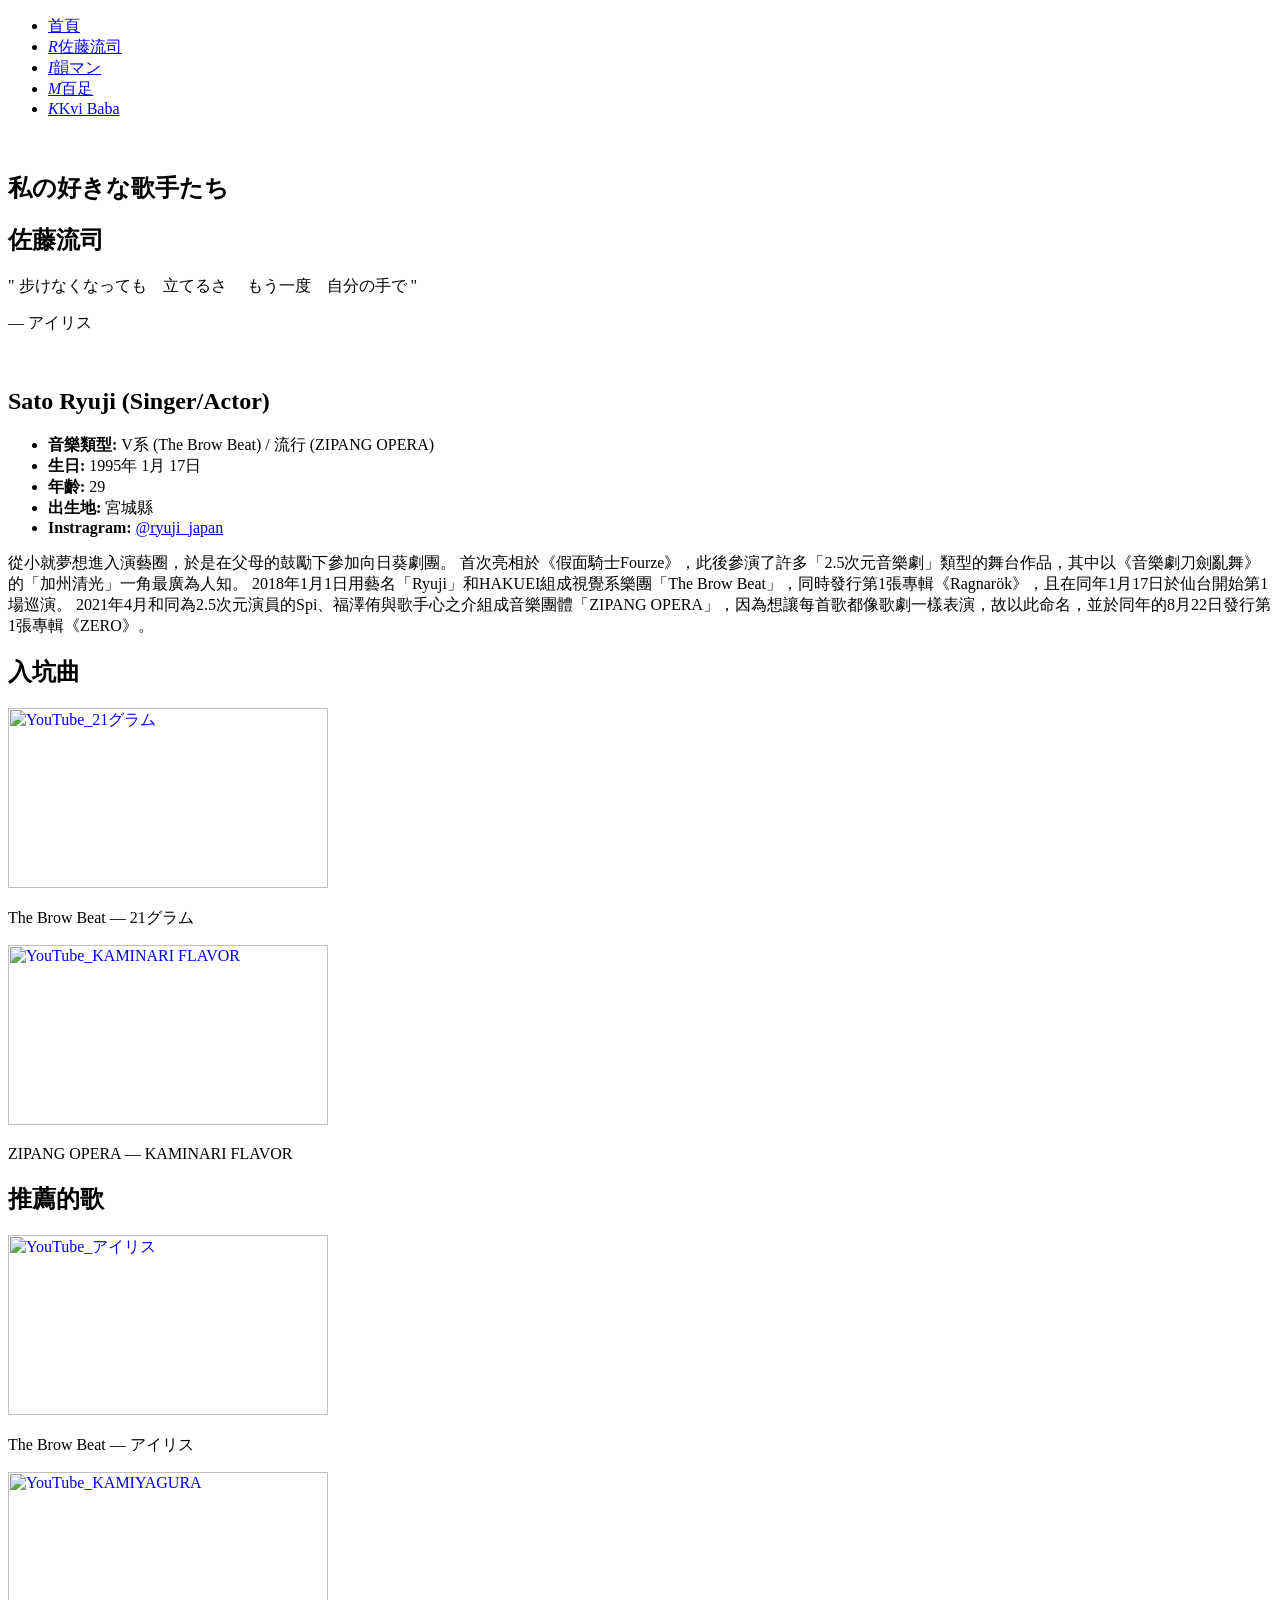
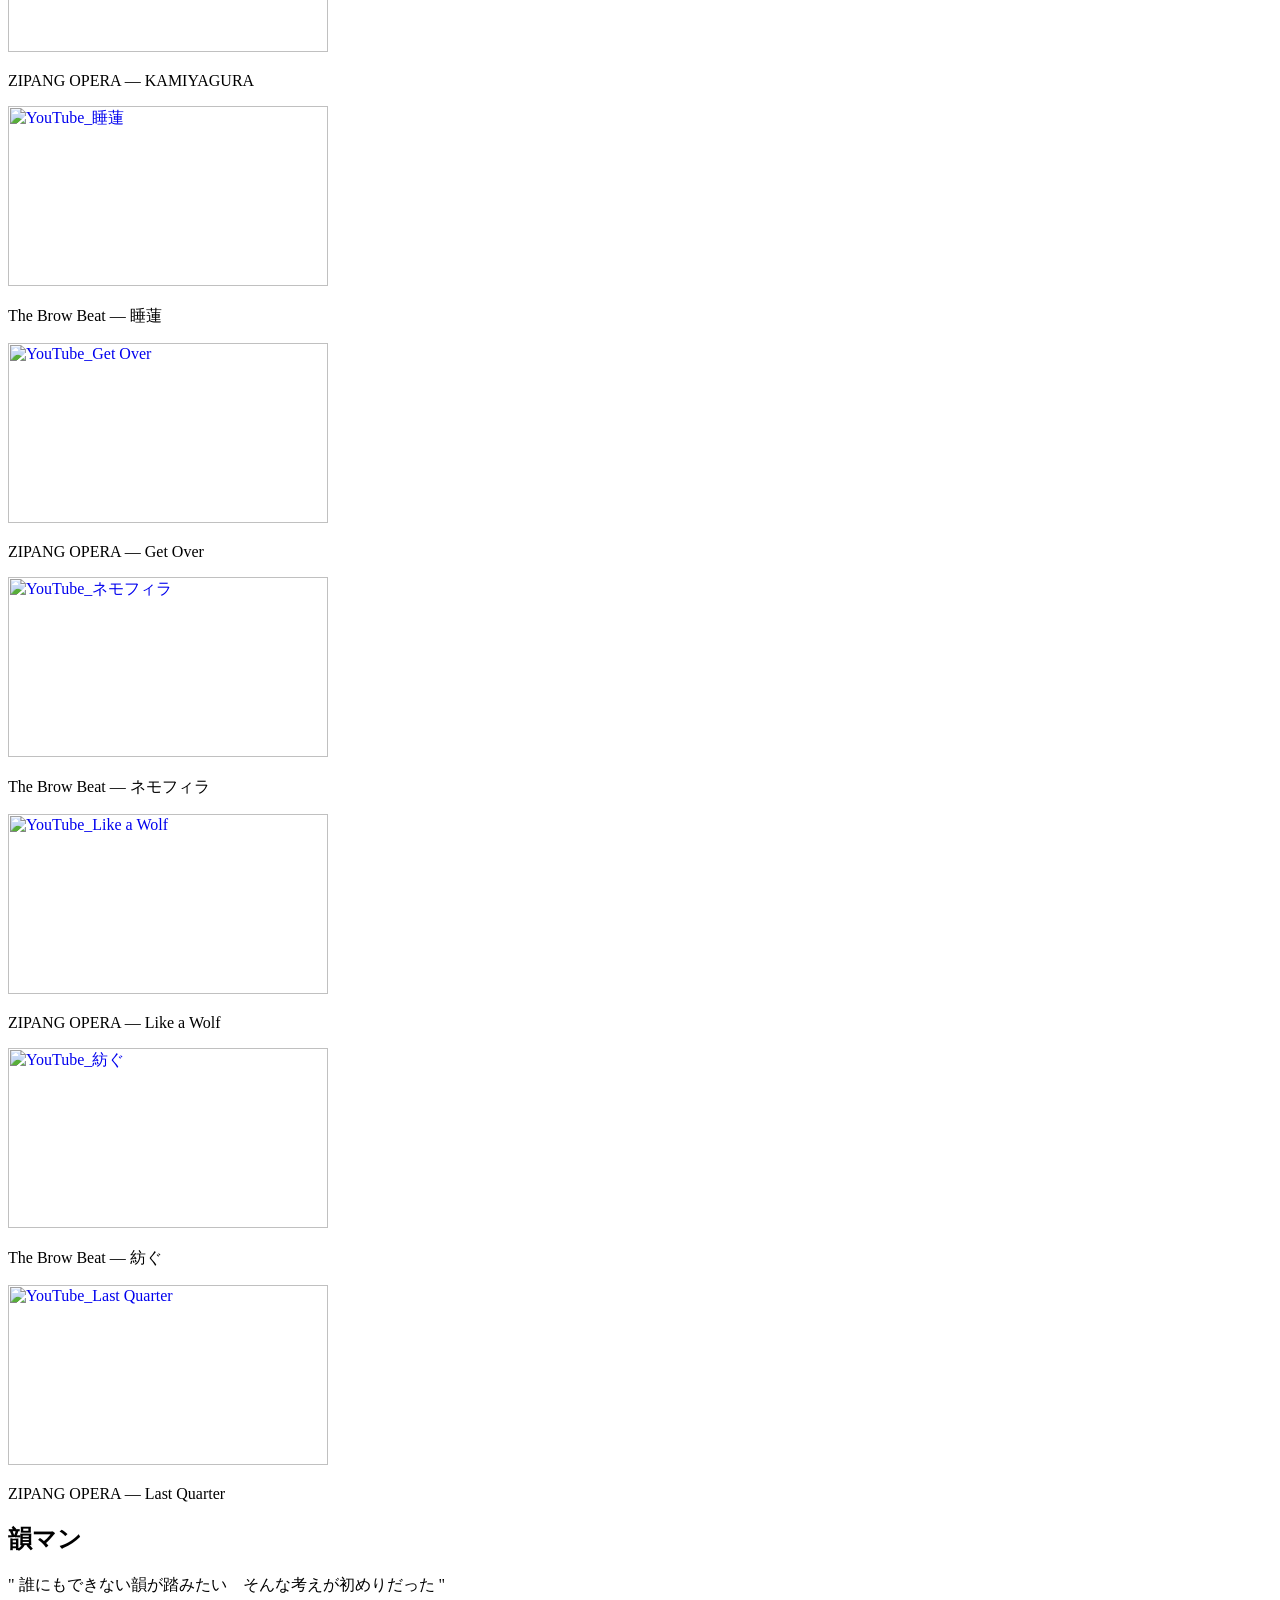
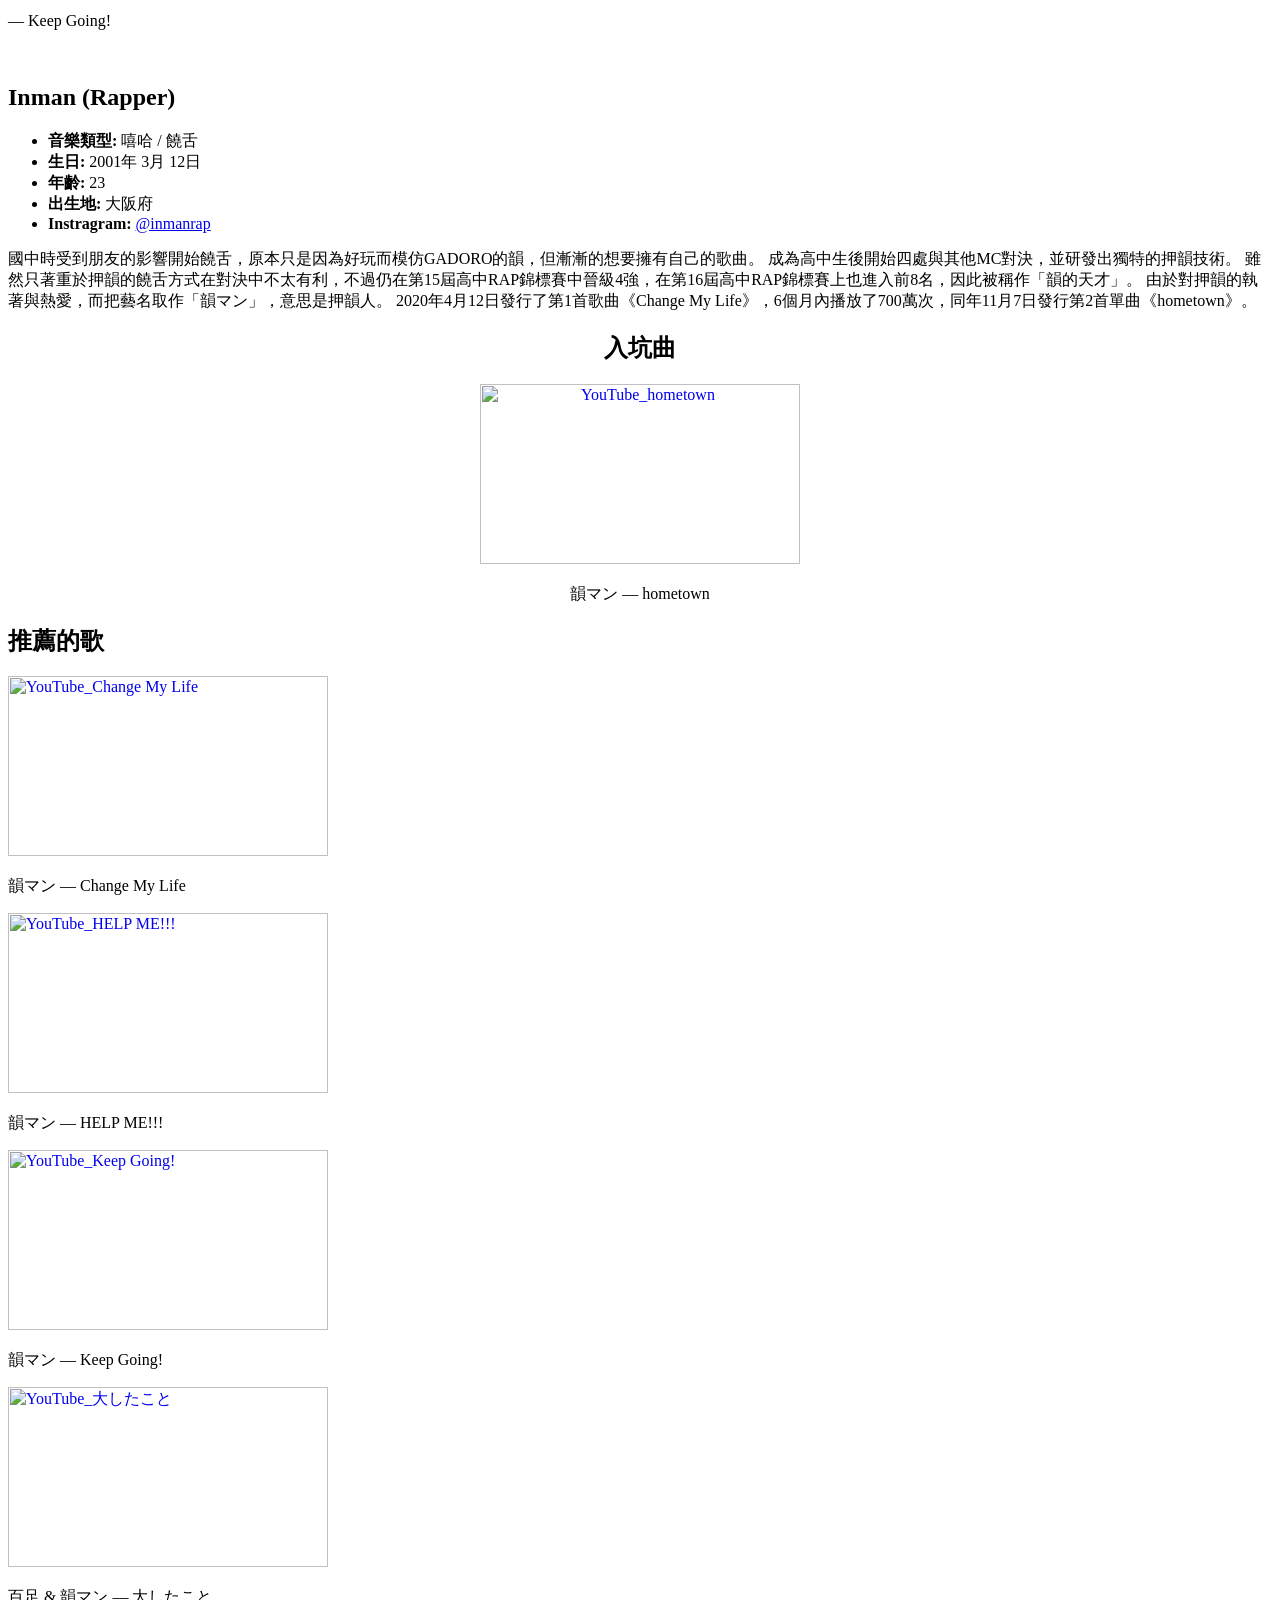
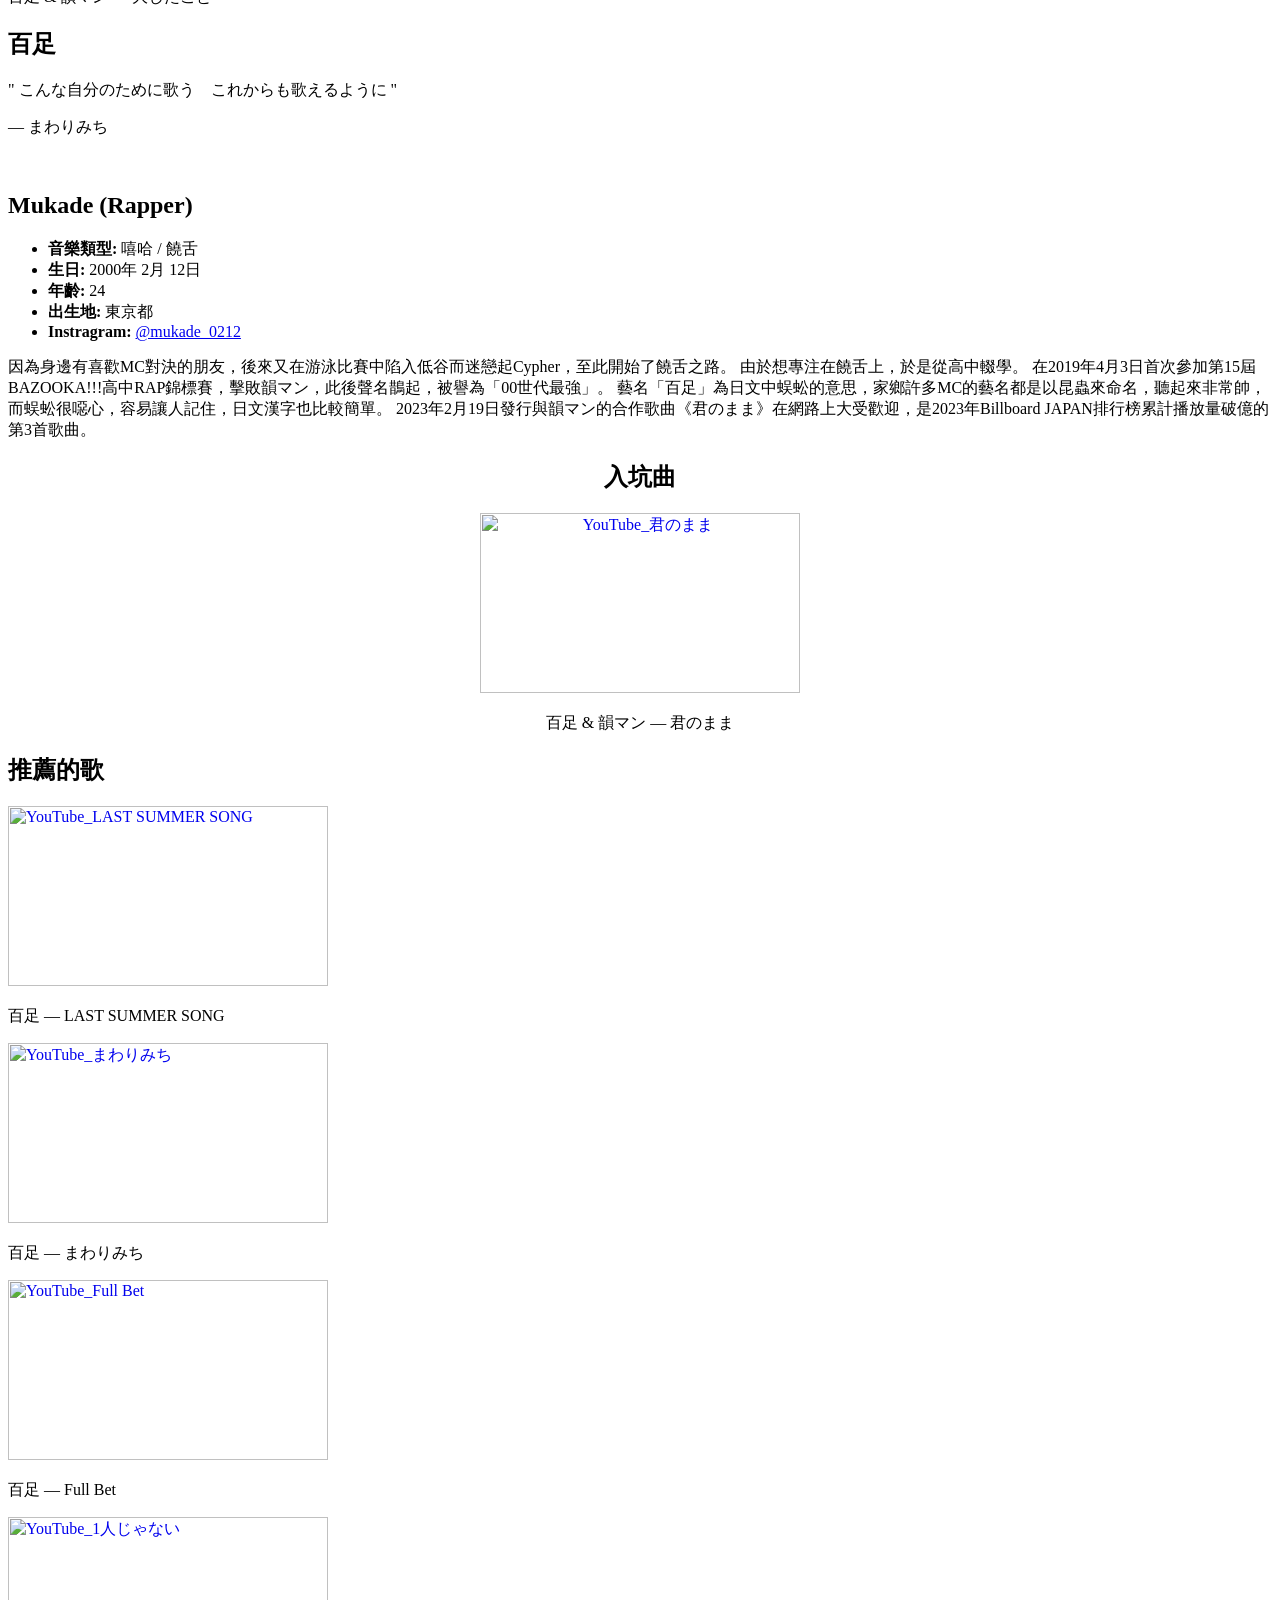
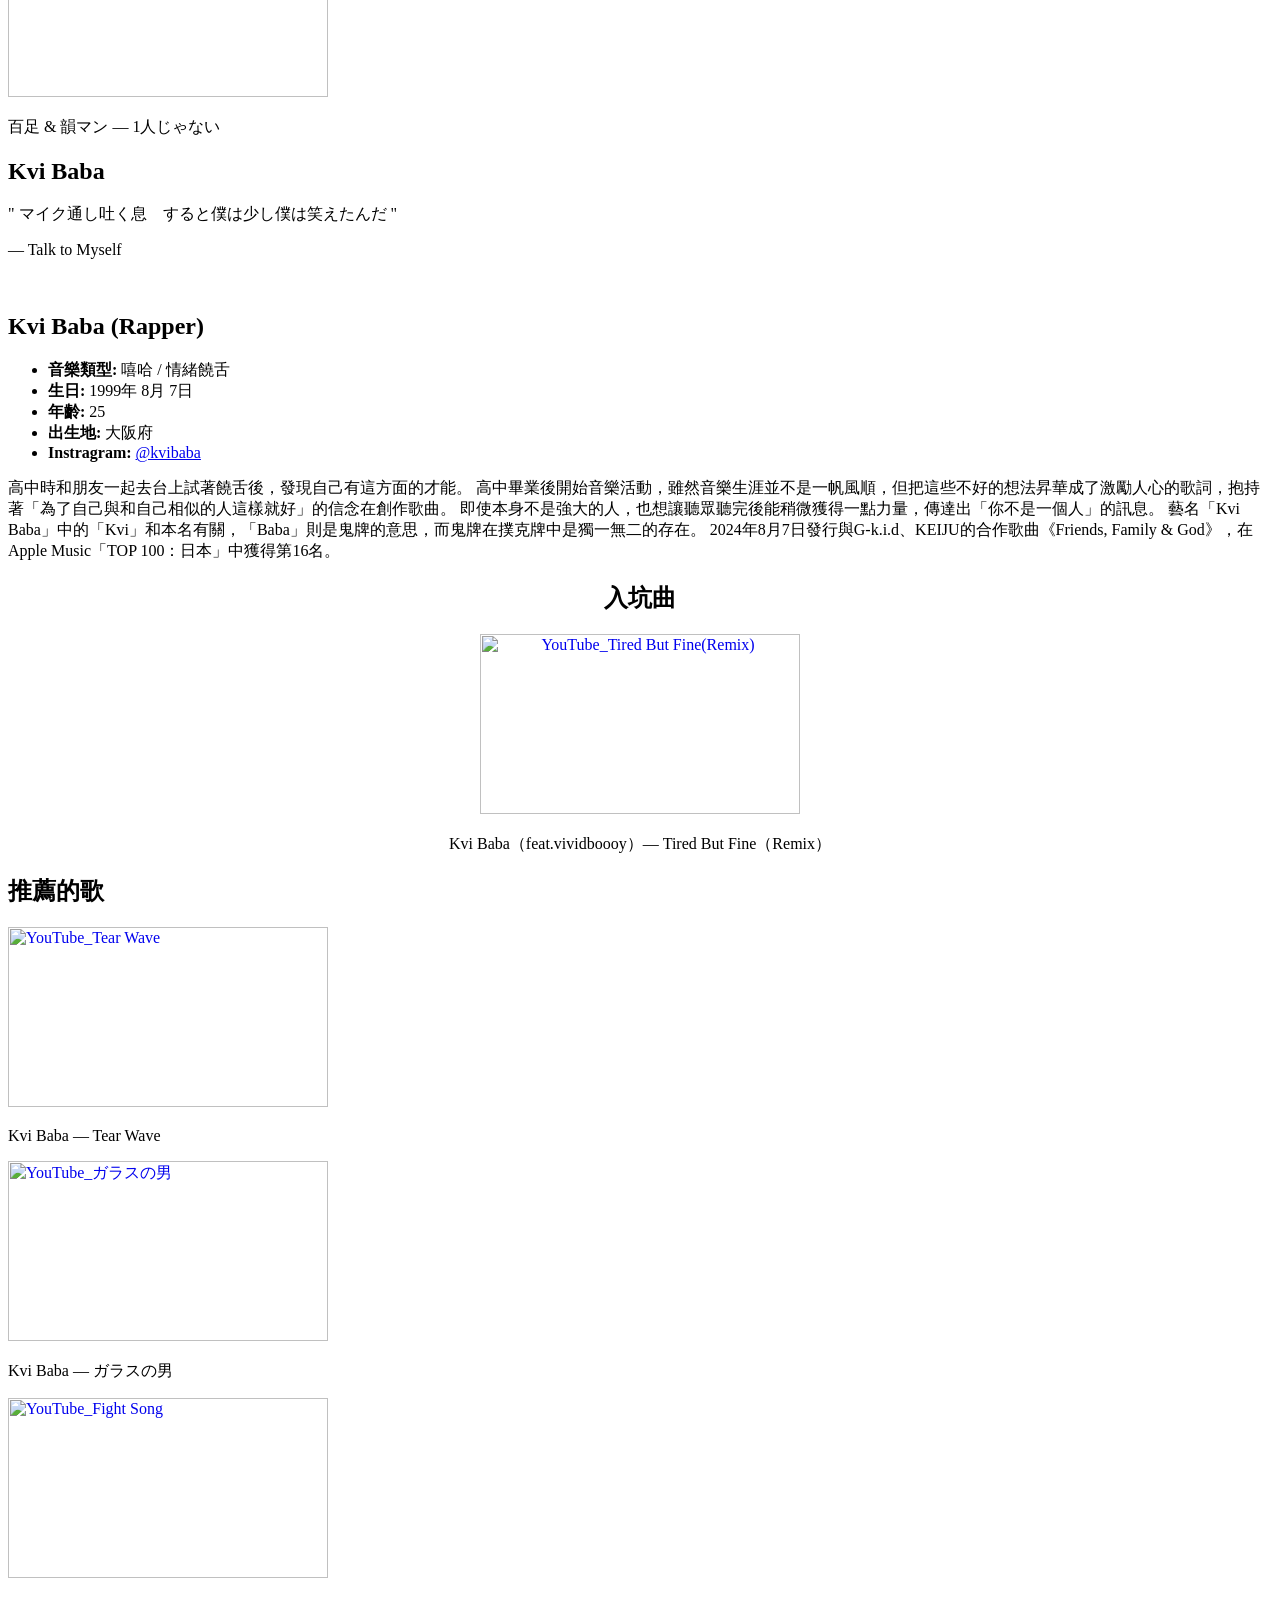
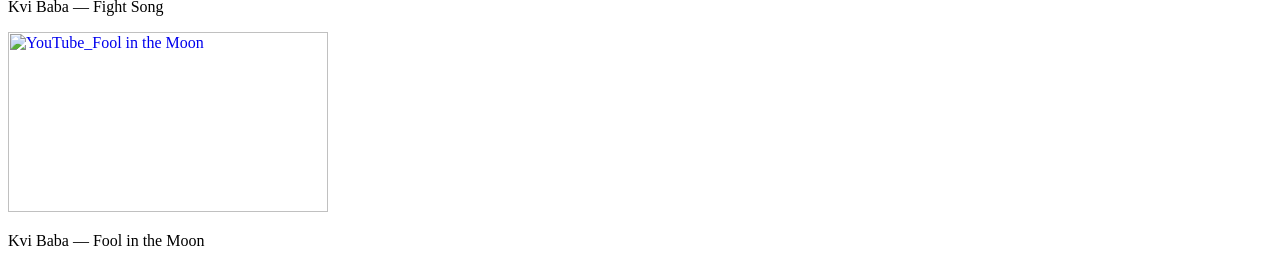
==== kur0/index.html @ 5776b2b0 "Add files via upload" ====
<!DOCTYPE html>
<html lang="zh-TW">

<head>
  <meta charset="utf-8">
  <meta content="width=device-width, initial-scale=1.0" name="viewport">
  <title>私の好きな歌手たち</title>
  <meta content="" name="description">
  <meta content="" name="keywords">

  <!-- Favicons -->
  <link href="assets/img/favicon.png" rel="icon">
  <link href="assets/img/apple-touch-icon.png" rel="apple-touch-icon">

  <!-- Fonts -->
  <link href="https://fonts.googleapis.com" rel="preconnect">
  <link href="https://fonts.gstatic.com" rel="preconnect" crossorigin>
  <link href="https://fonts.googleapis.com/css2?family=Roboto:ital,wght@0,100;0,300;0,400;0,500;0,700;0,900;1,100;1,300;1,400;1,500;1,700;1,900&family=Poppins:ital,wght@0,100;0,200;0,300;0,400;0,500;0,600;0,700;0,800;0,900;1,100;1,200;1,300;1,400;1,500;1,600;1,700;1,800;1,900&family=Raleway:ital,wght@0,100;0,200;0,300;0,400;0,500;0,600;0,700;0,800;0,900;1,100;1,200;1,300;1,400;1,500;1,600;1,700;1,800;1,900&display=swap" rel="stylesheet">

  <!-- Vendor CSS Files -->
  <link href="assets/vendor/bootstrap/css/bootstrap.min.css" rel="stylesheet">
  <link href="assets/vendor/bootstrap-icons/bootstrap-icons.css" rel="stylesheet">
  <link href="assets/vendor/aos/aos.css" rel="stylesheet">
  <link href="assets/vendor/glightbox/css/glightbox.min.css" rel="stylesheet">
  <link href="assets/vendor/swiper/swiper-bundle.min.css" rel="stylesheet">

  <!-- Main CSS File -->
  <link href="assets/css/main.css" rel="stylesheet">

  <!-- =======================================================
  * Template Name: MyResume
  * Template URL: https://bootstrapmade.com/free-html-bootstrap-template-my-resume/
  * Updated: Jun 29 2024 with Bootstrap v5.3.3
  * Author: BootstrapMade.com
  * License: https://bootstrapmade.com/license/
  ======================================================== -->
</head>

<body class="index-page">

  <header id="header" class="header d-flex flex-column justify-content-center">

    <i class="header-toggle d-xl-none bi bi-list"></i>

    <nav id="navmenu" class="navmenu">
      <ul>
        <li><a href="#hero" class="active"><i class="bi bi-house navicon"></i><span>首頁</span></a></li>
        <li><a href="#ryuji"><td align="center" valign="center"><i>R</i></td><span>佐藤流司</span></a></li>
        <li><a href="#inman"><td align="center" valign="center"><i>I</i></td><span>韻マン</span></a></li>
        <li><a href="#mukade"><i>M</i><span>百足</span></a></li>
        <li><a href="#kvibaba"><i>K</i><span>Kvi Baba</span></a></li>
		
      </ul>
    </nav>

  </header>

  <main class="main">

    <!-- Hero Section -->
    <section id="hero" class="hero section light-background">

      <img src="圖片/封面.jpg" alt="">

      <div class="container" data-aos="zoom-out">
        <div class="row justify-content-center">
          <div class="col-lg-9">
            <h2>私の好きな歌手たち</h2>
            <p> <span class="typed" data-typed-items="佐藤流司, 韻マン, 百足, Kvi Baba"></span><span class="typed-cursor typed-cursor--blink" aria-hidden="true"></span></p>
           
          </div>
        </div>
      </div>

    </section><!-- /Hero Section -->

    <!-- About Section -->
    <section id="ryuji" class="about section">

      <!-- Section Title -->
      <div class="container section-title" data-aos="fade-up">
        <h2>佐藤流司</h2>
        <p>" 步けなくなっても　立てるさ　 もう一度　自分の手で "</p>
		<p>— アイリス</p>
      </div><!-- End Section Title -->

      <div class="container" data-aos="fade-up" data-aos-delay="100">

        <div class="row gy-4 justify-content-center">
          <div class="col-lg-4">
            <img src="圖片/ryuji.jpg" class="img-fluid" alt="">
          </div>
          <div class="col-lg-8 content">
		    <h2>Sato Ryuji (Singer/Actor)</h2>

            <div class="row">
              <div class="col-lg-6">
                <ul>
                  <li><i class="bi bi-chevron-right"></i> <strong>音樂類型:</strong> <span>V系 (The Brow Beat) / 流行 (ZIPANG OPERA)</span></li>
				  <li><i class="bi bi-chevron-right"></i> <strong>生日:</strong> <span>1995年 1月 17日</span></li>
				  <li><i class="bi bi-chevron-right"></i> <strong>年齡:</strong> <span>29</span></li>
                  <li><i class="bi bi-chevron-right"></i> <strong>出生地:</strong> <span>宮城縣</span></li>
				  <li><i class="bi bi-chevron-right"></i> <strong>Instragram:</strong> <a href = "https://www.instagram.com/ryuji_japan?utm_source=ig_web_button_share_sheet&igsh=ZDNlZDc0MzIxNw=="><span>@ryuji_japan</span></a></li>
				</ul>
              </div>
            </div>
            <p class="py-3">
              從小就夢想進入演藝圈，於是在父母的鼓勵下參加向日葵劇團。
			  首次亮相於《假面騎士Fourze》，此後參演了許多「2.5次元音樂劇」類型的舞台作品，其中以《音樂劇刀劍亂舞》的「加州清光」一角最廣為人知。
			  2018年1月1日用藝名「Ryuji」和HAKUEI組成視覺系樂團「The Brow Beat」，同時發行第1張專輯《Ragnarök》，且在同年1月17日於仙台開始第1場巡演。
			  2021年4月和同為2.5次元演員的Spi、福澤侑與歌手心之介組成音樂團體「ZIPANG OPERA」，因為想讓每首歌都像歌劇一樣表演，故以此命名，並於同年的8月22日發行第1張專輯《ZERO》。
            </p>
          </div>
        </div>

      </div>

    </section><!-- /About Section -->

    <!-- Stats Section -->
    <section id="stats" class="stats section">
     <div class="container section-title" data-aos="fade-up">
	   <h2>入坑曲</h2>
	   <div class="bob-container"> 
         <div class="bob-row">
	       <div class="bob-2item">
           <a href="https://youtu.be/sO1pQSdpwVs?si=7Y0TeQaxVw7oiFpg"><img src="圖片/21gram.jpg" width="320" height="180" title="YouTube_21グラム"></a>
	       <p>The Brow Beat — 21グラム</p>
		   </div>
		 
		   <div class="bob-2item">
	       <a href="https://youtu.be/9e_Ceg-U6C4?si=V8ypOZevmpSWsGG5"><img src="圖片/kaminari.jpg" width="320" height="180" title="YouTube_KAMINARI FLAVOR"></a>
	       <p>ZIPANG OPERA — KAMINARI FLAVOR</p>
		   </div>
	     </div>
	   </div>
	  </div>
	  
	  <div class="container section-title" data-aos="fade-up">
	   <h2>推薦的歌</h2>
	   <div class="bob-container"> 
         <div class="bob-row">
		   <div class="bob-2item">
           <a href="https://youtu.be/nCiV1ayBx7k?si=s75jqZYDnZ00Hesn"><img src="圖片/airisu.jpg" width="320" height="180" title="YouTube_アイリス"></a>
	       <p>The Brow Beat — アイリス</p>
		   </div>
		 
		   <div class="bob-2item">
	       <a href="https://youtu.be/ZD3iT479gfs?si=RyxMLNI2hpl4SFhw"><img src="圖片/kamiyagura.jpg" width="320" height="180" title="YouTube_KAMIYAGURA"></a>
	       <p>ZIPANG OPERA — KAMIYAGURA</p>
		   </div>
		   
		   <div class="bob-2item">
           <a href="https://youtu.be/8JDPrjOzaaI?si=YvvHBMO-p8wdPbVl"><img src="圖片/surei.jpg" width="320" height="180" title="YouTube_睡蓮"></a>
	       <p>The Brow Beat — 睡蓮</p>
		   </div>
		 
		   <div class="bob-2item">
	       <a href="https://youtu.be/gE6hZQL54f0?si=BCRuEi7pS9Aa1Sy2"><img src="圖片/getover.jpg" width="320" height="180" title="YouTube_Get Over"></a>
	       <p>ZIPANG OPERA — Get Over</p>
		   </div>
		   
		   <div class="bob-2item">
           <a href="https://youtu.be/I8rLOn-BqSk?si=p1I19AJAQFPYNp28"><img src="圖片/nemofila.jpg" width="320" height="180" title="YouTube_ネモフィラ"></a>
	       <p>The Brow Beat — ネモフィラ</p>
		   </div>
		 
		   <div class="bob-2item">
	       <a href="https://youtu.be/be7q35GI2vw?si=Da0YtISl1z94L7ge"><img src="圖片/likeawolf.jpg" width="320" height="180" title="YouTube_Like a Wolf"></a>
	       <p>ZIPANG OPERA — Like a Wolf</p>
		   </div>
		   
		   <div class="bob-2item">
           <a href="https://youtu.be/ftFzmwOzUXI?si=RlT82HJNJ4YwVrCB"><img src="圖片/tsumugu.jpg" width="320" height="180" title="YouTube_紡ぐ"></a>
	       <p>The Brow Beat — 紡ぐ</p>
		   </div>
		 
		   <div class="bob-2item">
	       <a href="https://youtu.be/AZ5bY__LIsg?si=GBHX8ShcPxCiyv6b"><img src="圖片/lastquarter.jpg" width="320" height="180" title="YouTube_Last Quarter"></a>
	       <p>ZIPANG OPERA — Last Quarter</p>
		   </div>
	     </div>
	   </div>
	  </div>
    </section><!-- /Stats Section -->

    <!-- About Section -->
    <section id="inman" class="about section">

      <!-- Section Title -->
      <div class="container section-title" data-aos="fade-up">
        <h2>韻マン</h2>
        <p>" 誰にもできない韻が踏みたい　そんな考えが初めりだった "</p>
		<p>— Keep Going!</p>
      </div><!-- End Section Title -->

      <div class="container" data-aos="fade-up" data-aos-delay="100">

        <div class="row gy-4 justify-content-center">
          <div class="col-lg-4">
            <img src="圖片/inman.jpg" class="img-fluid" alt="">
          </div>
          <div class="col-lg-8 content">
		    <h2>Inman (Rapper)</h2>

            <div class="row">
              <div class="col-lg-6">
                <ul>
                  <li><i class="bi bi-chevron-right"></i> <strong>音樂類型:</strong> <span>嘻哈 / 饒舌</span></li>
				  <li><i class="bi bi-chevron-right"></i> <strong>生日:</strong> <span>2001年 3月 12日</span></li>
				  <li><i class="bi bi-chevron-right"></i> <strong>年齡:</strong> <span>23</span></li>
                  <li><i class="bi bi-chevron-right"></i> <strong>出生地:</strong> <span>大阪府</span></li>
				  <li><i class="bi bi-chevron-right"></i> <strong>Instragram:</strong> <a href = "https://www.instagram.com/inmanrap?utm_source=ig_web_button_share_sheet&igsh=ZDNlZDc0MzIxNw=="><span>@inmanrap</span></a></li>
				</ul>
              </div>
            </div>
            <p class="py-3">
              國中時受到朋友的影響開始饒舌，原本只是因為好玩而模仿GADORO的韻，但漸漸的想要擁有自己的歌曲。
			  成為高中生後開始四處與其他MC對決，並研發出獨特的押韻技術。
			  雖然只著重於押韻的饒舌方式在對決中不太有利，不過仍在第15屆高中RAP錦標賽中晉級4強，在第16屆高中RAP錦標賽上也進入前8名，因此被稱作「韻的天才」。
			  由於對押韻的執著與熱愛，而把藝名取作「韻マン」，意思是押韻人。
			  2020年4月12日發行了第1首歌曲《Change My Life》，6個月內播放了700萬次，同年11月7日發行第2首單曲《hometown》。
            </p>
          </div>
        </div>

      </div>

    </section><!-- /About Section -->

    <!-- Stats Section -->
    <section id="stats" class="stats section">
	 <div class="container section-title" data-aos="fade-up">
	 <center>
	 <h2>入坑曲</h2>
     <a href="https://youtu.be/96ZoBZN_Uwk?si=KApwkvgxAx4HPevF"><img src="圖片/hometown.jpg" width="320" height="180" title="YouTube_hometown"></a>
	 <p>韻マン — hometown</p>
	 </center>
	 </div> 
	 
	 <div class="container section-title" data-aos="fade-up">
	   <h2>推薦的歌</h2>
	   <div class="bob-container"> 
         <div class="bob-row">
		 
	       <div class="bob-2item">
           <a href="https://youtu.be/EoHfIPa1zgA?si=Hy0gsrvQGrA5sqLs"><img src="圖片/changemylife.jpg" width="320" height="180" title="YouTube_Change My Life"></a>
	       <p>韻マン — Change My Life</p>
		   </div>
		 
		   <div class="bob-2item">
	       <a href="https://youtu.be/UUr7FfGddA0?si=DgjNda9ETVnZYmpB"><img src="圖片/helpme.jpg" width="320" height="180" title="YouTube_HELP ME!!!"></a>
	       <p>韻マン — HELP ME!!!</p>
		   </div>
		   
		   <div class="bob-2item">
           <a href="https://youtu.be/3nFinNzFO3k?si=ABDtZcv7a8CR8jGI"><img src="圖片/keepgoing.jpg" width="320" height="180" title="YouTube_Keep Going!"></a>
	       <p>韻マン — Keep Going!</p>
		   </div>
		   
		   <div class="bob-2item">
           <a href="https://youtu.be/ZNoWptdoTFc?si=_gsX0iGMcffJU_T-"><img src="圖片/daishitakoto.jpg" width="320" height="180" title="YouTube_大したこと"></a>
	       <p>百足 & 韻マン — 大したこと</p>
		   </div>
		   
	     </div>
	   </div>
	 </div>
	 
    </section><!-- /Stats Section -->

    <!-- About Section -->
    <section id="mukade" class="about section">

      <!-- Section Title -->
      <div class="container section-title" data-aos="fade-up">
        <h2>百足</h2>
        <p>" こんな自分のために歌う　これからも歌えるように "</p>
		<p>— まわりみち</p>
      </div><!-- End Section Title -->

      <div class="container" data-aos="fade-up" data-aos-delay="100">

        <div class="row gy-4 justify-content-center">
          <div class="col-lg-4">
            <img src="圖片/mukade.jpg" class="img-fluid" alt="">
          </div>
          <div class="col-lg-8 content">
		    <h2>Mukade (Rapper)</h2>

            <div class="row">
              <div class="col-lg-6">
                <ul>
                  <li><i class="bi bi-chevron-right"></i> <strong>音樂類型:</strong> <span>嘻哈 / 饒舌</span></li>
				  <li><i class="bi bi-chevron-right"></i> <strong>生日:</strong> <span>2000年 2月 12日</span></li>
				  <li><i class="bi bi-chevron-right"></i> <strong>年齡:</strong> <span>24</span></li>
                  <li><i class="bi bi-chevron-right"></i> <strong>出生地:</strong> <span>東京都</span></li>
				  <li><i class="bi bi-chevron-right"></i> <strong>Instragram:</strong> <a href = "https://www.instagram.com/mukade_0212?utm_source=ig_web_button_share_sheet&igsh=ZDNlZDc0MzIxNw==https://www.instagram.com/inmanrap?utm_source=ig_web_button_share_sheet&igsh=ZDNlZDc0MzIxNw=="><span>@mukade_0212</span></a></li>
				</ul>
              </div>
            </div>
            <p class="py-3">
              因為身邊有喜歡MC對決的朋友，後來又在游泳比賽中陷入低谷而迷戀起Cypher，至此開始了饒舌之路。
			  由於想專注在饒舌上，於是從高中輟學。
			  在2019年4月3日首次參加第15屆BAZOOKA!!!高中RAP錦標賽，擊敗韻マン，此後聲名鵲起，被譽為「00世代最強」。
			  藝名「百足」為日文中蜈蚣的意思，家鄉許多MC的藝名都是以昆蟲來命名，聽起來非常帥，而蜈蚣很噁心，容易讓人記住，日文漢字也比較簡單。
			  2023年2月19日發行與韻マン的合作歌曲《君のまま》在網路上大受歡迎，是2023年Billboard JAPAN排行榜累計播放量破億的第3首歌曲。
            </p>
          </div>
        </div>

      </div>

    </section><!-- /About Section -->

    <!-- Stats Section -->
    <section id="stats" class="stats section">
	 <div class="container section-title" data-aos="fade-up">
	 <center>
	 <h2>入坑曲</h2>
     <a href="https://youtu.be/u7rBhwaMGwM?si=lxyK_C8QKG5XFFkV"><img src="圖片/kiminomama.jpg" width="320" height="180" title="YouTube_君のまま"></a>
	 <p>百足 & 韻マン — 君のまま</p>
	 </center>
	 </div> 
	 
	 <div class="container section-title" data-aos="fade-up">
	   <h2>推薦的歌</h2>
	   <div class="bob-container"> 
         <div class="bob-row">
		   <div class="bob-2item">
           <a href="https://youtu.be/hlyLetHuzAY?si=O9XpMRc7X3aVYV1G"><img src="圖片/last.jpg" width="320" height="180" title="YouTube_LAST SUMMER SONG"></a>
	       <p>百足 — LAST SUMMER SONG</p>
		   </div>
		 
		   <div class="bob-2item">
	       <a href="https://youtu.be/WajerW73iiw?si=PlPhkt6na1Dn0ZmL"><img src="圖片/mawarimichi.jpg" width="320" height="180" title="YouTube_まわりみち"></a>
	       <p>百足 — まわりみち</p>
		   </div>
		   
		   <div class="bob-2item">
	       <a href="https://youtu.be/js3cIvaFJmM?si=fzO-dmZsCTuOTARh"><img src="圖片/fullbet.jpg" width="320" height="180" title="YouTube_Full Bet"></a>
	       <p>百足 — Full Bet</p>
		   </div>
		   
		   <div class="bob-2item">
	       <a href="https://youtu.be/bEVP_YpSpls?si=k-AVNVnEOzC3Jgx0"><img src="圖片/hitorijyanai.jpg" width="320" height="180" title="YouTube_1人じゃない"></a>
	       <p>百足 & 韻マン — 1人じゃない</p>
		   </div>
	     </div>
	   </div>
	  </div>
	 
    </section><!-- /Stats Section -->

    <!-- About Section -->
    <section id="kvibaba" class="about section">

      <!-- Section Title -->
      <div class="container section-title" data-aos="fade-up">
        <h2>Kvi Baba</h2>
        <p>" マイク通し吐く息　すると僕は少し僕は笑えたんだ "</p>
		<p>— Talk to Myself</p>
      </div><!-- End Section Title -->

      <div class="container" data-aos="fade-up" data-aos-delay="100">

        <div class="row gy-4 justify-content-center">
          <div class="col-lg-4">
            <img src="圖片/kvibaba.jpg" class="img-fluid" alt="">
          </div>
          <div class="col-lg-8 content">
		    <h2>Kvi Baba (Rapper)</h2>

            <div class="row">
              <div class="col-lg-6">
                <ul>
                  <li><i class="bi bi-chevron-right"></i> <strong>音樂類型:</strong> <span>嘻哈 / 情緒饒舌</span></li>
				  <li><i class="bi bi-chevron-right"></i> <strong>生日:</strong> <span>1999年 8月 7日</span></li>
				  <li><i class="bi bi-chevron-right"></i> <strong>年齡:</strong> <span>25</span></li>
                  <li><i class="bi bi-chevron-right"></i> <strong>出生地:</strong> <span>大阪府</span></li>
				  <li><i class="bi bi-chevron-right"></i> <strong>Instragram:</strong> <a href = "https://www.instagram.com/kvibaba?utm_source=ig_web_button_share_sheet&igsh=ZDNlZDc0MzIxNw=="><span>@kvibaba</span></a></li>
				</ul>
              </div>
            </div>
            <p class="py-3">
              高中時和朋友一起去台上試著饒舌後，發現自己有這方面的才能。
			  高中畢業後開始音樂活動，雖然音樂生涯並不是一帆風順，但把這些不好的想法昇華成了激勵人心的歌詞，抱持著「為了自己與和自己相似的人這樣就好」的信念在創作歌曲。
			  即使本身不是強大的人，也想讓聽眾聽完後能稍微獲得一點力量，傳達出「你不是一個人」的訊息。
			  藝名「Kvi Baba」中的「Kvi」和本名有關，「Baba」則是鬼牌的意思，而鬼牌在撲克牌中是獨一無二的存在。
			  2024年8月7日發行與G-k.i.d、KEIJU的合作歌曲《Friends, Family & God》，在Apple Music「TOP 100：日本」中獲得第16名。
            </p>
          </div>
        </div>

      </div>

    </section><!-- /About Section -->

    <!-- Stats Section -->
    <section id="stats" class="stats section">
	 <div class="container section-title" data-aos="fade-up">
	 <center>
	 <h2>入坑曲</h2>
     <a href="https://youtu.be/n3M27XKT3qs?si=SwQcXHKSEwX6kxsj"><img src="圖片/tiredbutfine.jpg" width="320" height="180" title="YouTube_Tired But Fine(Remix)"></a>
	 <p>Kvi Baba（feat.vividboooy）— Tired But Fine（Remix）</p>
	 </center>
	 </div> 
	 
	 <div class="container section-title" data-aos="fade-up">
	   <h2>推薦的歌</h2>
	   <div class="bob-container"> 
         <div class="bob-row">
	       <div class="bob-2item">
           <a href="https://youtu.be/zY4fTq2X7nQ?si=0zaW0mDqADYKsrZV"><img src="圖片/tearwave.jpg" width="320" height="180" title="YouTube_Tear Wave"></a>
	       <p>Kvi Baba — Tear Wave</p>
		   </div>
		 
		   <div class="bob-2item">
	       <a href="https://youtu.be/CMWTRjvxzC8?si=YOxy-_pvBQqXOpul"><img src="圖片/garasunootoko.jpg" width="320" height="180" title="YouTube_ガラスの男"></a>
	       <p>Kvi Baba — ガラスの男</p>
		   </div>
		   
		   <div class="bob-2item">
           <a href="https://youtu.be/CkTPFUVExv8?si=bAKpbIj7f8WdbMWL"><img src="圖片/fightsong.jpg" width="320" height="180" title="YouTube_Fight Song"></a>
	       <p>Kvi Baba — Fight Song</p>
		   </div>
		 
		   <div class="bob-2item">
	       <a href="https://youtu.be/xBVEyaLyf68?si=mMsEigJxslAMtbuf"><img src="圖片/foolinthemoon.jpg" width="320" height="180" title="YouTube_Fool in the Moon"></a>
	       <p>Kvi Baba — Fool in the Moon</p>
		   </div>
	     </div>
	   </div>
	  </div>
	 
    </section><!-- /Stats Section -->

  </main>

 

  <!-- Scroll Top -->
  <a href="#" id="scroll-top" class="scroll-top d-flex align-items-center justify-content-center"><i class="bi bi-arrow-up-short"></i></a>

  <!-- Preloader -->
  <div id="preloader"></div>

  <!-- Vendor JS Files -->
  <script src="assets/vendor/bootstrap/js/bootstrap.bundle.min.js"></script>
  <script src="assets/vendor/php-email-form/validate.js"></script>
  <script src="assets/vendor/aos/aos.js"></script>
  <script src="assets/vendor/typed.js/typed.umd.js"></script>
  <script src="assets/vendor/purecounter/purecounter_vanilla.js"></script>
  <script src="assets/vendor/waypoints/noframework.waypoints.js"></script>
  <script src="assets/vendor/glightbox/js/glightbox.min.js"></script>
  <script src="assets/vendor/imagesloaded/imagesloaded.pkgd.min.js"></script>
  <script src="assets/vendor/isotope-layout/isotope.pkgd.min.js"></script>
  <script src="assets/vendor/swiper/swiper-bundle.min.js"></script>

  <!-- Main JS File -->
  <script src="assets/js/main.js"></script>

</body>

</html>
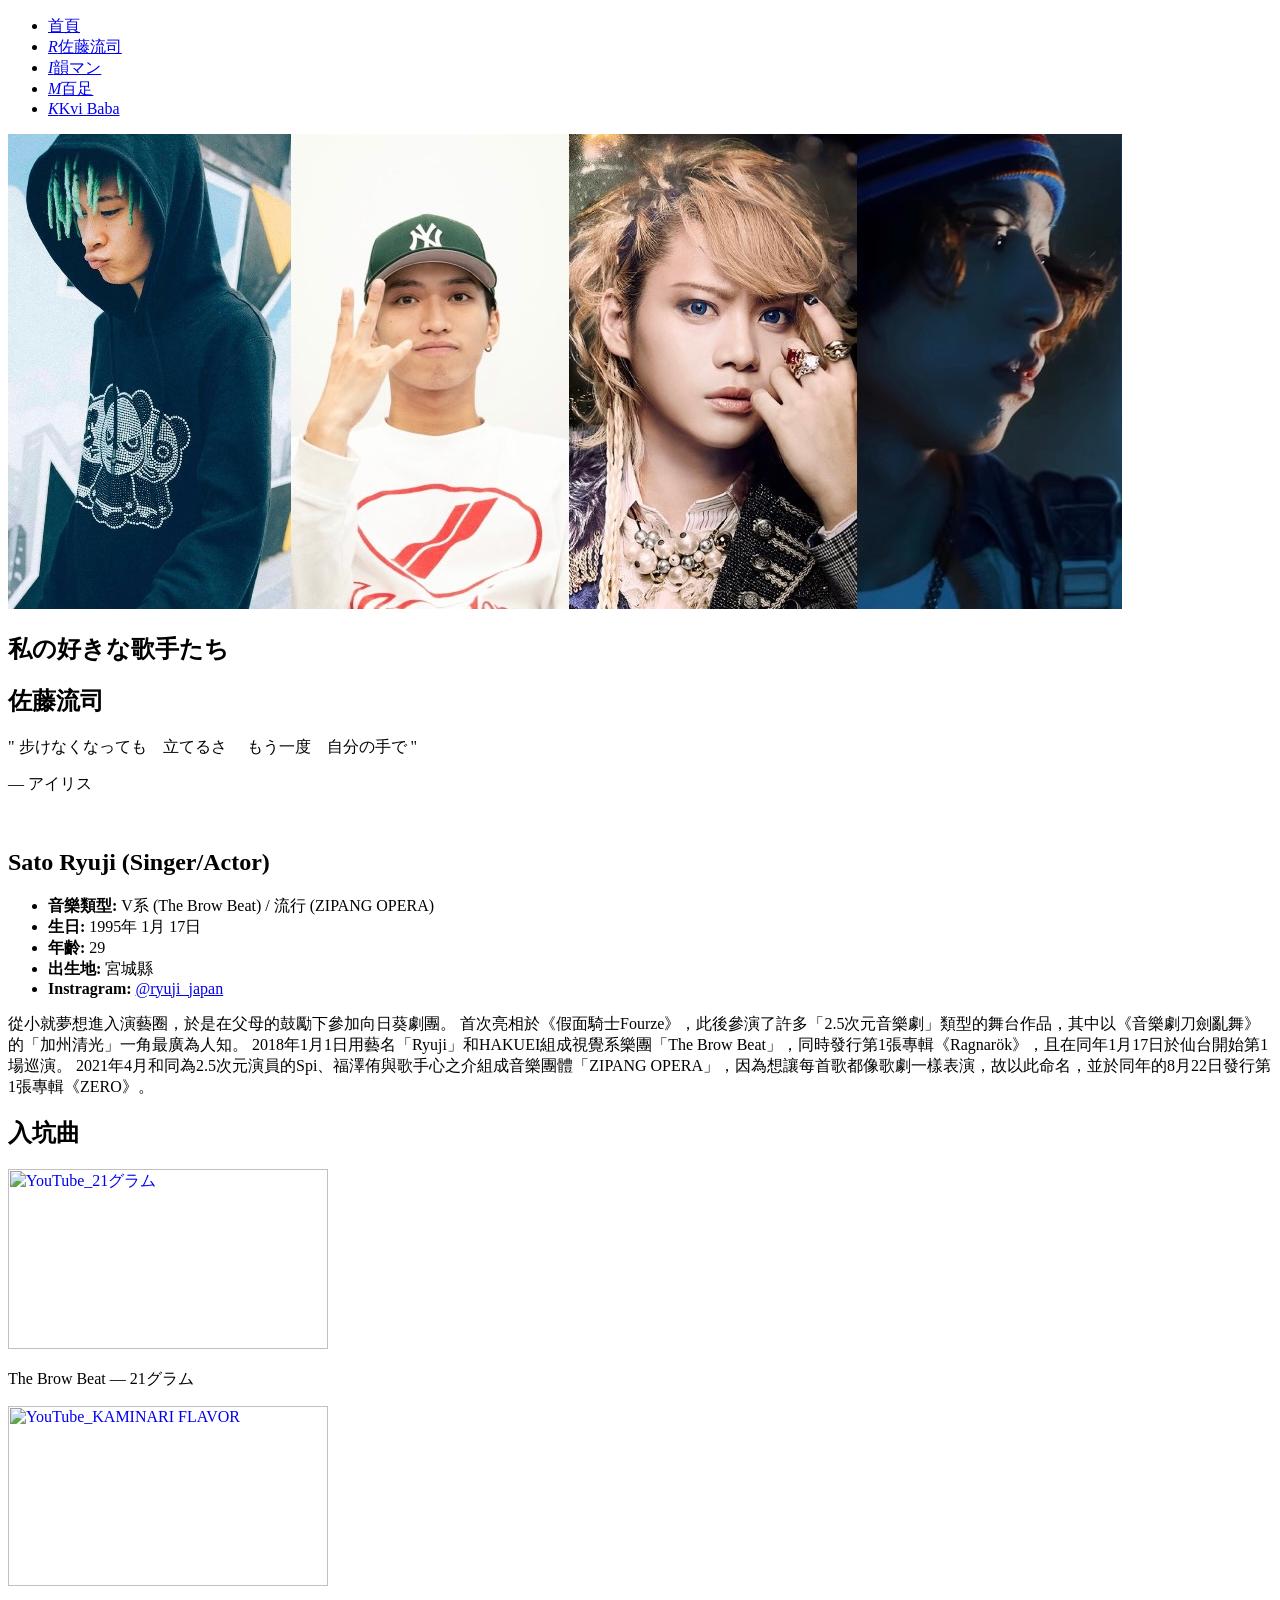
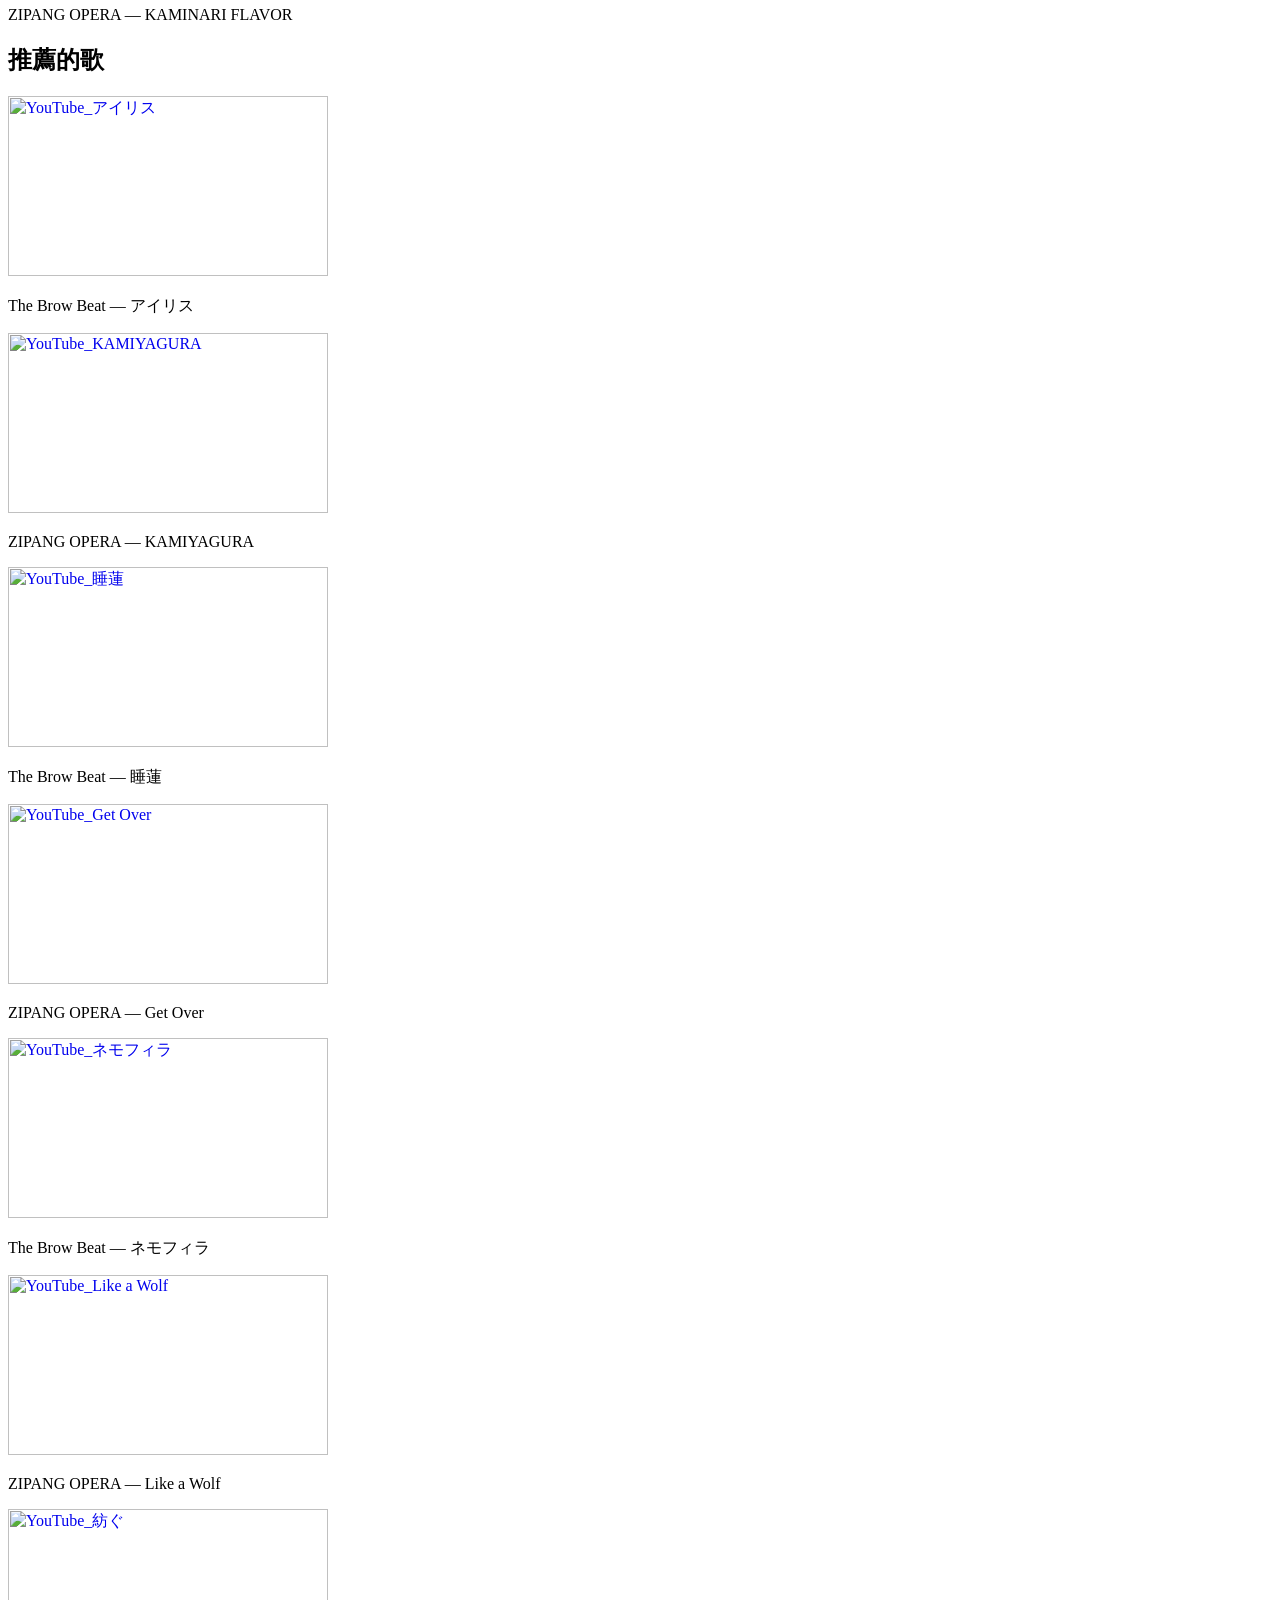
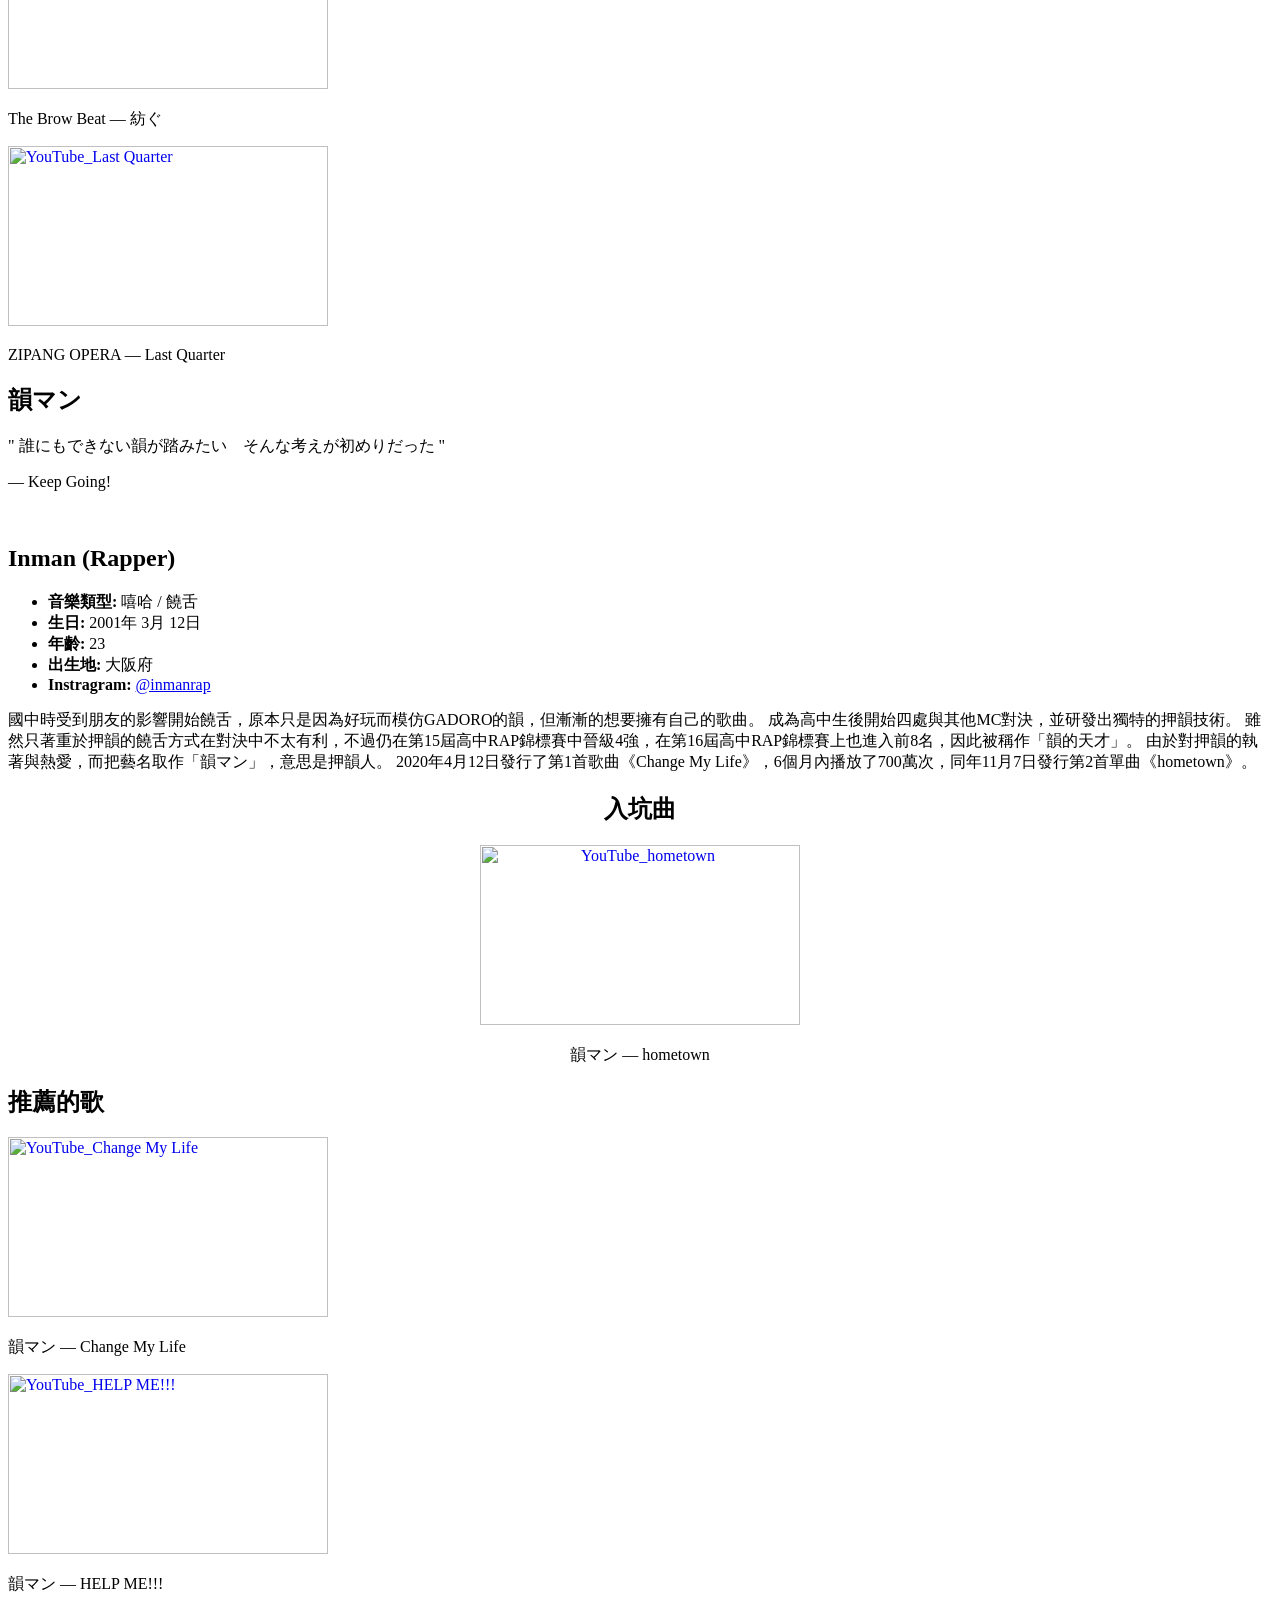
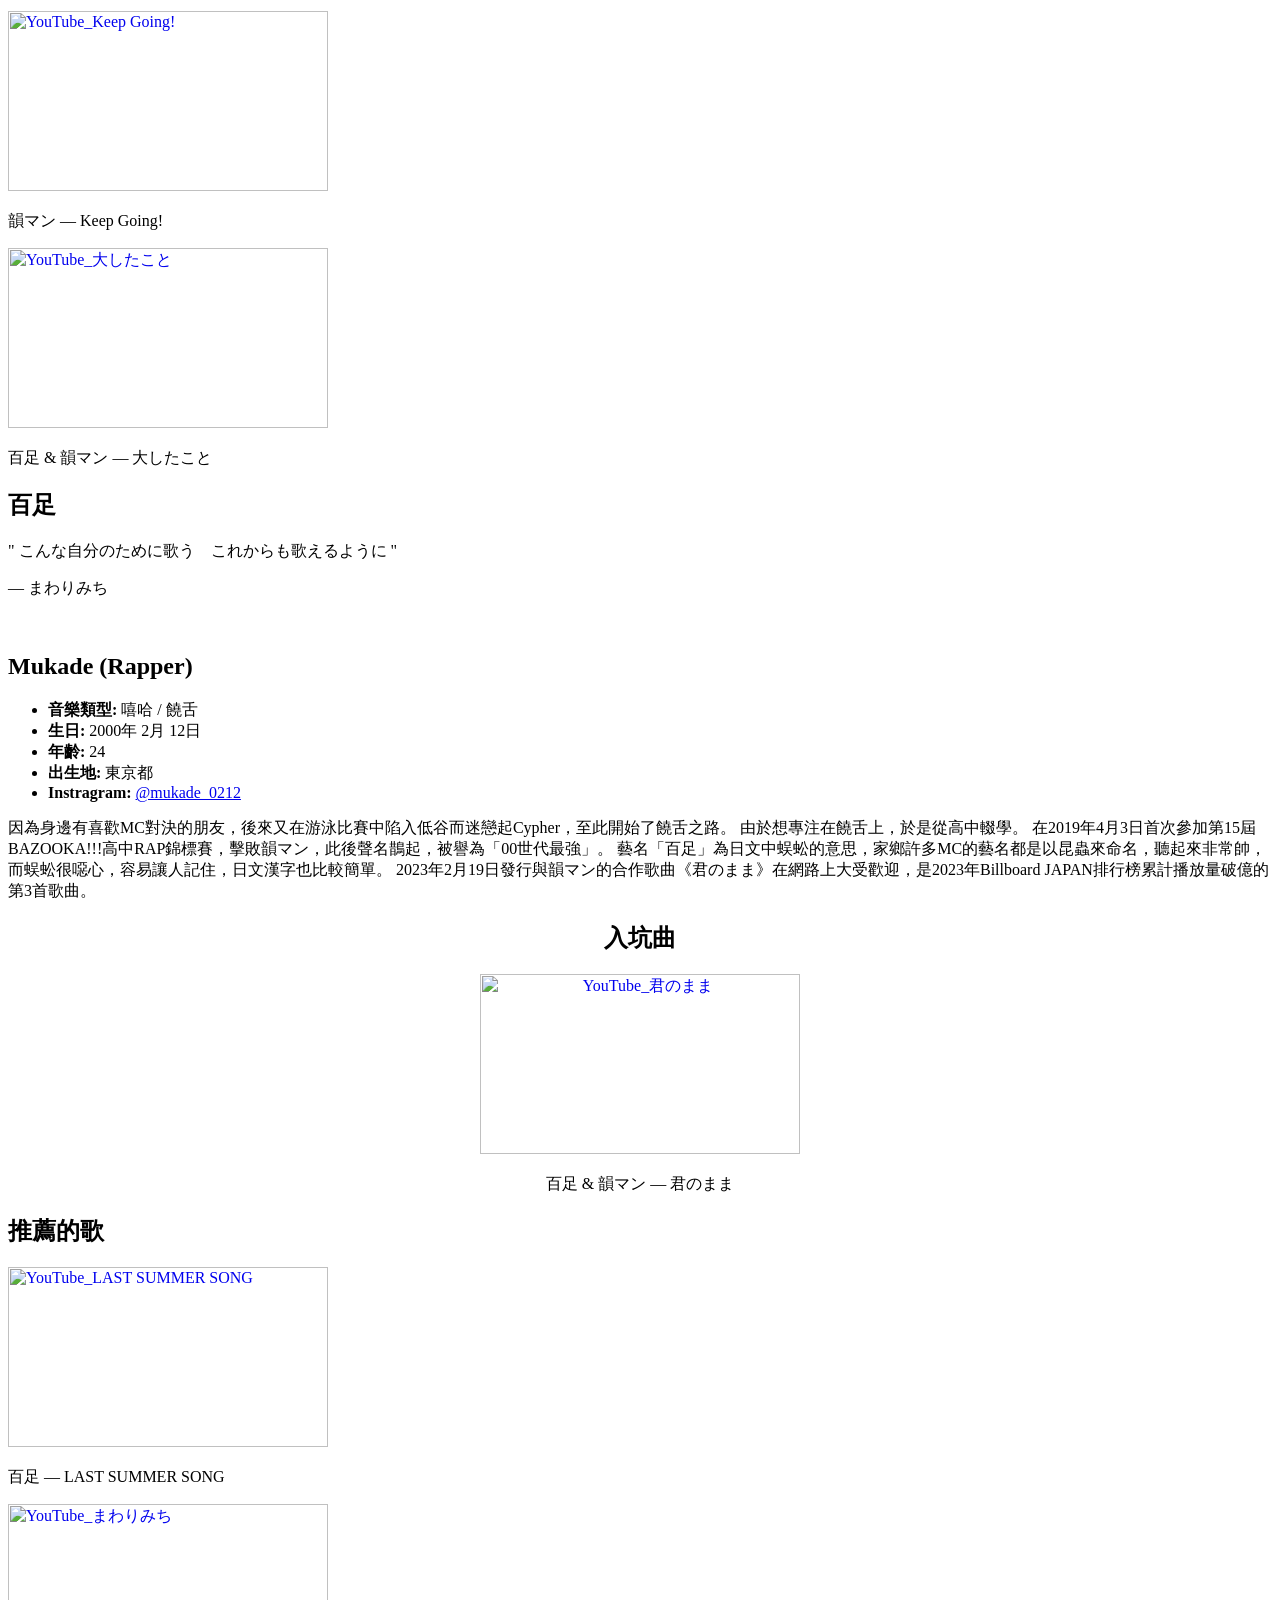
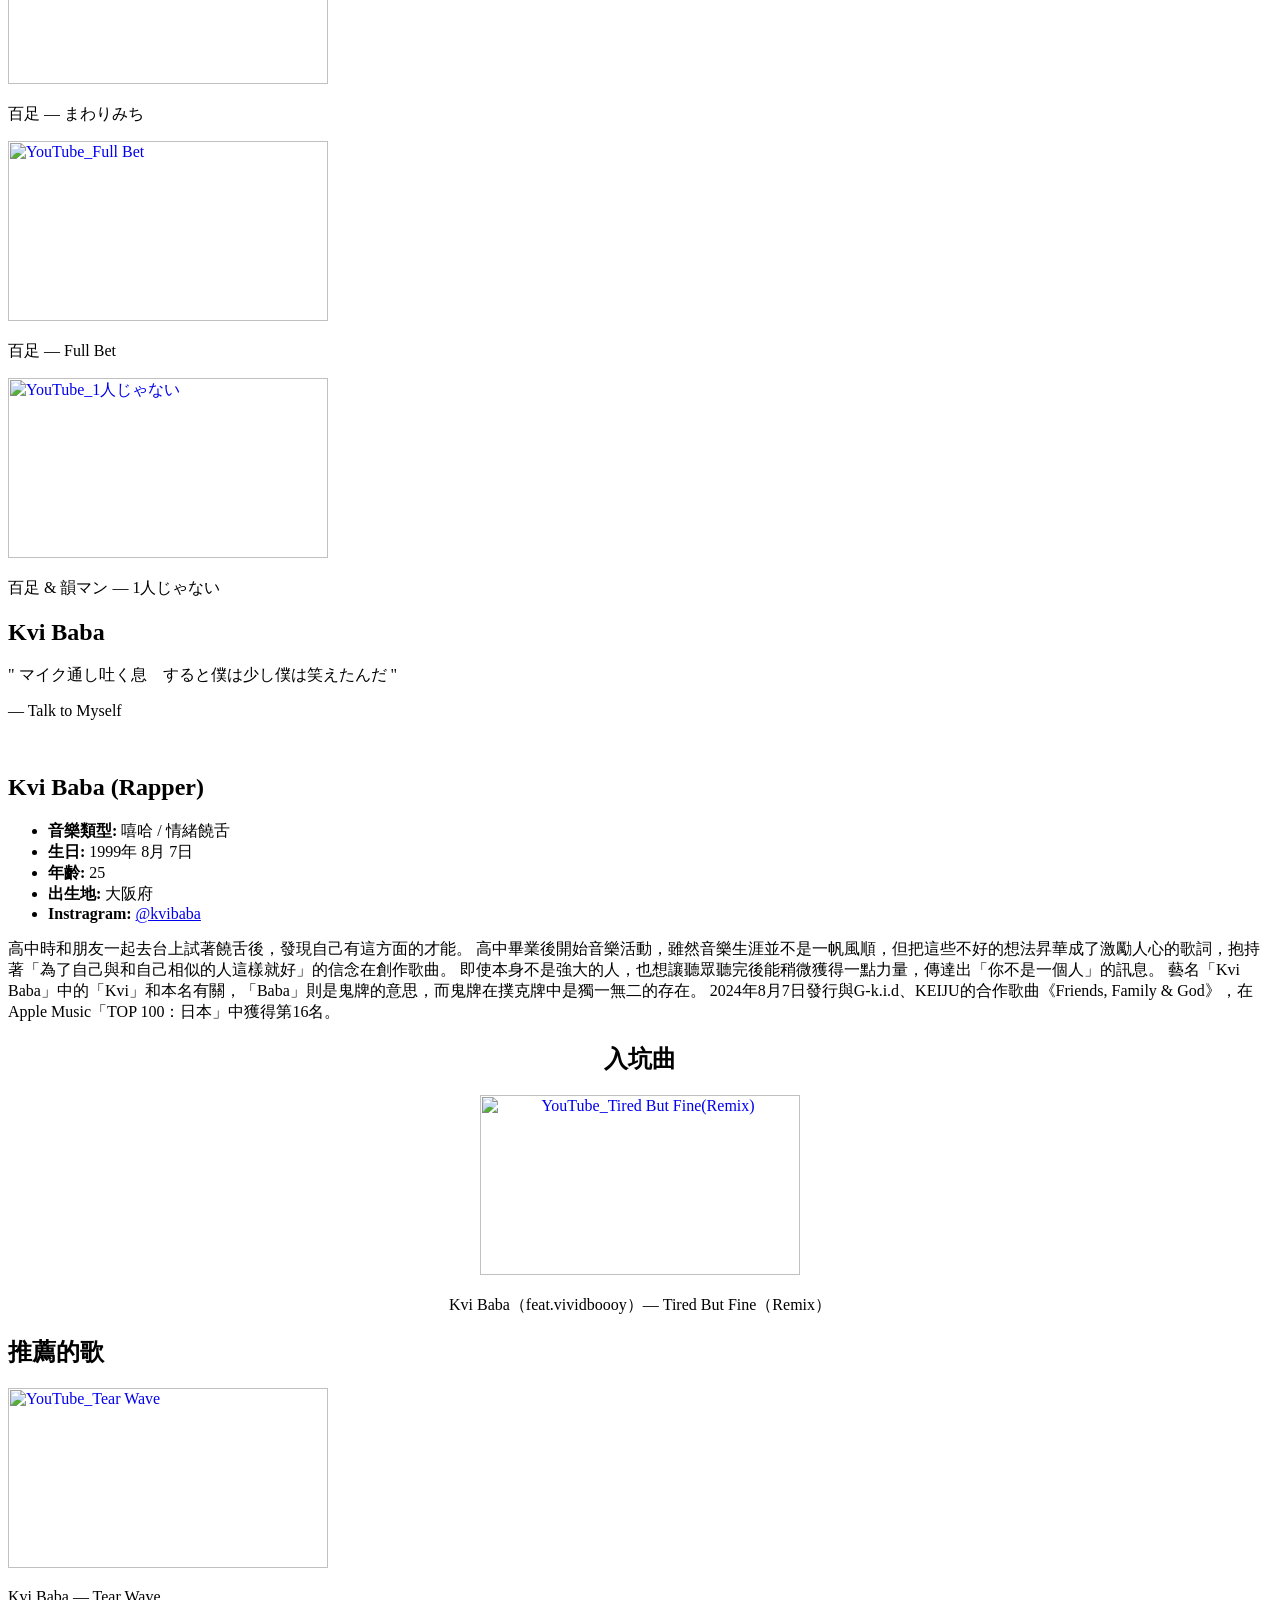
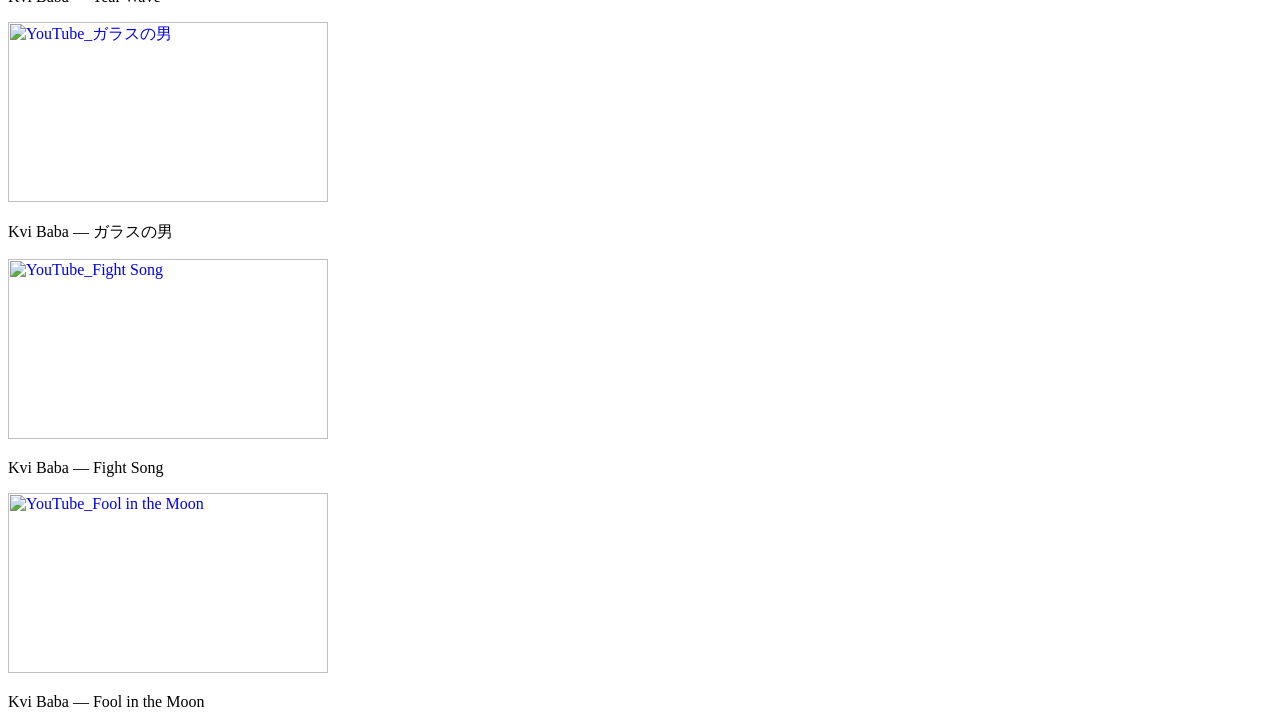
==== commit 1c2b24de: "Update index.html" ====
--- a/kur0/index.html
+++ b/kur0/index.html
@@ -60,7 +60,7 @@
     <!-- Hero Section -->
     <section id="hero" class="hero section light-background">
 
-      <img src="圖片/封面.jpg" alt="">
+      <img src="封面.jpg" alt="">
 
       <div class="container" data-aos="zoom-out">
         <div class="row justify-content-center">
@@ -462,4 +462,4 @@
 
 </body>
 
-</html>+</html>
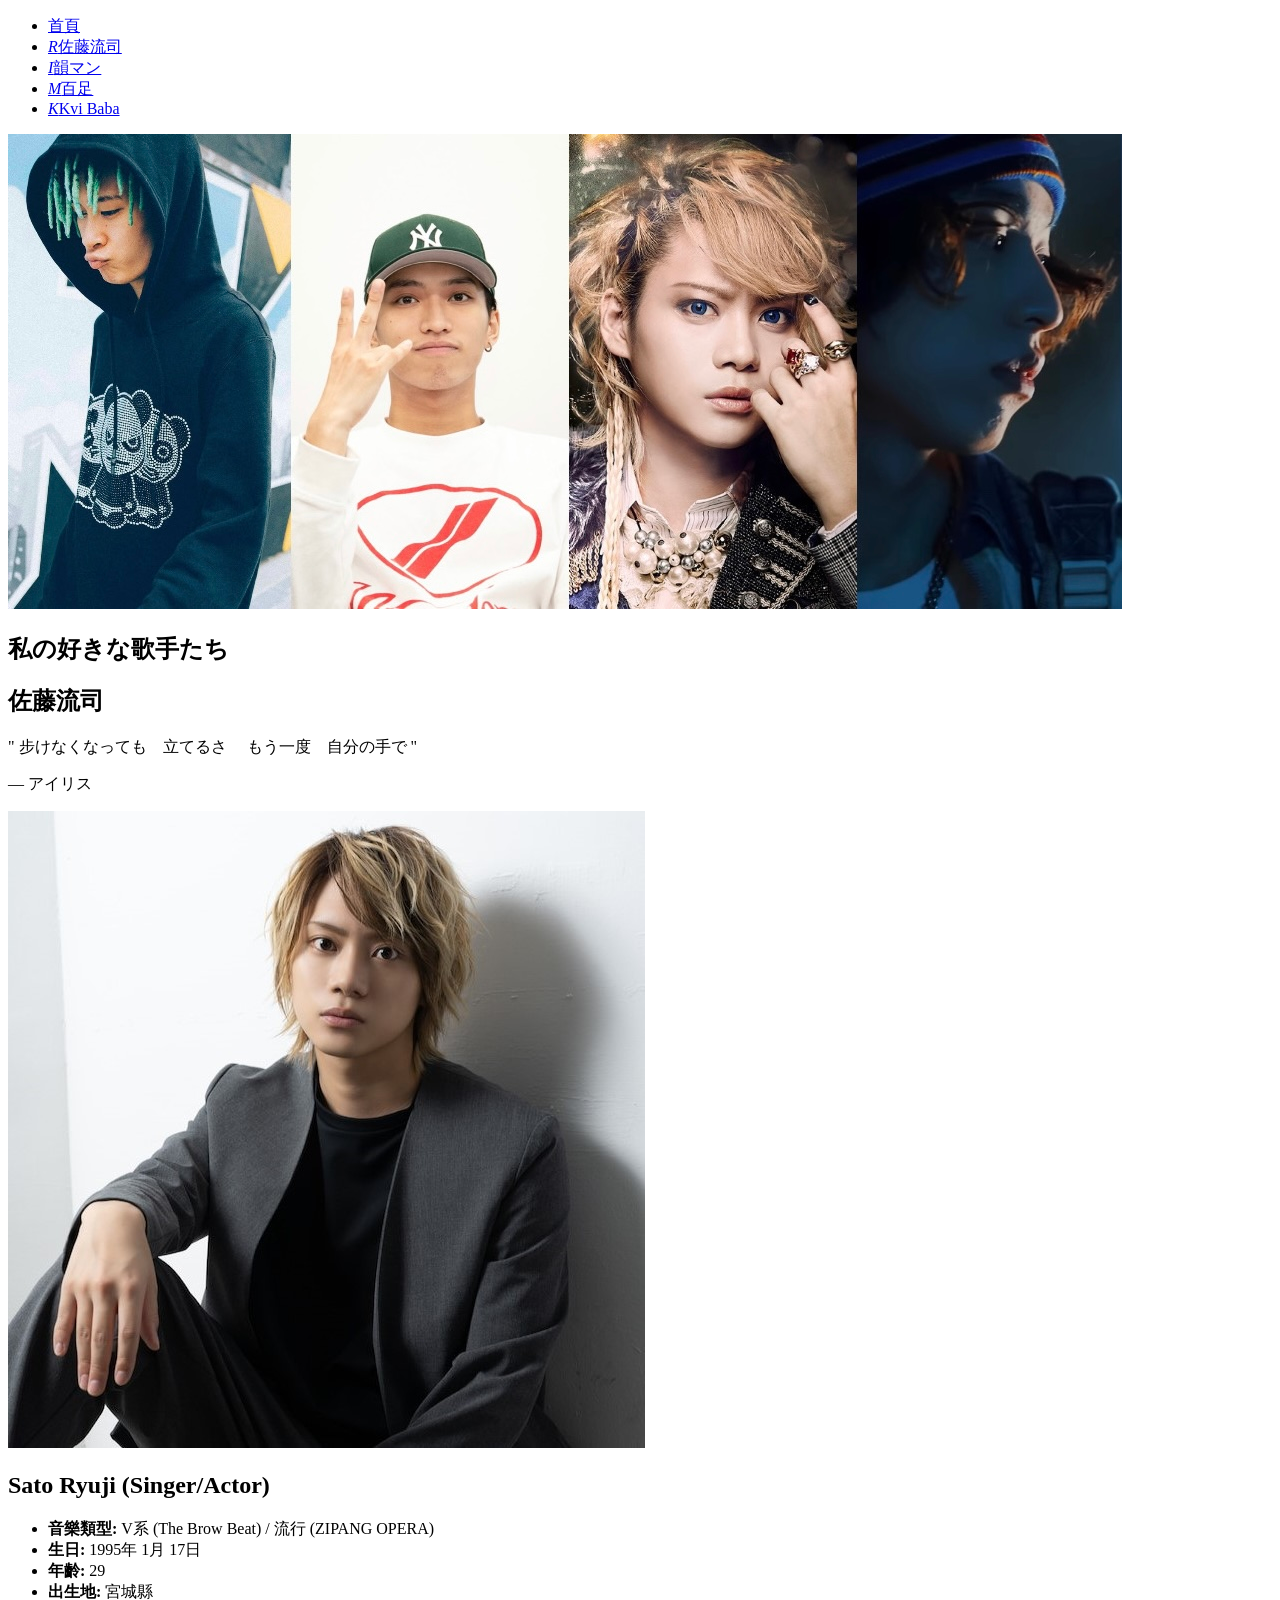
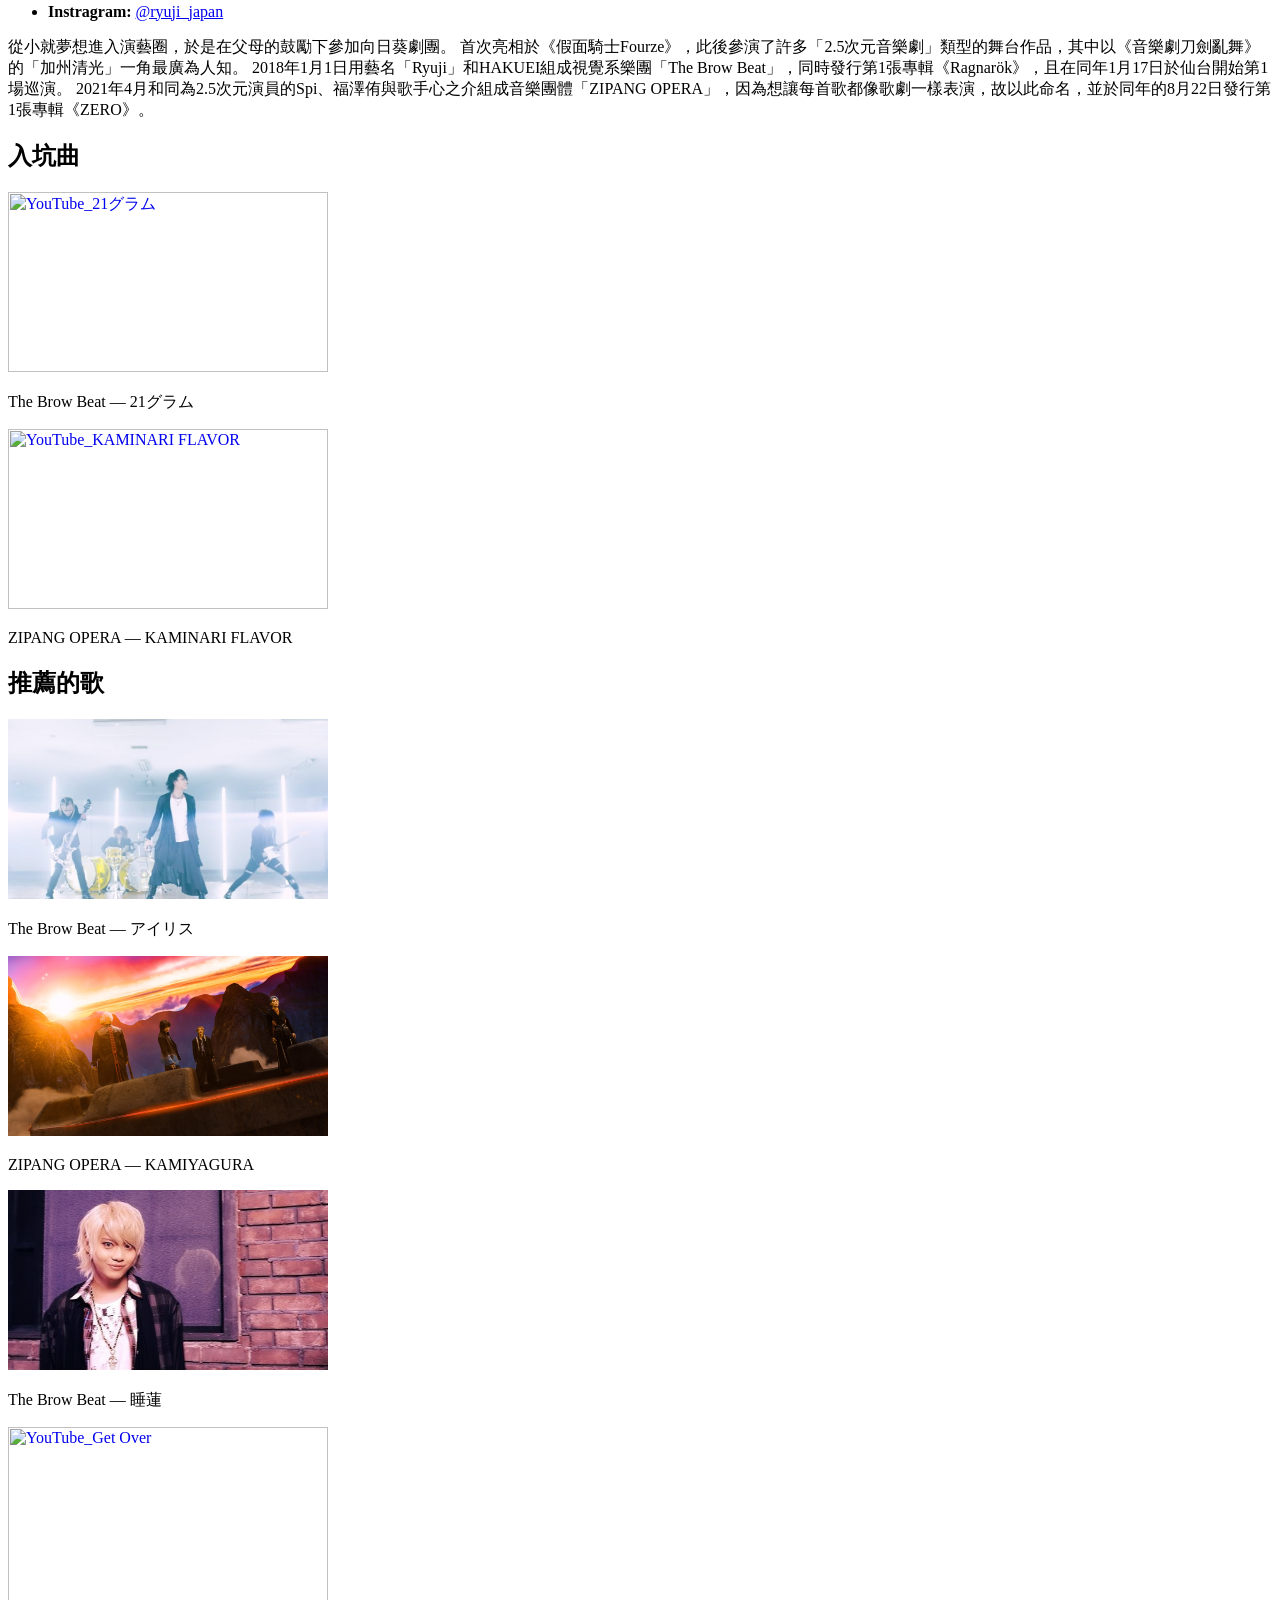
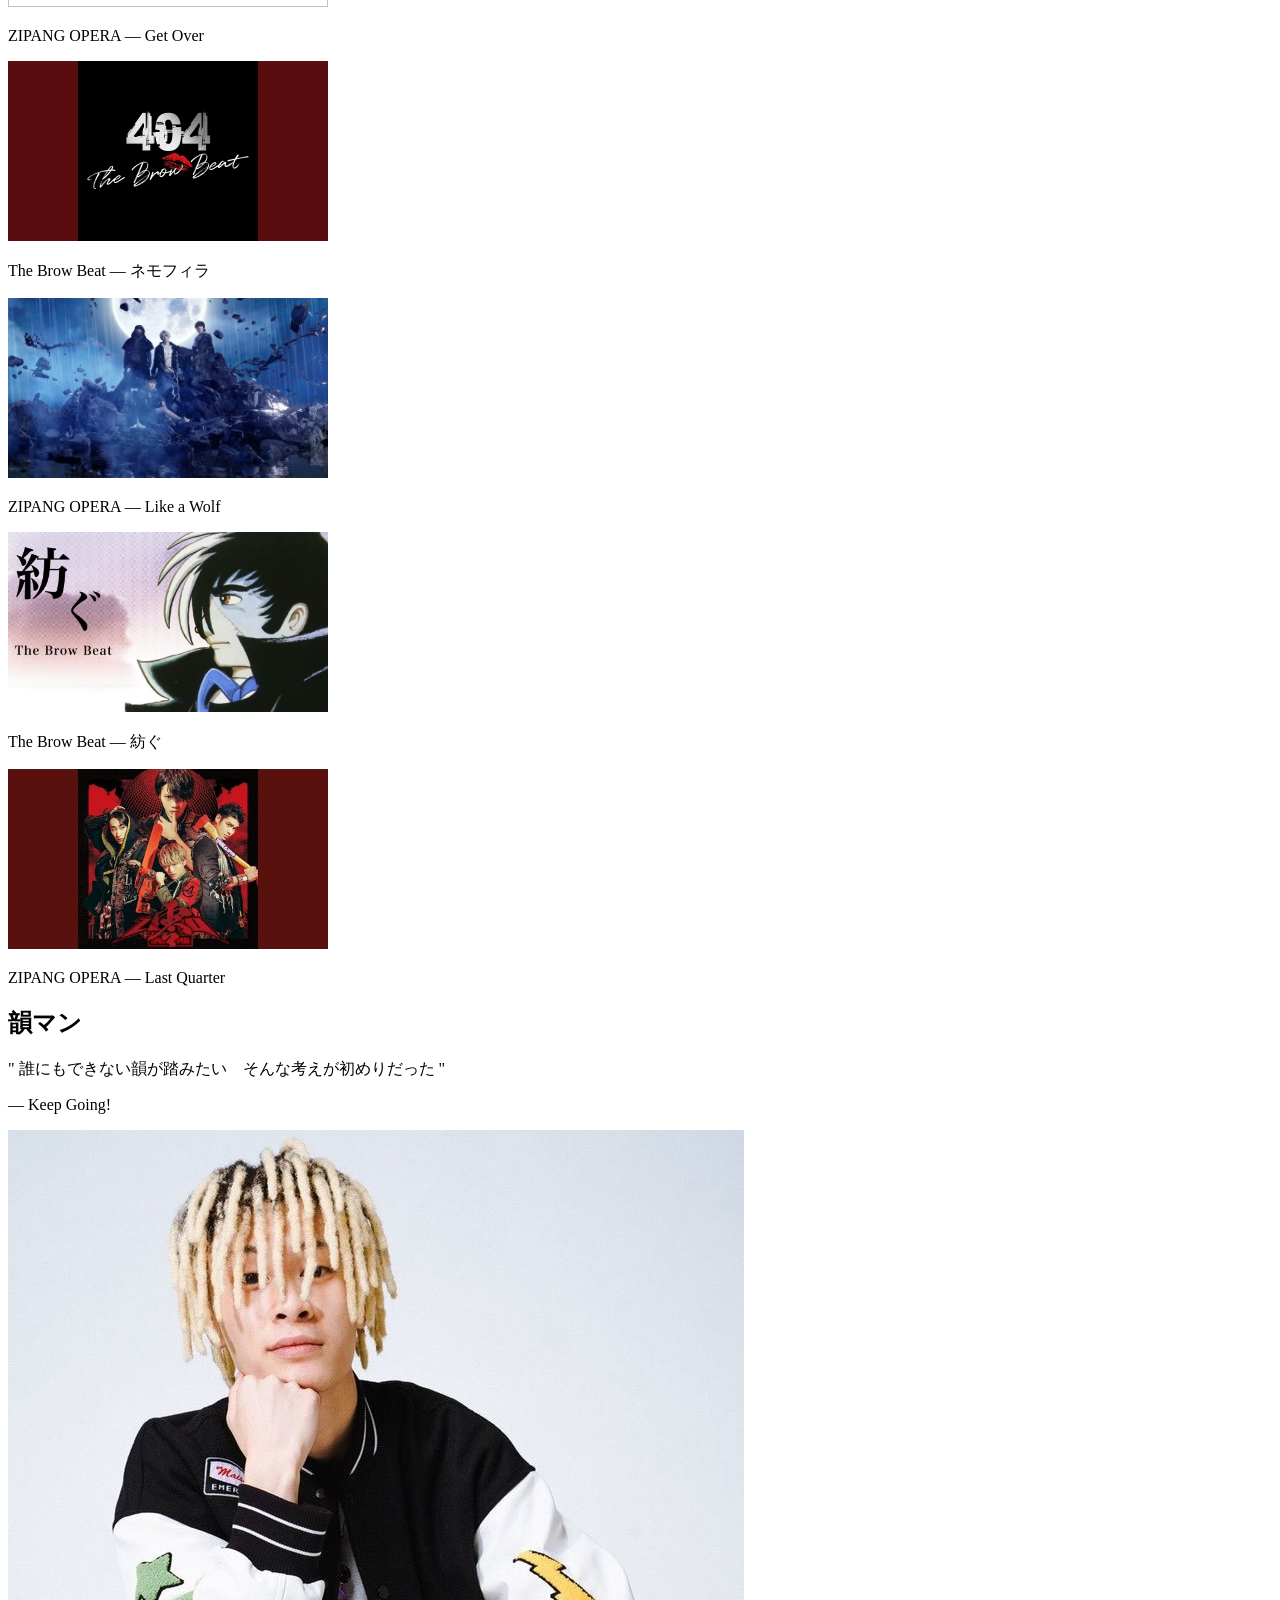
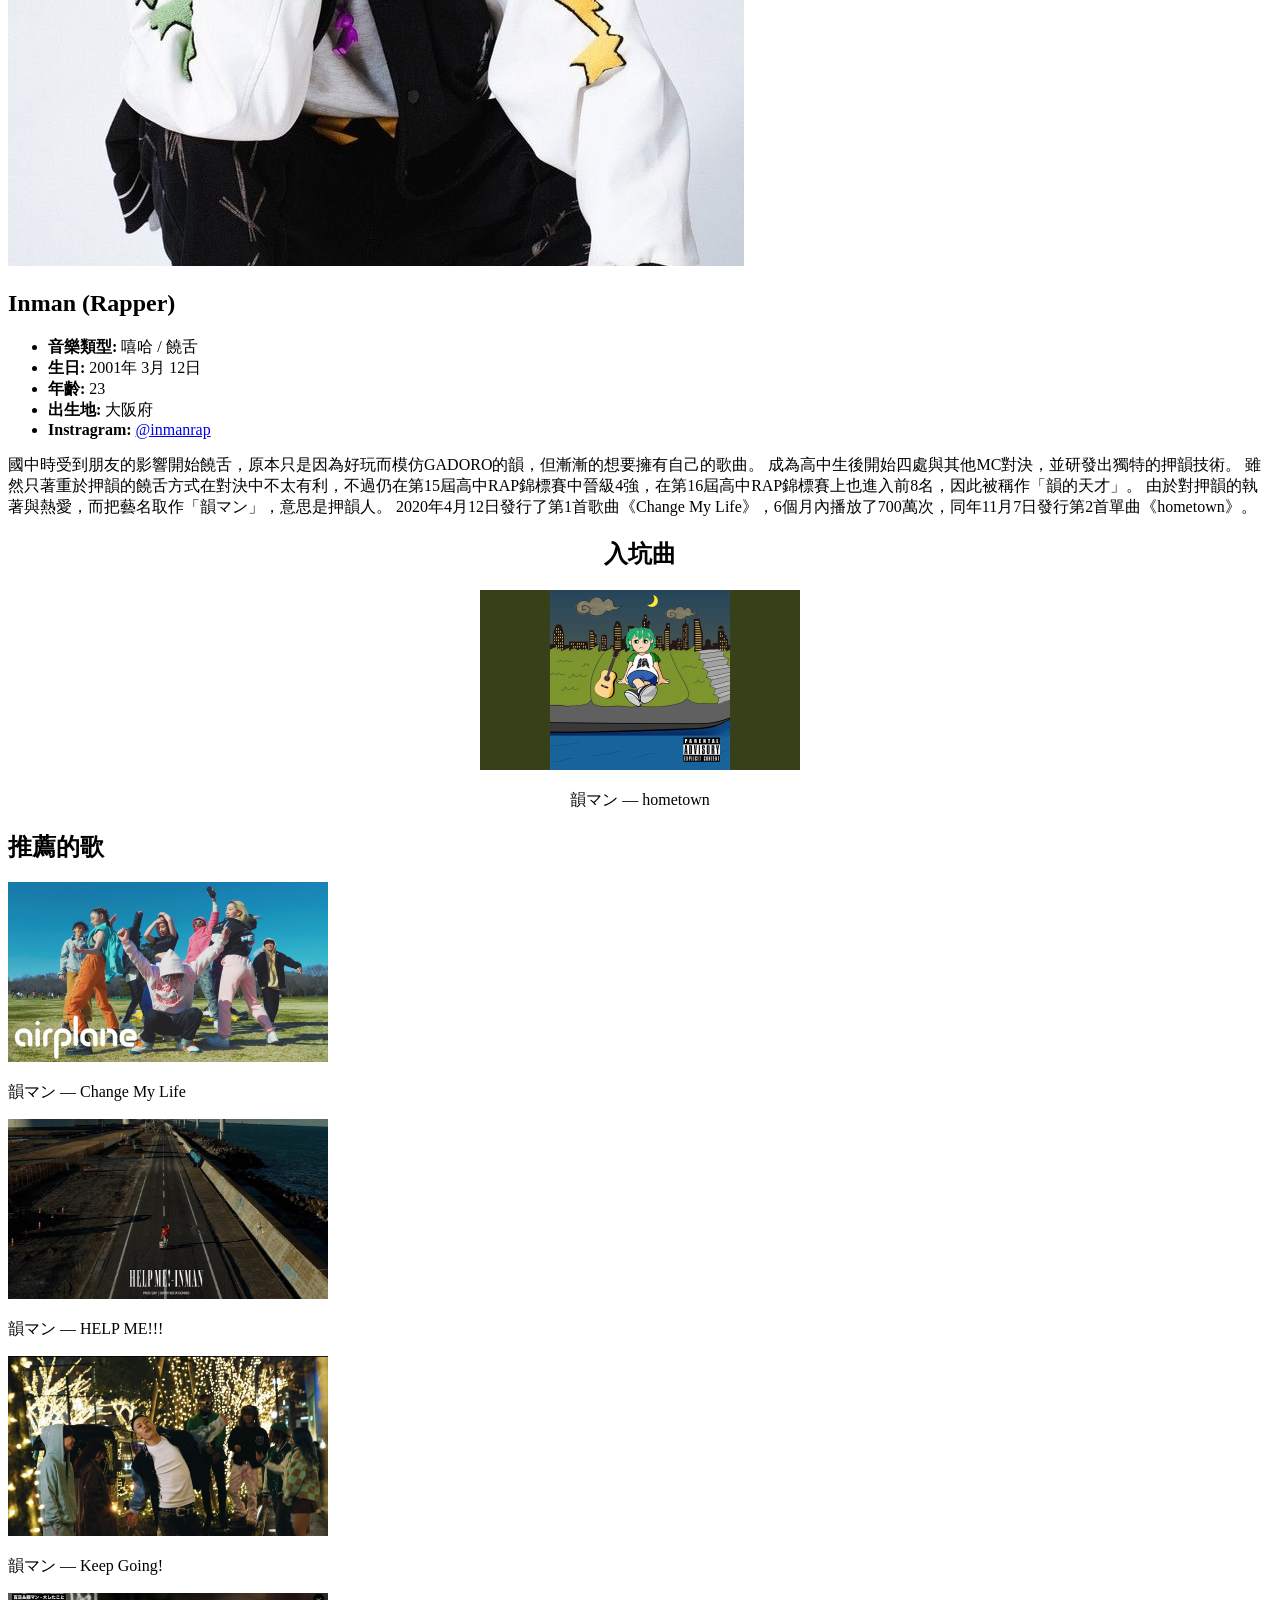
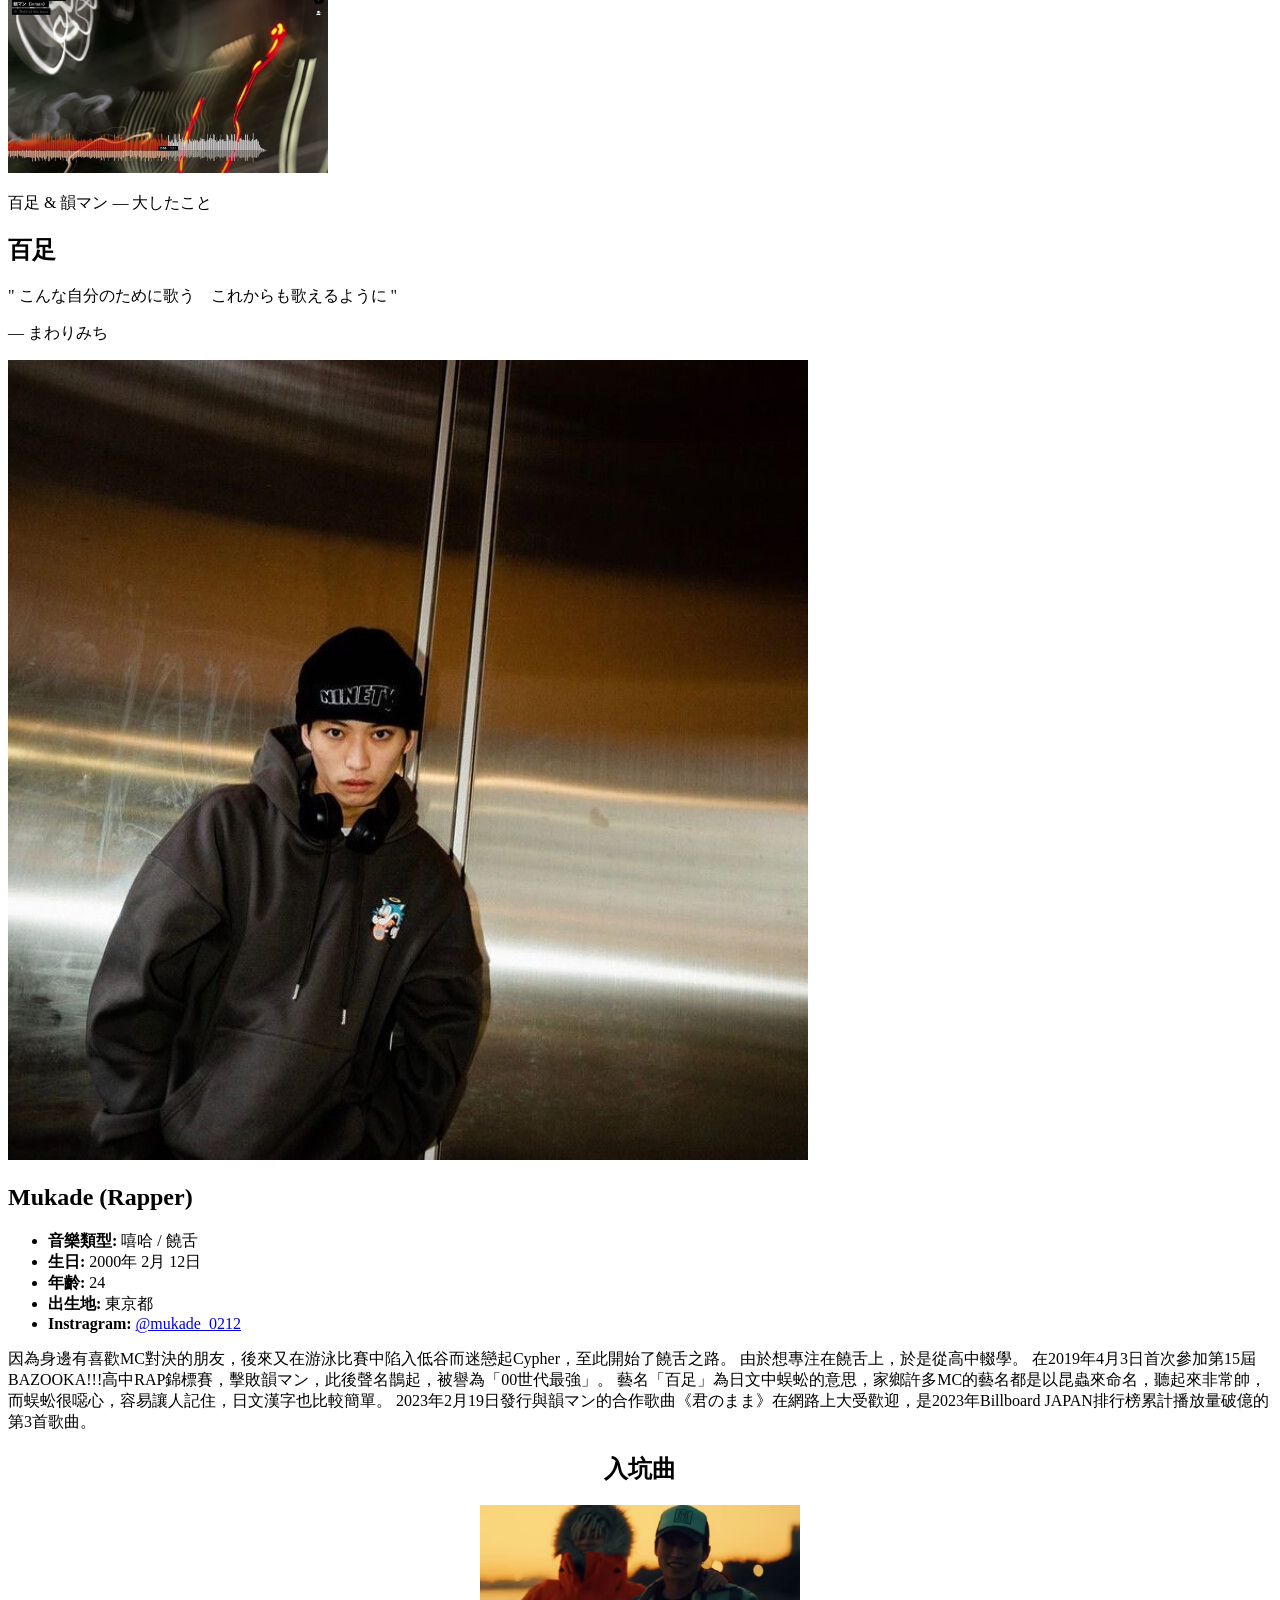
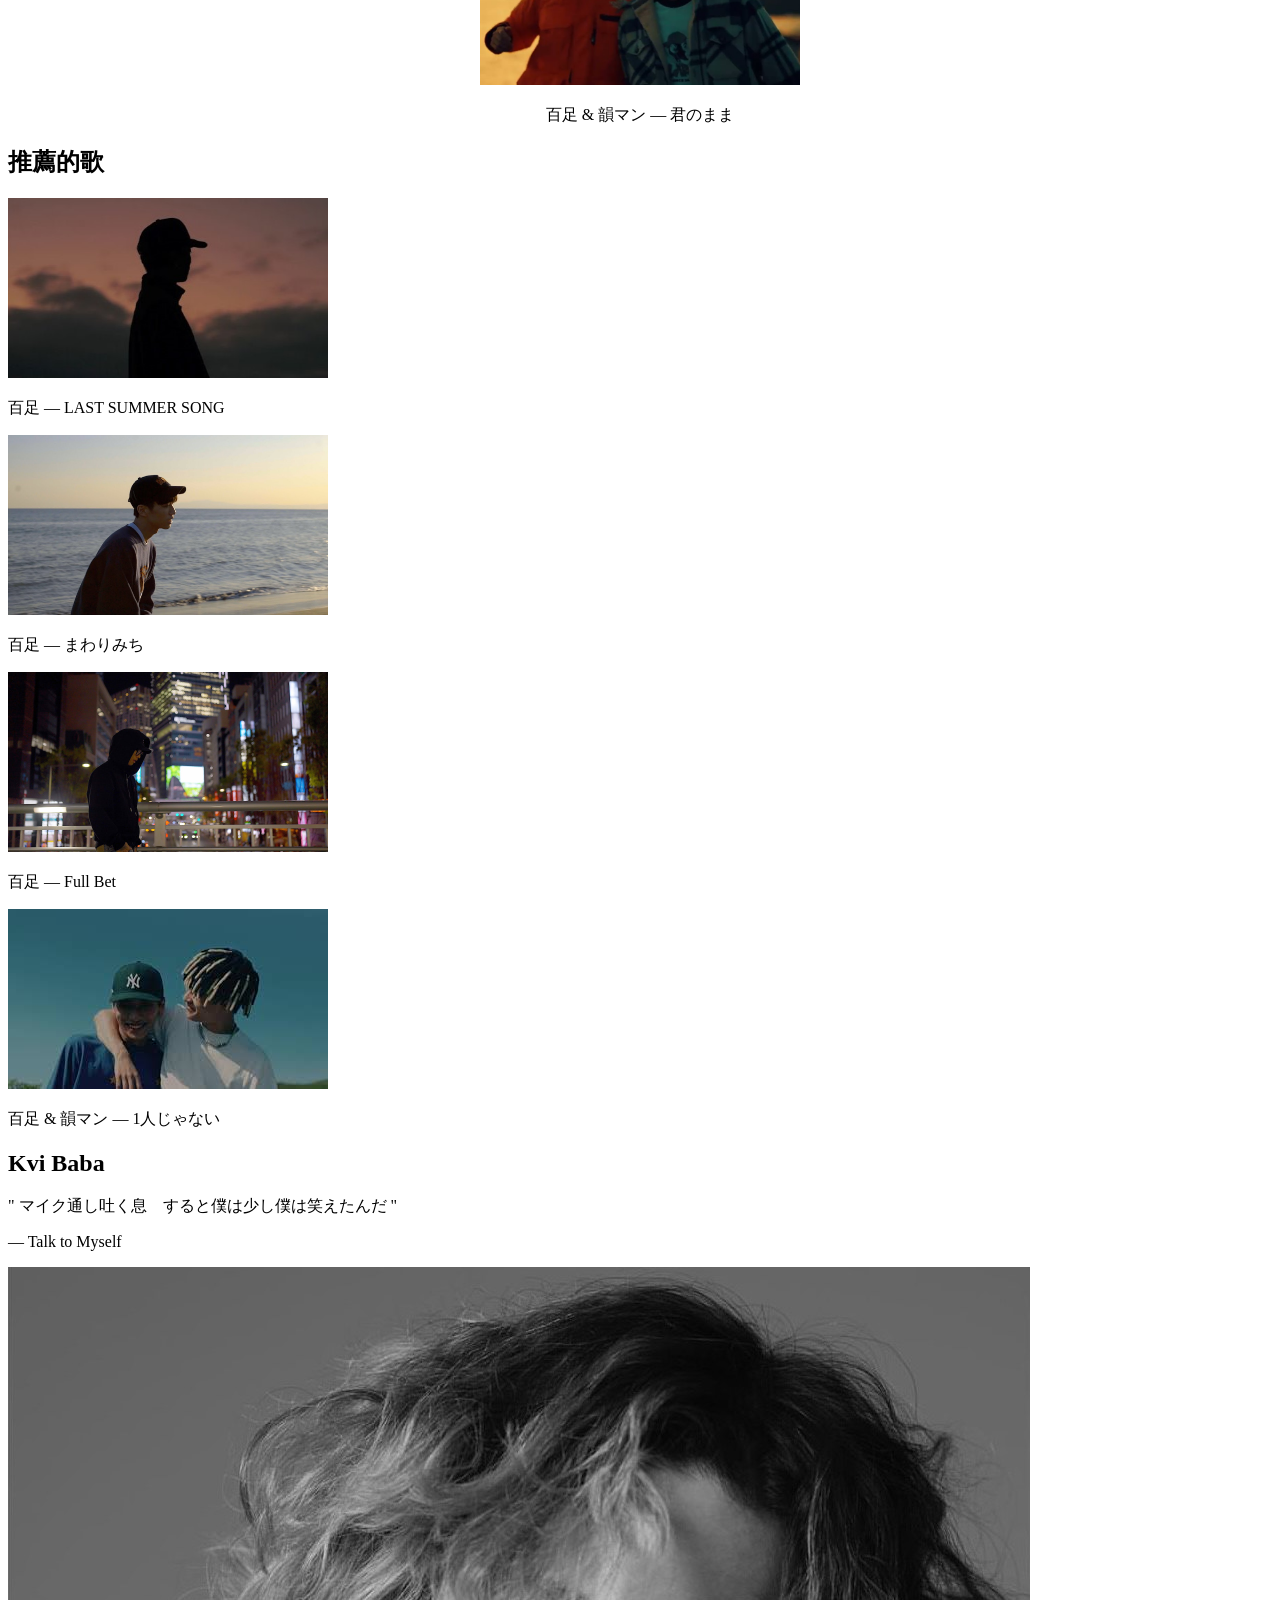
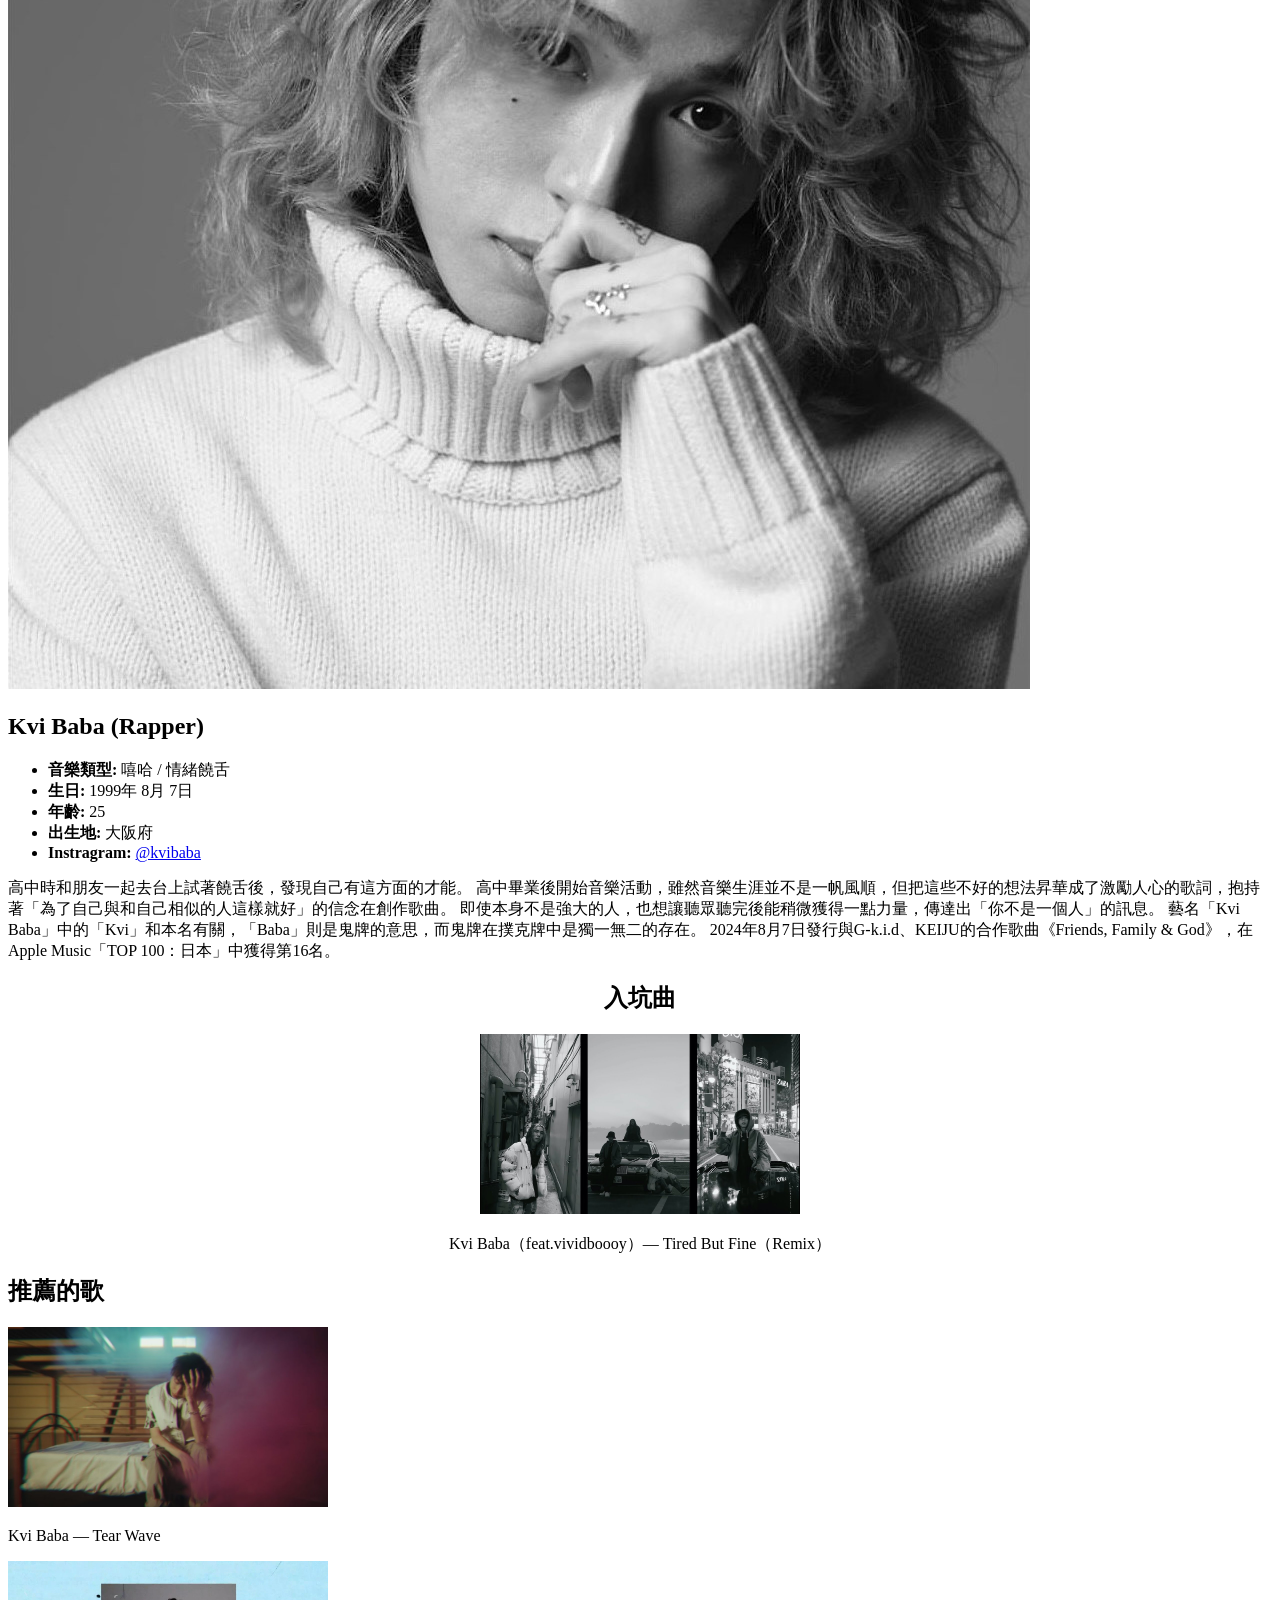
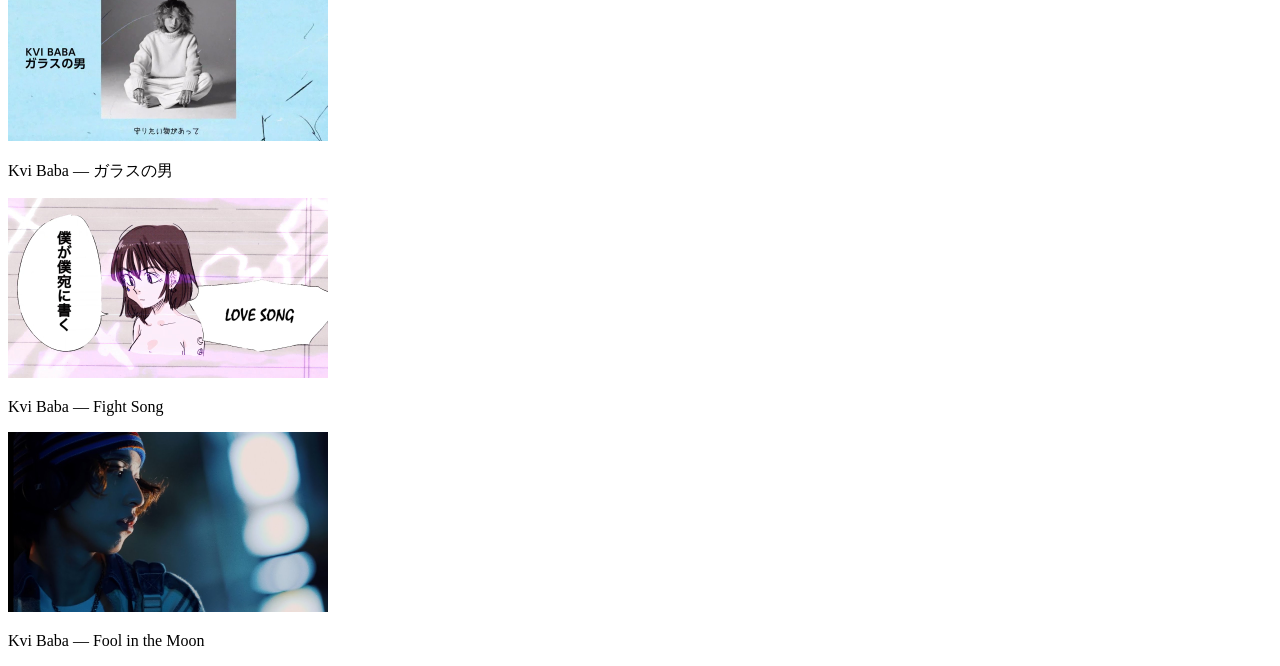
==== commit f419bfdd: "Update index.html" ====
--- a/kur0/index.html
+++ b/kur0/index.html
@@ -88,7 +88,7 @@
 
         <div class="row gy-4 justify-content-center">
           <div class="col-lg-4">
-            <img src="圖片/ryuji.jpg" class="img-fluid" alt="">
+            <img src="ryuji.jpg" class="img-fluid" alt="">
           </div>
           <div class="col-lg-8 content">
 		    <h2>Sato Ryuji (Singer/Actor)</h2>
@@ -141,17 +141,17 @@
 	   <div class="bob-container"> 
          <div class="bob-row">
 		   <div class="bob-2item">
-           <a href="https://youtu.be/nCiV1ayBx7k?si=s75jqZYDnZ00Hesn"><img src="圖片/airisu.jpg" width="320" height="180" title="YouTube_アイリス"></a>
+           <a href="https://youtu.be/nCiV1ayBx7k?si=s75jqZYDnZ00Hesn"><img src="airisu.jpg" width="320" height="180" title="YouTube_アイリス"></a>
 	       <p>The Brow Beat — アイリス</p>
 		   </div>
 		 
 		   <div class="bob-2item">
-	       <a href="https://youtu.be/ZD3iT479gfs?si=RyxMLNI2hpl4SFhw"><img src="圖片/kamiyagura.jpg" width="320" height="180" title="YouTube_KAMIYAGURA"></a>
+	       <a href="https://youtu.be/ZD3iT479gfs?si=RyxMLNI2hpl4SFhw"><img src="kamiyagura.jpg" width="320" height="180" title="YouTube_KAMIYAGURA"></a>
 	       <p>ZIPANG OPERA — KAMIYAGURA</p>
 		   </div>
 		   
 		   <div class="bob-2item">
-           <a href="https://youtu.be/8JDPrjOzaaI?si=YvvHBMO-p8wdPbVl"><img src="圖片/surei.jpg" width="320" height="180" title="YouTube_睡蓮"></a>
+           <a href="https://youtu.be/8JDPrjOzaaI?si=YvvHBMO-p8wdPbVl"><img src="surei.jpg" width="320" height="180" title="YouTube_睡蓮"></a>
 	       <p>The Brow Beat — 睡蓮</p>
 		   </div>
 		 
@@ -161,22 +161,22 @@
 		   </div>
 		   
 		   <div class="bob-2item">
-           <a href="https://youtu.be/I8rLOn-BqSk?si=p1I19AJAQFPYNp28"><img src="圖片/nemofila.jpg" width="320" height="180" title="YouTube_ネモフィラ"></a>
+           <a href="https://youtu.be/I8rLOn-BqSk?si=p1I19AJAQFPYNp28"><img src="nemofila.jpg" width="320" height="180" title="YouTube_ネモフィラ"></a>
 	       <p>The Brow Beat — ネモフィラ</p>
 		   </div>
 		 
 		   <div class="bob-2item">
-	       <a href="https://youtu.be/be7q35GI2vw?si=Da0YtISl1z94L7ge"><img src="圖片/likeawolf.jpg" width="320" height="180" title="YouTube_Like a Wolf"></a>
+	       <a href="https://youtu.be/be7q35GI2vw?si=Da0YtISl1z94L7ge"><img src="likeawolf.jpg" width="320" height="180" title="YouTube_Like a Wolf"></a>
 	       <p>ZIPANG OPERA — Like a Wolf</p>
 		   </div>
 		   
 		   <div class="bob-2item">
-           <a href="https://youtu.be/ftFzmwOzUXI?si=RlT82HJNJ4YwVrCB"><img src="圖片/tsumugu.jpg" width="320" height="180" title="YouTube_紡ぐ"></a>
+           <a href="https://youtu.be/ftFzmwOzUXI?si=RlT82HJNJ4YwVrCB"><img src="tsumugu.jpg" width="320" height="180" title="YouTube_紡ぐ"></a>
 	       <p>The Brow Beat — 紡ぐ</p>
 		   </div>
 		 
 		   <div class="bob-2item">
-	       <a href="https://youtu.be/AZ5bY__LIsg?si=GBHX8ShcPxCiyv6b"><img src="圖片/lastquarter.jpg" width="320" height="180" title="YouTube_Last Quarter"></a>
+	       <a href="https://youtu.be/AZ5bY__LIsg?si=GBHX8ShcPxCiyv6b"><img src="lastquarter.jpg" width="320" height="180" title="YouTube_Last Quarter"></a>
 	       <p>ZIPANG OPERA — Last Quarter</p>
 		   </div>
 	     </div>
@@ -198,7 +198,7 @@
 
         <div class="row gy-4 justify-content-center">
           <div class="col-lg-4">
-            <img src="圖片/inman.jpg" class="img-fluid" alt="">
+            <img src="inman.jpg" class="img-fluid" alt="">
           </div>
           <div class="col-lg-8 content">
 		    <h2>Inman (Rapper)</h2>
@@ -233,7 +233,7 @@
 	 <div class="container section-title" data-aos="fade-up">
 	 <center>
 	 <h2>入坑曲</h2>
-     <a href="https://youtu.be/96ZoBZN_Uwk?si=KApwkvgxAx4HPevF"><img src="圖片/hometown.jpg" width="320" height="180" title="YouTube_hometown"></a>
+     <a href="https://youtu.be/96ZoBZN_Uwk?si=KApwkvgxAx4HPevF"><img src="hometown.jpg" width="320" height="180" title="YouTube_hometown"></a>
 	 <p>韻マン — hometown</p>
 	 </center>
 	 </div> 
@@ -244,22 +244,22 @@
          <div class="bob-row">
 		 
 	       <div class="bob-2item">
-           <a href="https://youtu.be/EoHfIPa1zgA?si=Hy0gsrvQGrA5sqLs"><img src="圖片/changemylife.jpg" width="320" height="180" title="YouTube_Change My Life"></a>
+           <a href="https://youtu.be/EoHfIPa1zgA?si=Hy0gsrvQGrA5sqLs"><img src="changemylife.jpg" width="320" height="180" title="YouTube_Change My Life"></a>
 	       <p>韻マン — Change My Life</p>
 		   </div>
 		 
 		   <div class="bob-2item">
-	       <a href="https://youtu.be/UUr7FfGddA0?si=DgjNda9ETVnZYmpB"><img src="圖片/helpme.jpg" width="320" height="180" title="YouTube_HELP ME!!!"></a>
+	       <a href="https://youtu.be/UUr7FfGddA0?si=DgjNda9ETVnZYmpB"><img src="helpme.jpg" width="320" height="180" title="YouTube_HELP ME!!!"></a>
 	       <p>韻マン — HELP ME!!!</p>
 		   </div>
 		   
 		   <div class="bob-2item">
-           <a href="https://youtu.be/3nFinNzFO3k?si=ABDtZcv7a8CR8jGI"><img src="圖片/keepgoing.jpg" width="320" height="180" title="YouTube_Keep Going!"></a>
+           <a href="https://youtu.be/3nFinNzFO3k?si=ABDtZcv7a8CR8jGI"><img src="keepgoing.jpg" width="320" height="180" title="YouTube_Keep Going!"></a>
 	       <p>韻マン — Keep Going!</p>
 		   </div>
 		   
 		   <div class="bob-2item">
-           <a href="https://youtu.be/ZNoWptdoTFc?si=_gsX0iGMcffJU_T-"><img src="圖片/daishitakoto.jpg" width="320" height="180" title="YouTube_大したこと"></a>
+           <a href="https://youtu.be/ZNoWptdoTFc?si=_gsX0iGMcffJU_T-"><img src="daishitakoto.jpg" width="320" height="180" title="YouTube_大したこと"></a>
 	       <p>百足 & 韻マン — 大したこと</p>
 		   </div>
 		   
@@ -283,7 +283,7 @@
 
         <div class="row gy-4 justify-content-center">
           <div class="col-lg-4">
-            <img src="圖片/mukade.jpg" class="img-fluid" alt="">
+            <img src="mukade.jpg" class="img-fluid" alt="">
           </div>
           <div class="col-lg-8 content">
 		    <h2>Mukade (Rapper)</h2>
@@ -318,7 +318,7 @@
 	 <div class="container section-title" data-aos="fade-up">
 	 <center>
 	 <h2>入坑曲</h2>
-     <a href="https://youtu.be/u7rBhwaMGwM?si=lxyK_C8QKG5XFFkV"><img src="圖片/kiminomama.jpg" width="320" height="180" title="YouTube_君のまま"></a>
+     <a href="https://youtu.be/u7rBhwaMGwM?si=lxyK_C8QKG5XFFkV"><img src="kiminomama.jpg" width="320" height="180" title="YouTube_君のまま"></a>
 	 <p>百足 & 韻マン — 君のまま</p>
 	 </center>
 	 </div> 
@@ -328,22 +328,22 @@
 	   <div class="bob-container"> 
          <div class="bob-row">
 		   <div class="bob-2item">
-           <a href="https://youtu.be/hlyLetHuzAY?si=O9XpMRc7X3aVYV1G"><img src="圖片/last.jpg" width="320" height="180" title="YouTube_LAST SUMMER SONG"></a>
+           <a href="https://youtu.be/hlyLetHuzAY?si=O9XpMRc7X3aVYV1G"><img src="last.jpg" width="320" height="180" title="YouTube_LAST SUMMER SONG"></a>
 	       <p>百足 — LAST SUMMER SONG</p>
 		   </div>
 		 
 		   <div class="bob-2item">
-	       <a href="https://youtu.be/WajerW73iiw?si=PlPhkt6na1Dn0ZmL"><img src="圖片/mawarimichi.jpg" width="320" height="180" title="YouTube_まわりみち"></a>
+	       <a href="https://youtu.be/WajerW73iiw?si=PlPhkt6na1Dn0ZmL"><img src="mawarimichi.jpg" width="320" height="180" title="YouTube_まわりみち"></a>
 	       <p>百足 — まわりみち</p>
 		   </div>
 		   
 		   <div class="bob-2item">
-	       <a href="https://youtu.be/js3cIvaFJmM?si=fzO-dmZsCTuOTARh"><img src="圖片/fullbet.jpg" width="320" height="180" title="YouTube_Full Bet"></a>
+	       <a href="https://youtu.be/js3cIvaFJmM?si=fzO-dmZsCTuOTARh"><img src="fullbet.jpg" width="320" height="180" title="YouTube_Full Bet"></a>
 	       <p>百足 — Full Bet</p>
 		   </div>
 		   
 		   <div class="bob-2item">
-	       <a href="https://youtu.be/bEVP_YpSpls?si=k-AVNVnEOzC3Jgx0"><img src="圖片/hitorijyanai.jpg" width="320" height="180" title="YouTube_1人じゃない"></a>
+	       <a href="https://youtu.be/bEVP_YpSpls?si=k-AVNVnEOzC3Jgx0"><img src="hitorijyanai.jpg" width="320" height="180" title="YouTube_1人じゃない"></a>
 	       <p>百足 & 韻マン — 1人じゃない</p>
 		   </div>
 	     </div>
@@ -366,7 +366,7 @@
 
         <div class="row gy-4 justify-content-center">
           <div class="col-lg-4">
-            <img src="圖片/kvibaba.jpg" class="img-fluid" alt="">
+            <img src="kvibaba.jpg" class="img-fluid" alt="">
           </div>
           <div class="col-lg-8 content">
 		    <h2>Kvi Baba (Rapper)</h2>
@@ -401,7 +401,7 @@
 	 <div class="container section-title" data-aos="fade-up">
 	 <center>
 	 <h2>入坑曲</h2>
-     <a href="https://youtu.be/n3M27XKT3qs?si=SwQcXHKSEwX6kxsj"><img src="圖片/tiredbutfine.jpg" width="320" height="180" title="YouTube_Tired But Fine(Remix)"></a>
+     <a href="https://youtu.be/n3M27XKT3qs?si=SwQcXHKSEwX6kxsj"><img src="tiredbutfine.jpg" width="320" height="180" title="YouTube_Tired But Fine(Remix)"></a>
 	 <p>Kvi Baba（feat.vividboooy）— Tired But Fine（Remix）</p>
 	 </center>
 	 </div> 
@@ -411,22 +411,22 @@
 	   <div class="bob-container"> 
          <div class="bob-row">
 	       <div class="bob-2item">
-           <a href="https://youtu.be/zY4fTq2X7nQ?si=0zaW0mDqADYKsrZV"><img src="圖片/tearwave.jpg" width="320" height="180" title="YouTube_Tear Wave"></a>
+           <a href="https://youtu.be/zY4fTq2X7nQ?si=0zaW0mDqADYKsrZV"><img src="tearwave.jpg" width="320" height="180" title="YouTube_Tear Wave"></a>
 	       <p>Kvi Baba — Tear Wave</p>
 		   </div>
 		 
 		   <div class="bob-2item">
-	       <a href="https://youtu.be/CMWTRjvxzC8?si=YOxy-_pvBQqXOpul"><img src="圖片/garasunootoko.jpg" width="320" height="180" title="YouTube_ガラスの男"></a>
+	       <a href="https://youtu.be/CMWTRjvxzC8?si=YOxy-_pvBQqXOpul"><img src="garasunootoko.jpg" width="320" height="180" title="YouTube_ガラスの男"></a>
 	       <p>Kvi Baba — ガラスの男</p>
 		   </div>
 		   
 		   <div class="bob-2item">
-           <a href="https://youtu.be/CkTPFUVExv8?si=bAKpbIj7f8WdbMWL"><img src="圖片/fightsong.jpg" width="320" height="180" title="YouTube_Fight Song"></a>
+           <a href="https://youtu.be/CkTPFUVExv8?si=bAKpbIj7f8WdbMWL"><img src="fightsong.jpg" width="320" height="180" title="YouTube_Fight Song"></a>
 	       <p>Kvi Baba — Fight Song</p>
 		   </div>
 		 
 		   <div class="bob-2item">
-	       <a href="https://youtu.be/xBVEyaLyf68?si=mMsEigJxslAMtbuf"><img src="圖片/foolinthemoon.jpg" width="320" height="180" title="YouTube_Fool in the Moon"></a>
+	       <a href="https://youtu.be/xBVEyaLyf68?si=mMsEigJxslAMtbuf"><img src="foolinthemoon.jpg" width="320" height="180" title="YouTube_Fool in the Moon"></a>
 	       <p>Kvi Baba — Fool in the Moon</p>
 		   </div>
 	     </div>
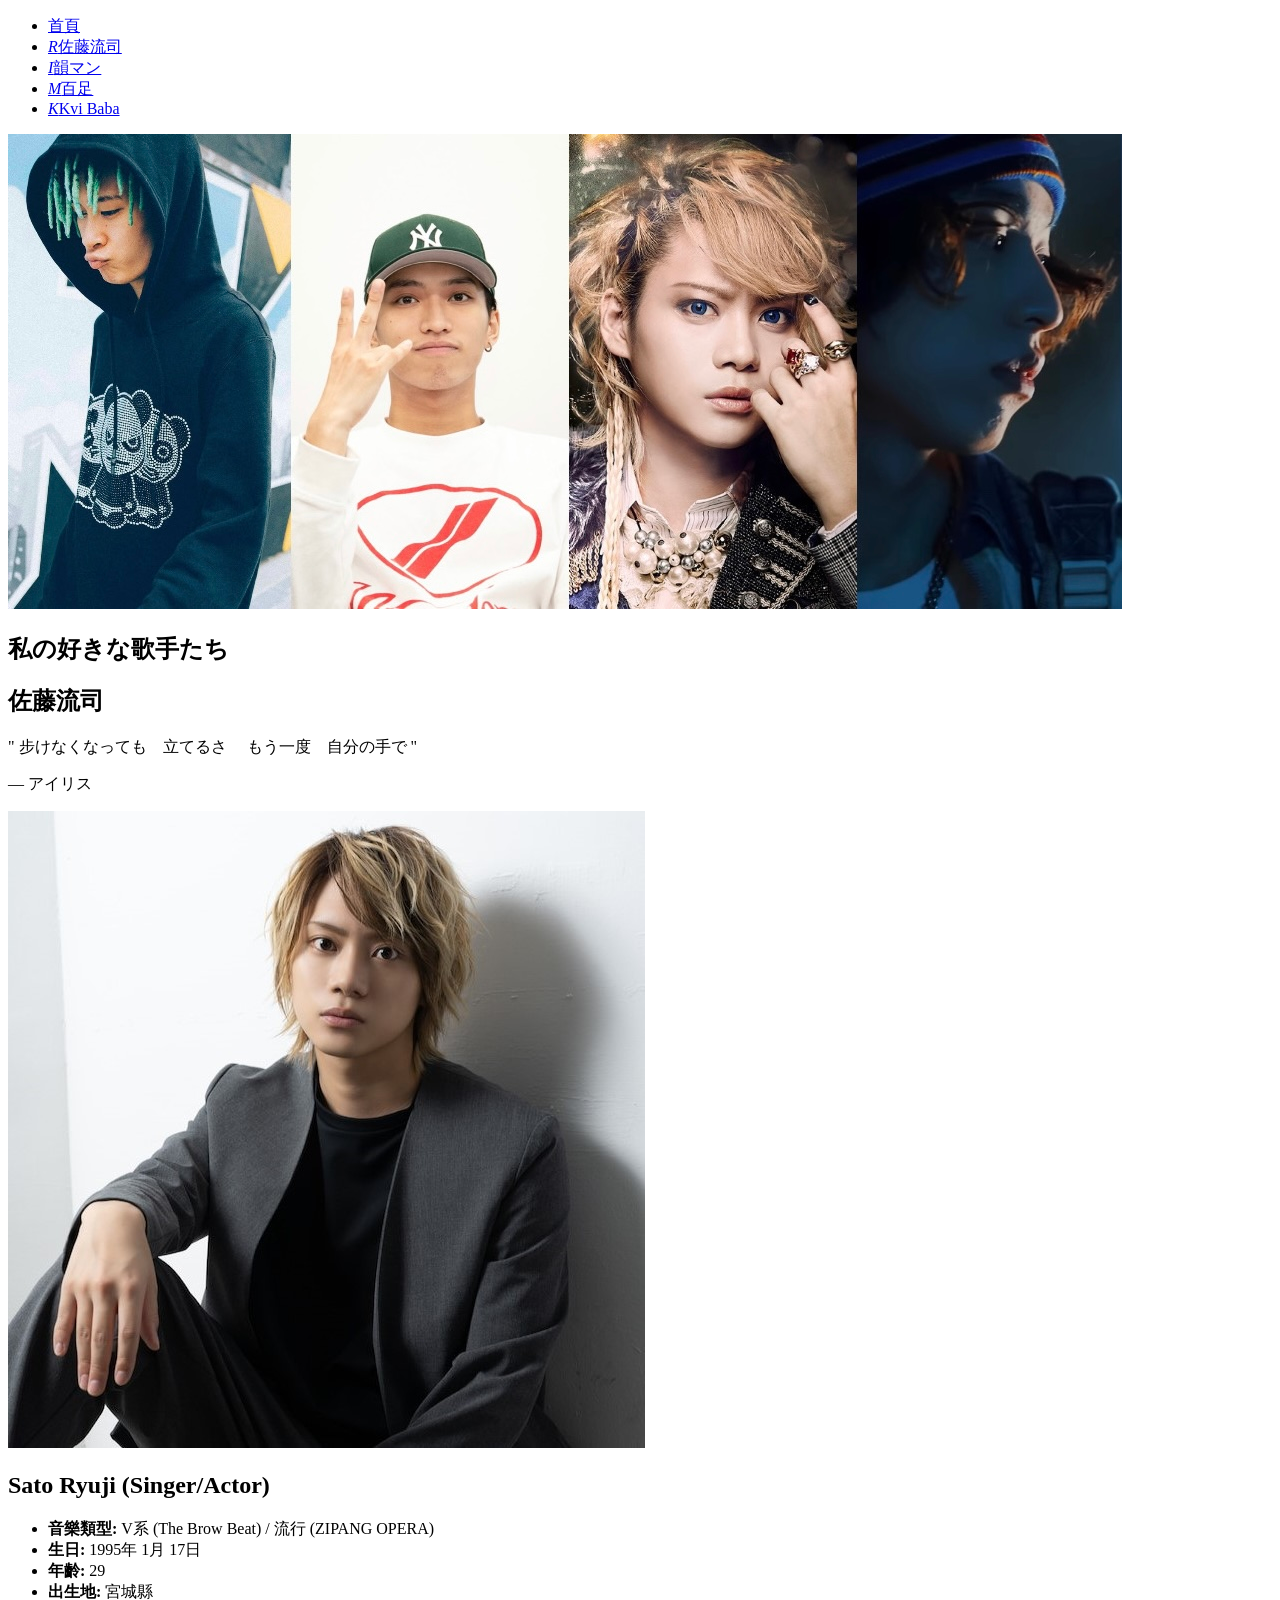
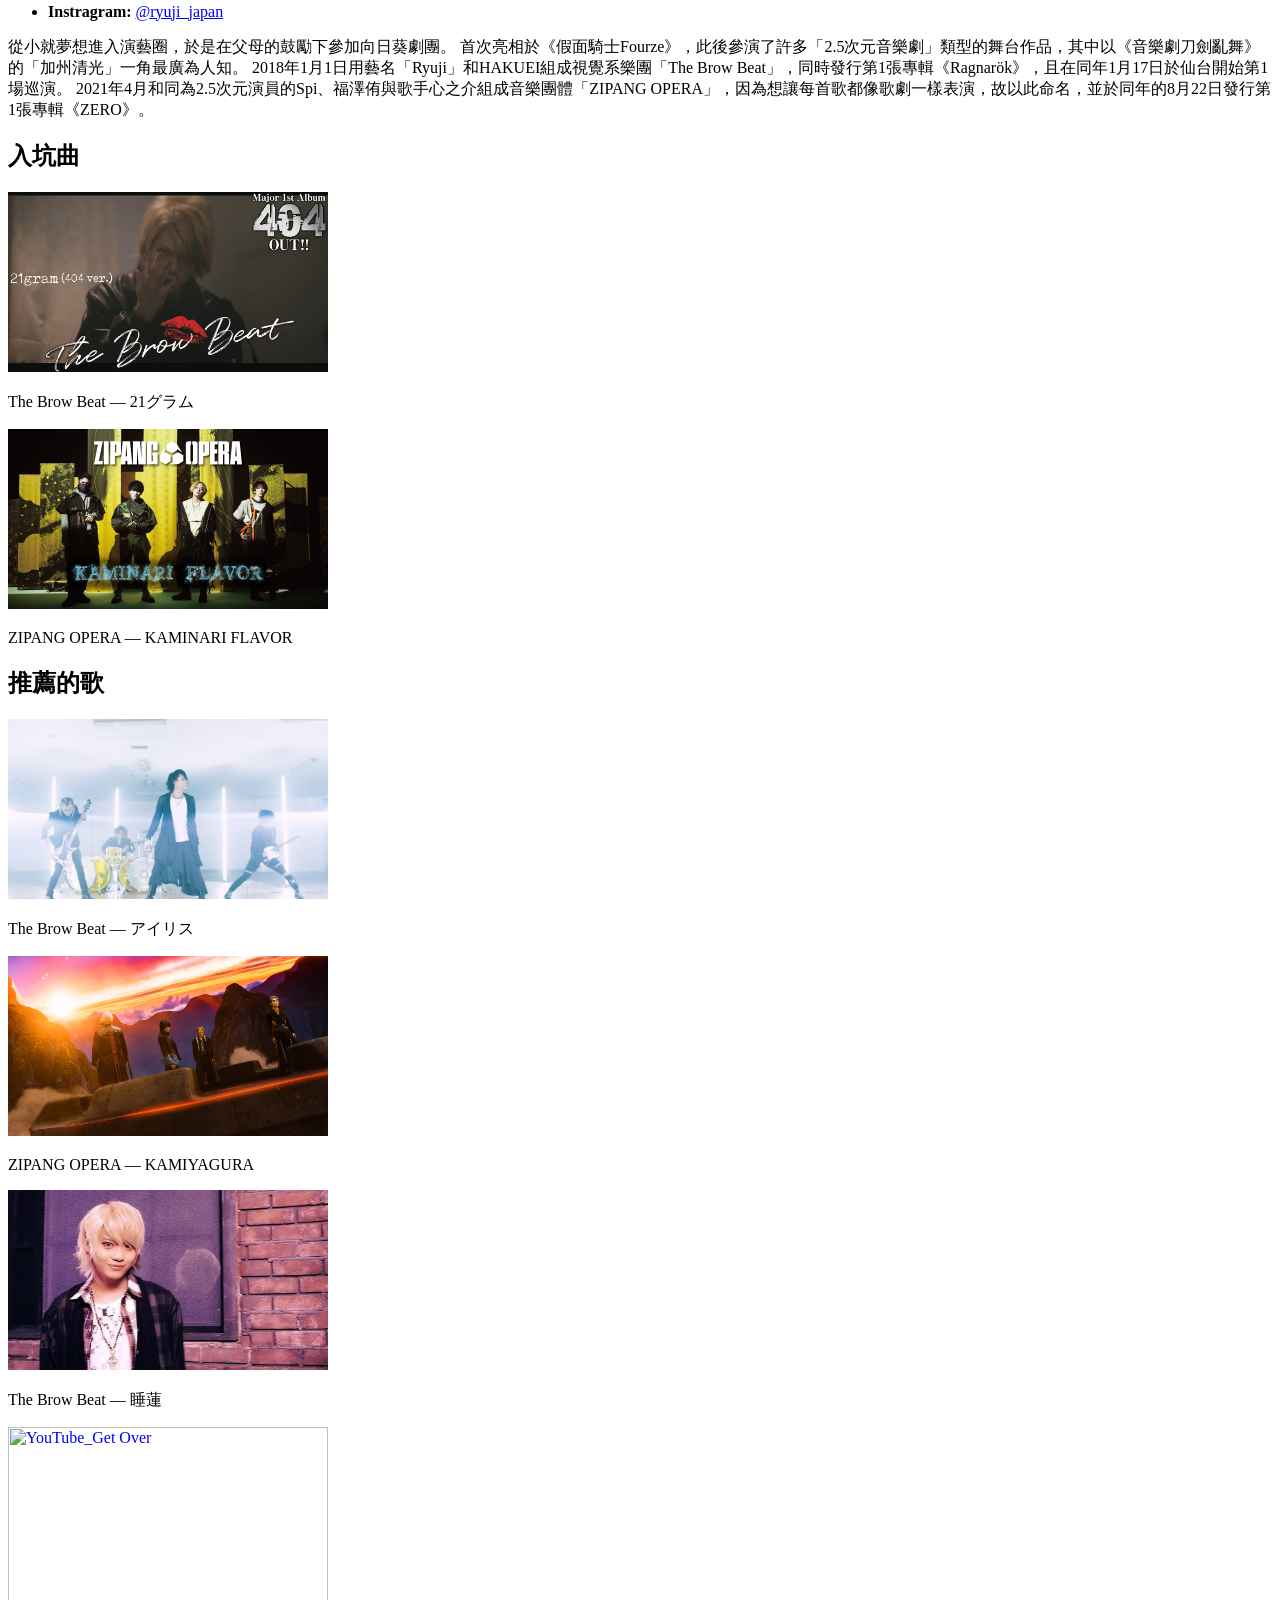
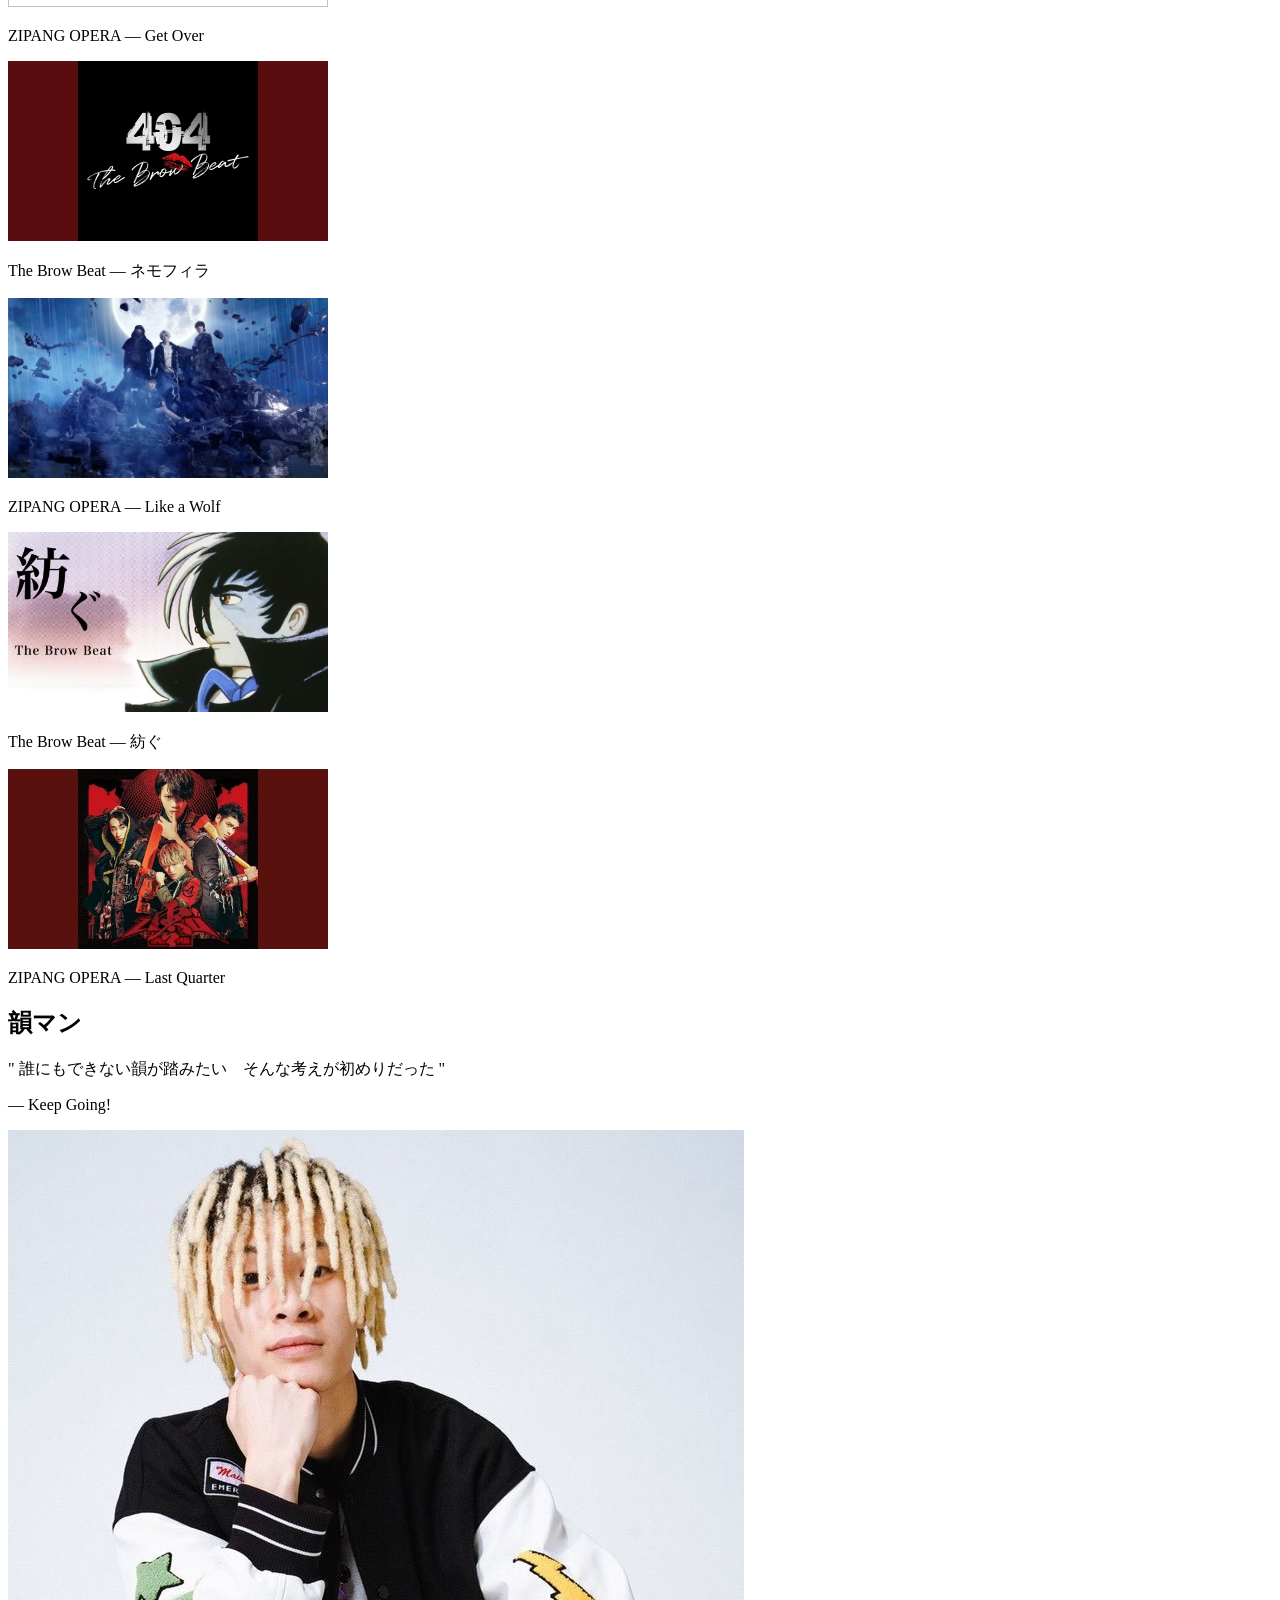
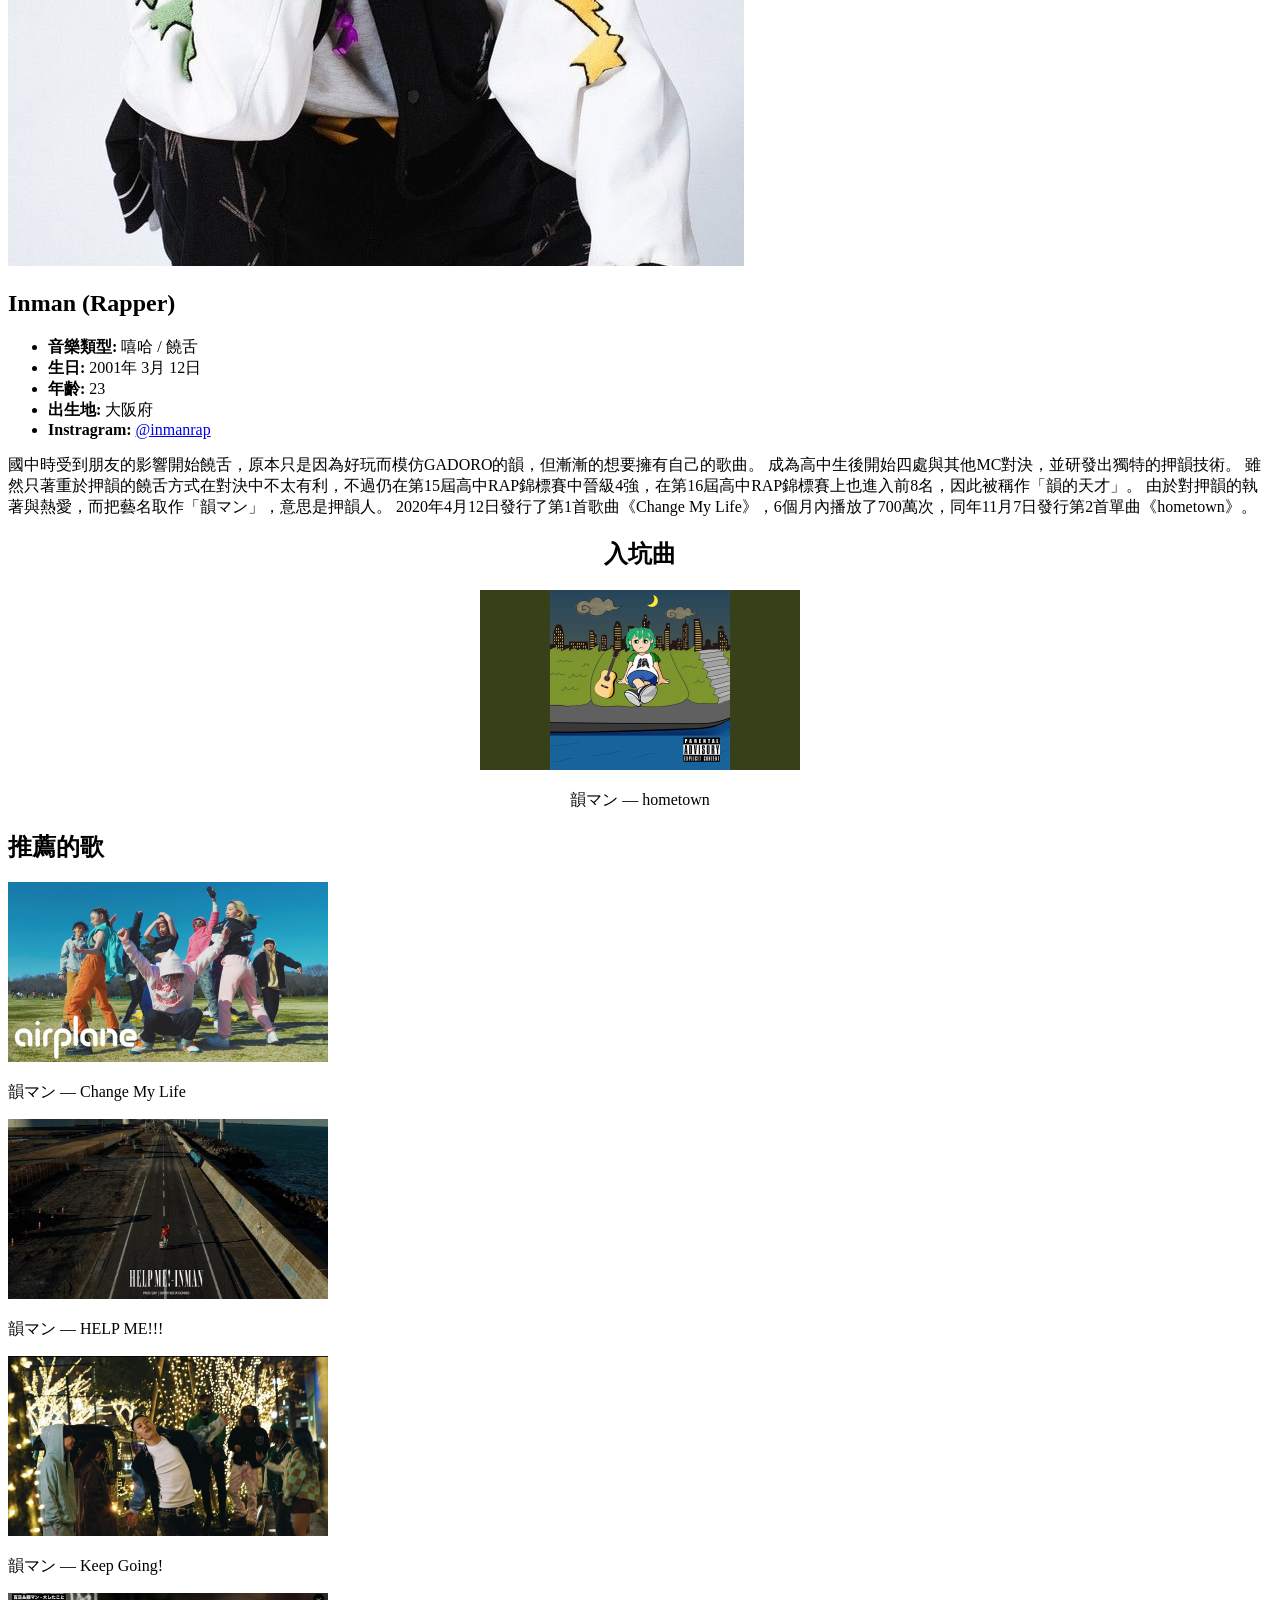
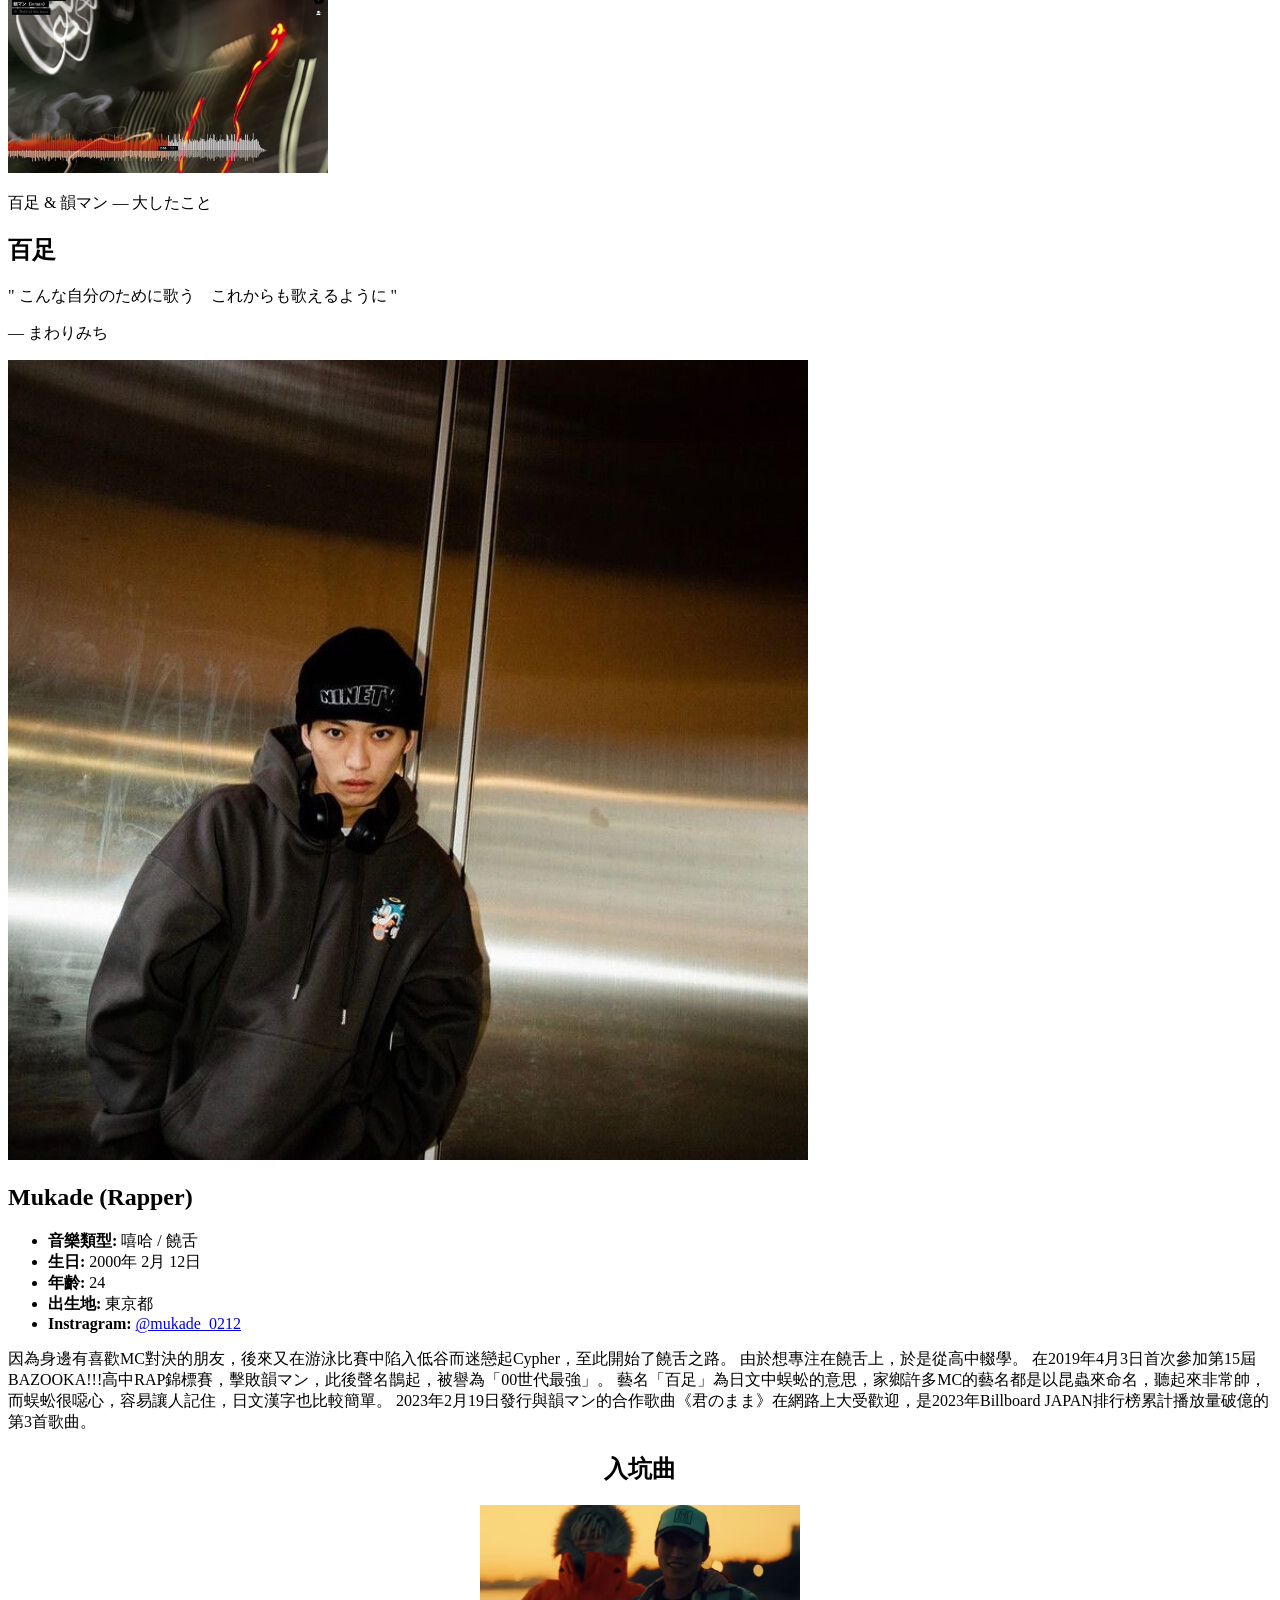
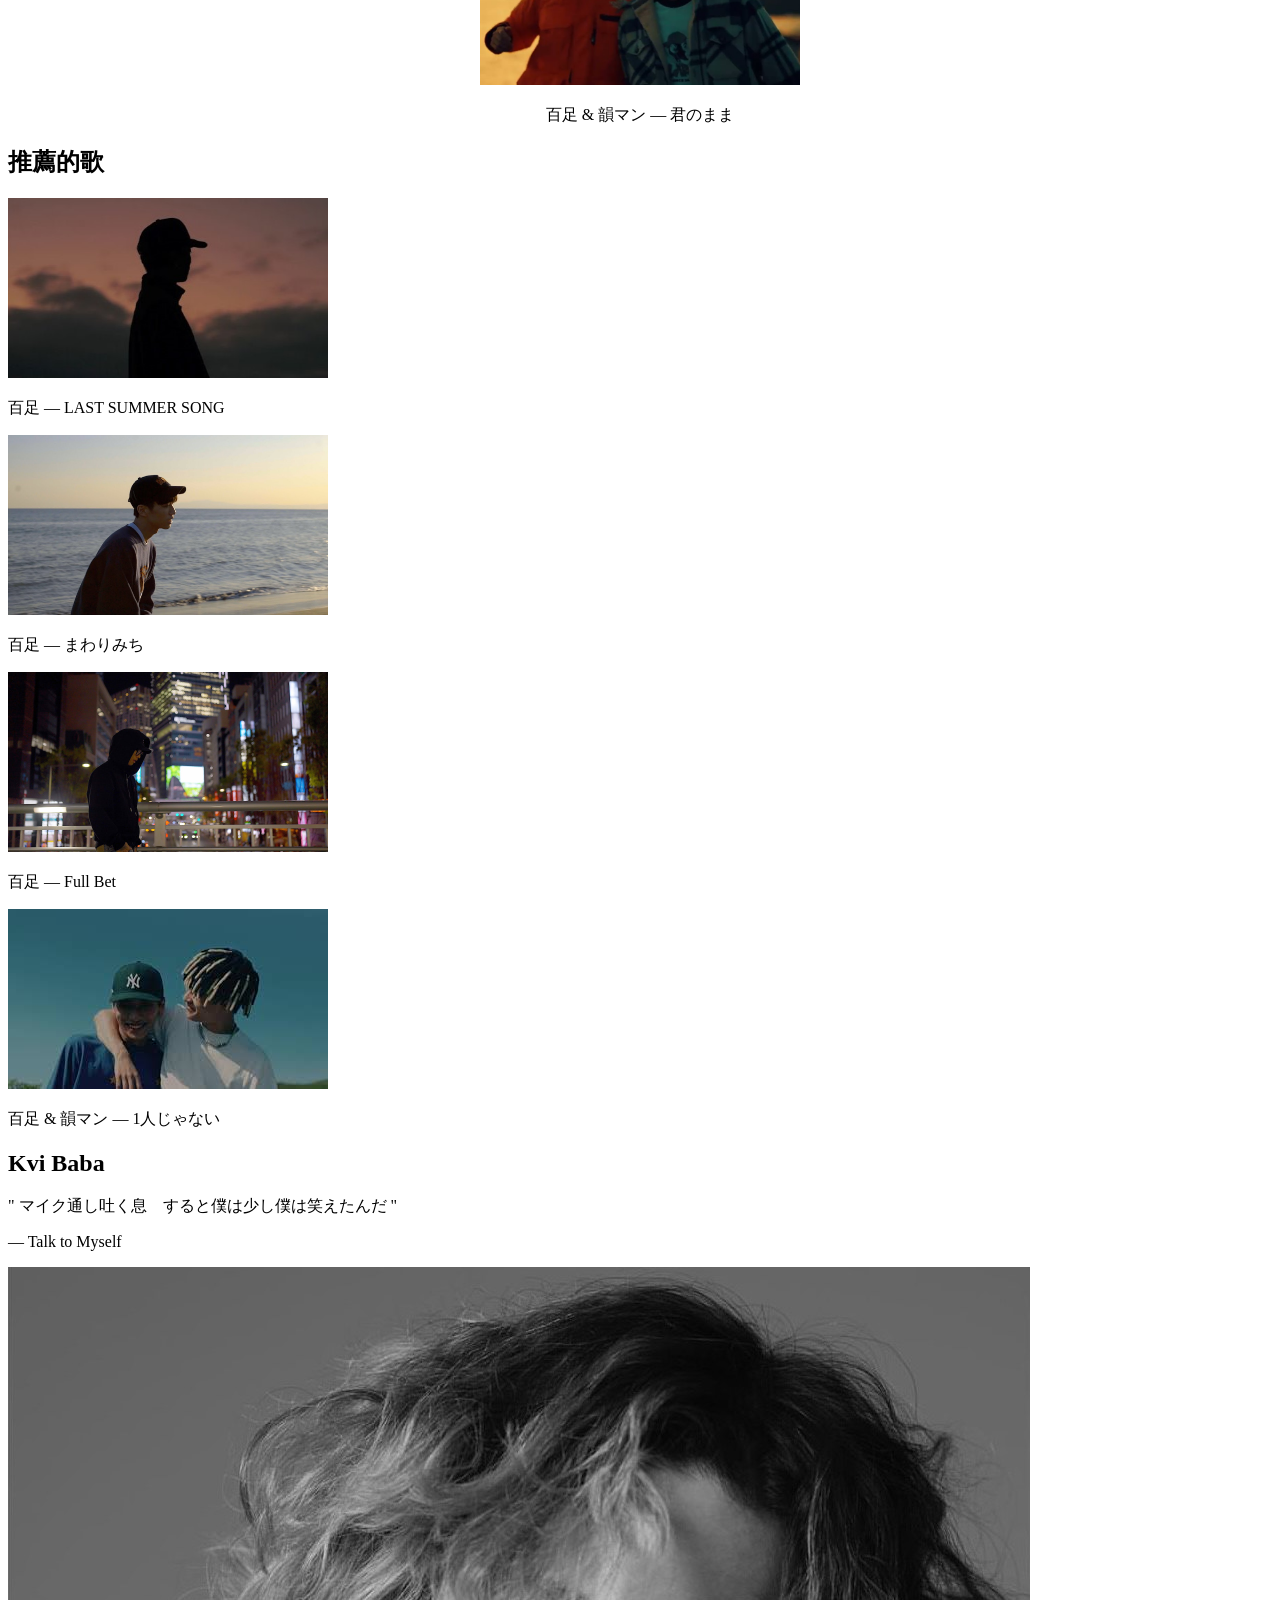
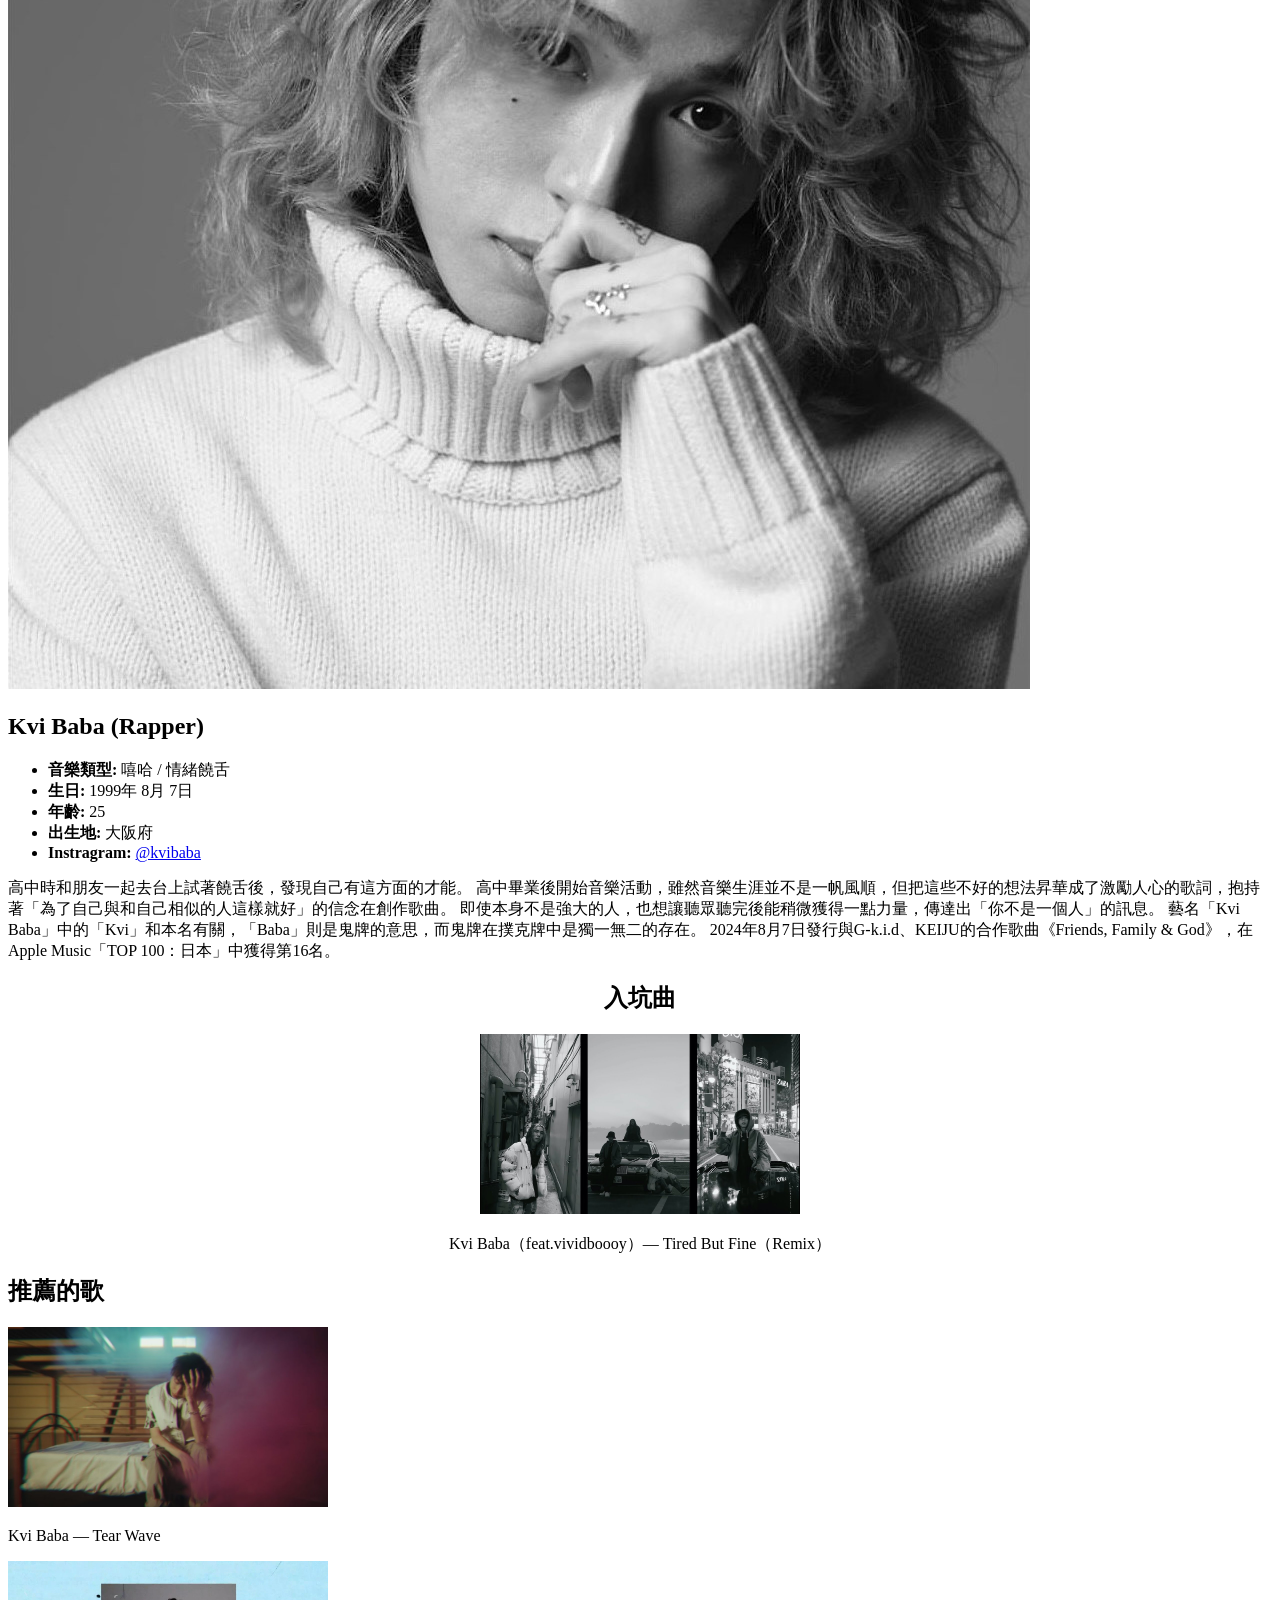
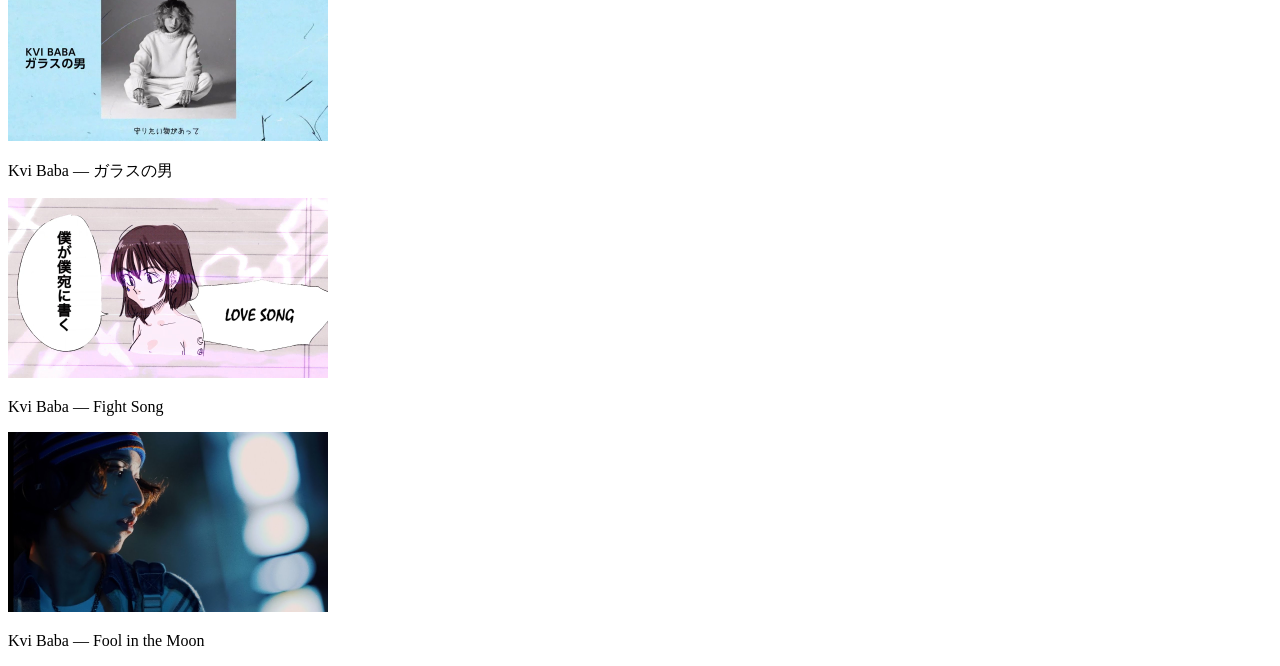
==== commit bc54ebe2: "Update index.html" ====
--- a/kur0/index.html
+++ b/kur0/index.html
@@ -124,12 +124,12 @@
 	   <div class="bob-container"> 
          <div class="bob-row">
 	       <div class="bob-2item">
-           <a href="https://youtu.be/sO1pQSdpwVs?si=7Y0TeQaxVw7oiFpg"><img src="圖片/21gram.jpg" width="320" height="180" title="YouTube_21グラム"></a>
+           <a href="https://youtu.be/sO1pQSdpwVs?si=7Y0TeQaxVw7oiFpg"><img src="21gram.jpg" width="320" height="180" title="YouTube_21グラム"></a>
 	       <p>The Brow Beat — 21グラム</p>
 		   </div>
 		 
 		   <div class="bob-2item">
-	       <a href="https://youtu.be/9e_Ceg-U6C4?si=V8ypOZevmpSWsGG5"><img src="圖片/kaminari.jpg" width="320" height="180" title="YouTube_KAMINARI FLAVOR"></a>
+	       <a href="https://youtu.be/9e_Ceg-U6C4?si=V8ypOZevmpSWsGG5"><img src="kaminari.jpg" width="320" height="180" title="YouTube_KAMINARI FLAVOR"></a>
 	       <p>ZIPANG OPERA — KAMINARI FLAVOR</p>
 		   </div>
 	     </div>
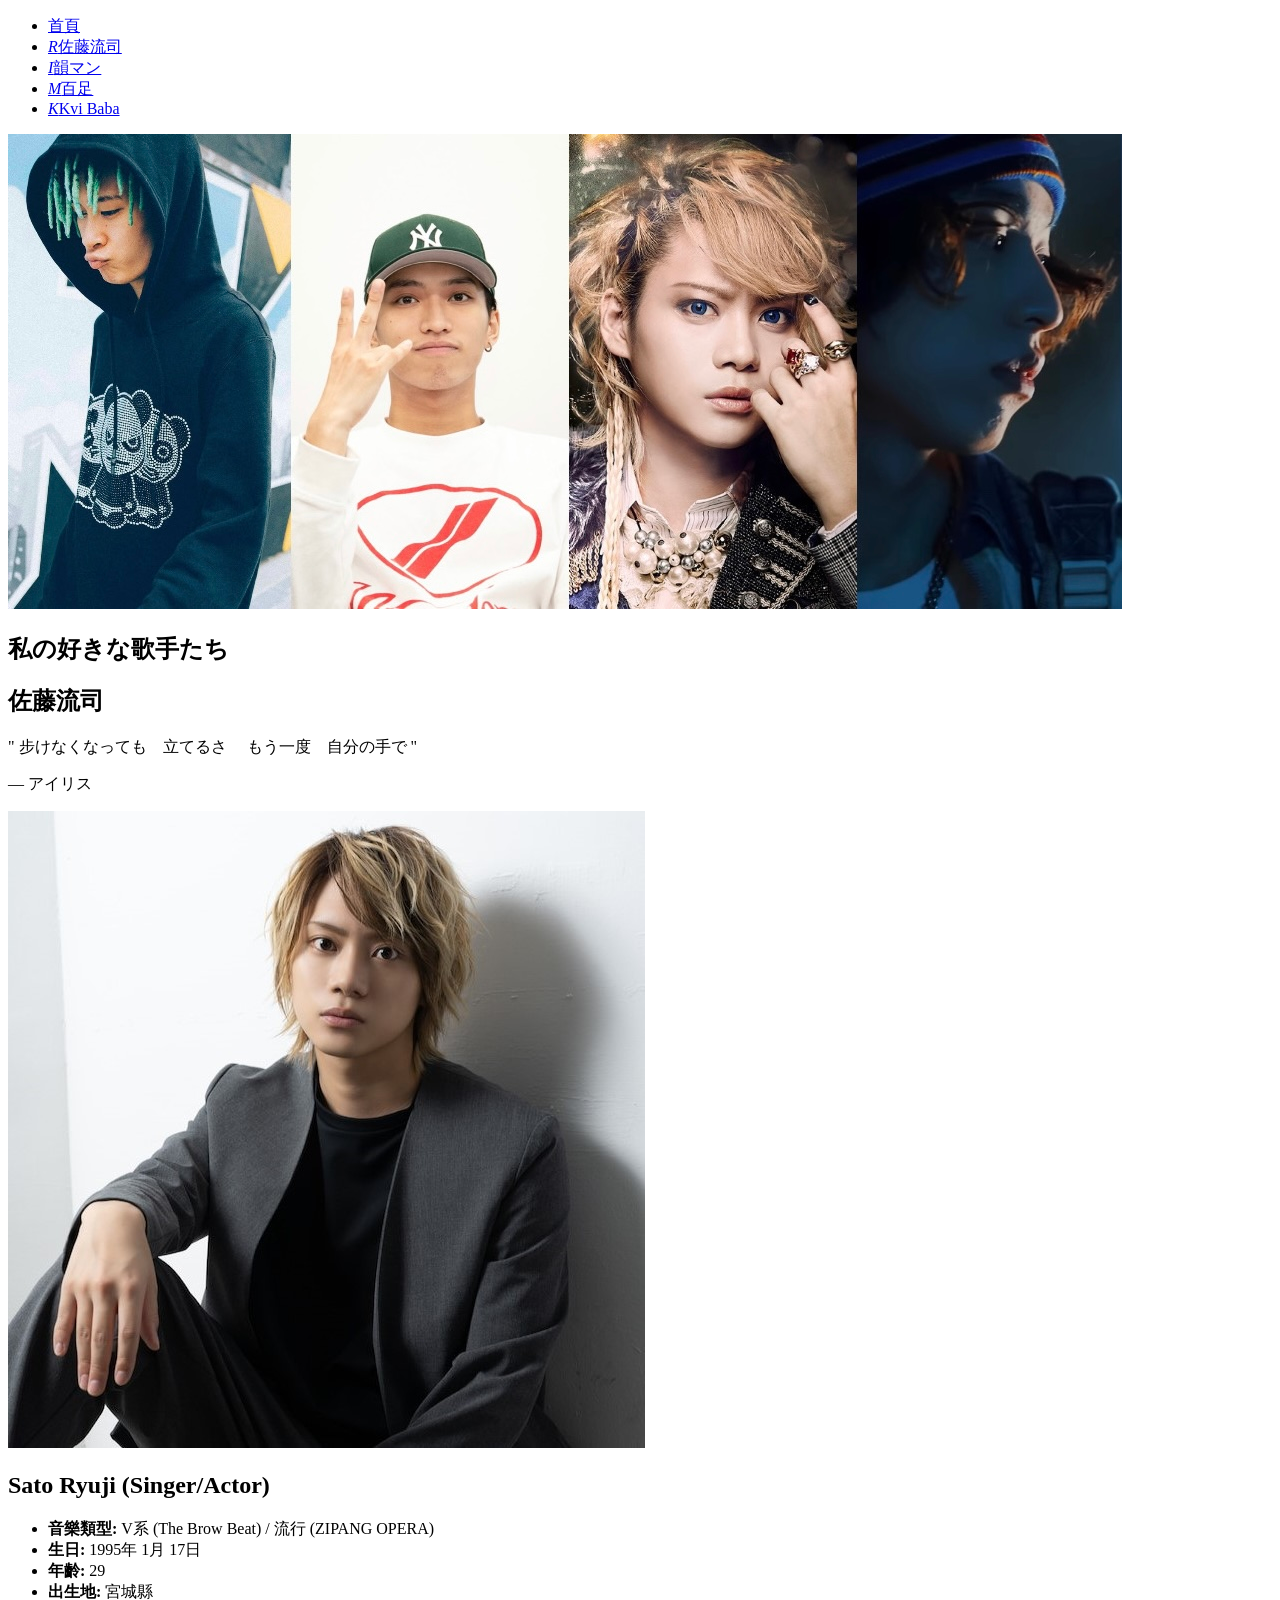
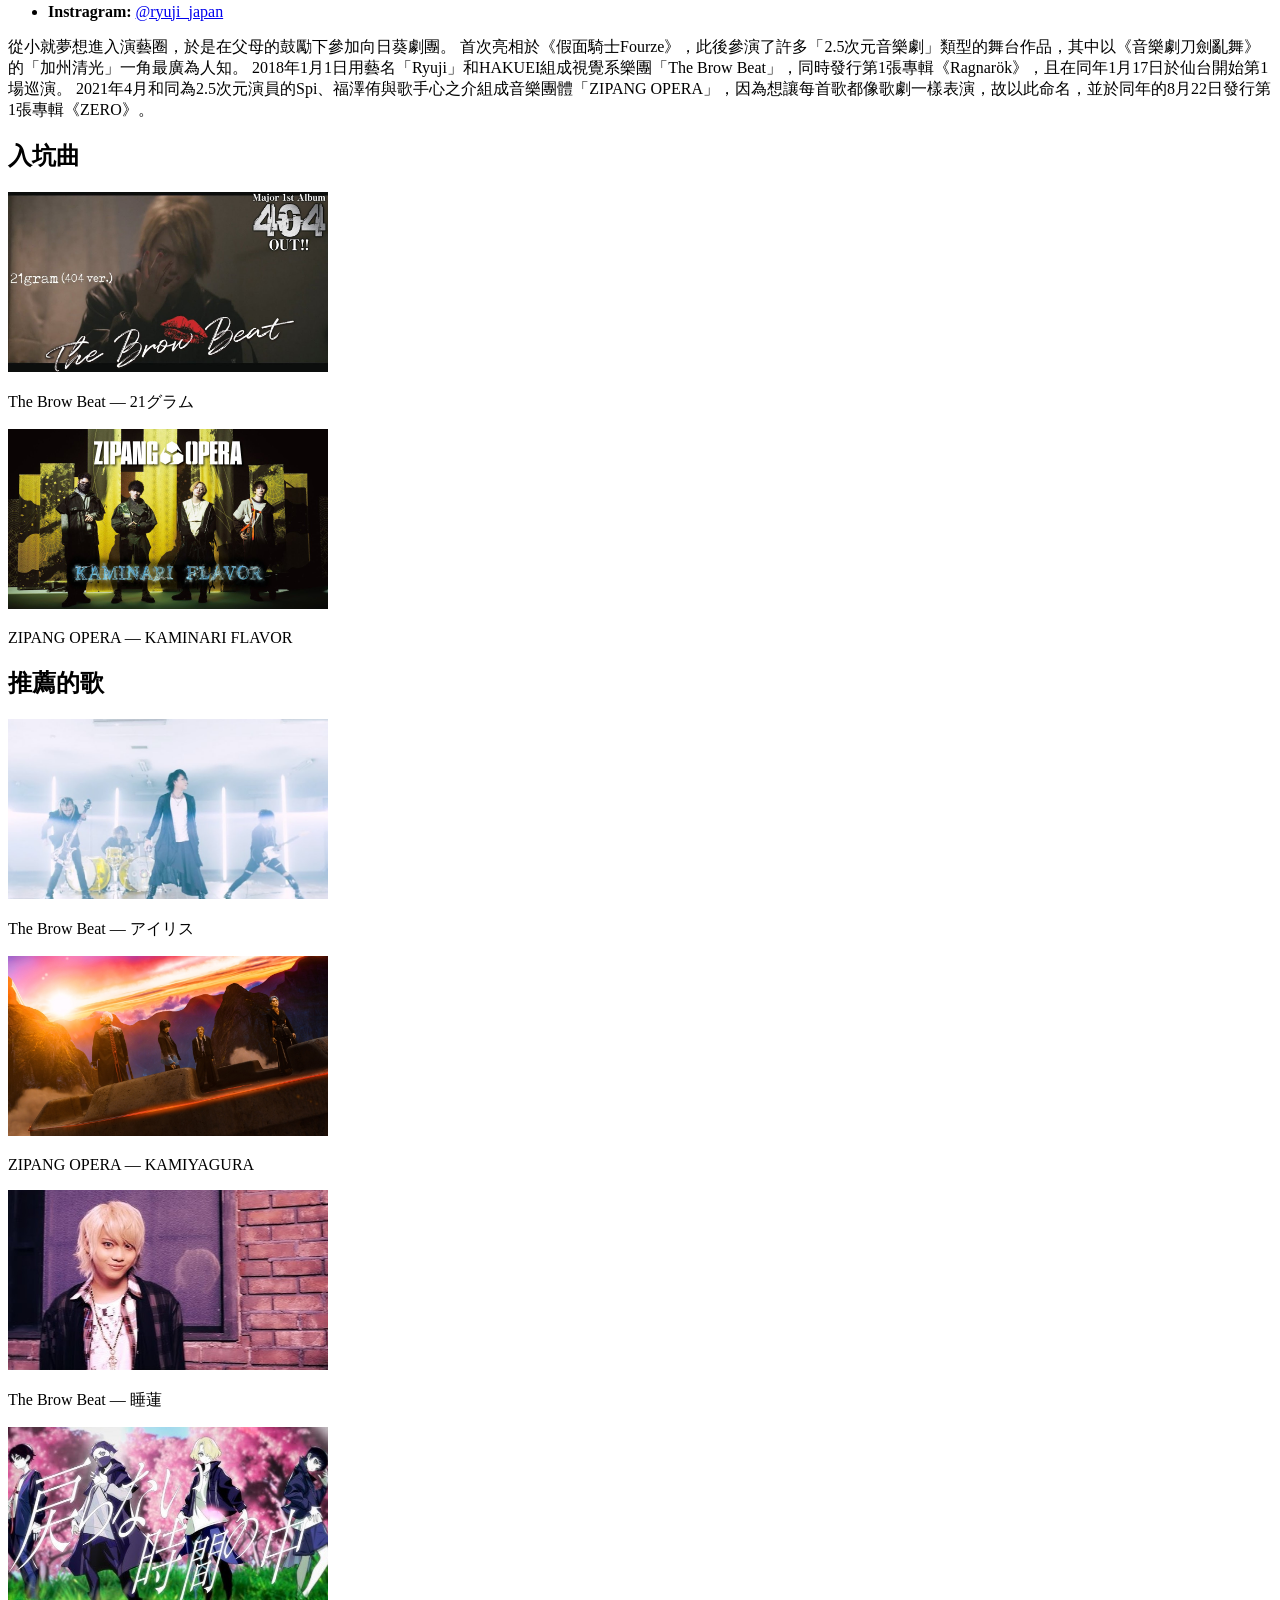
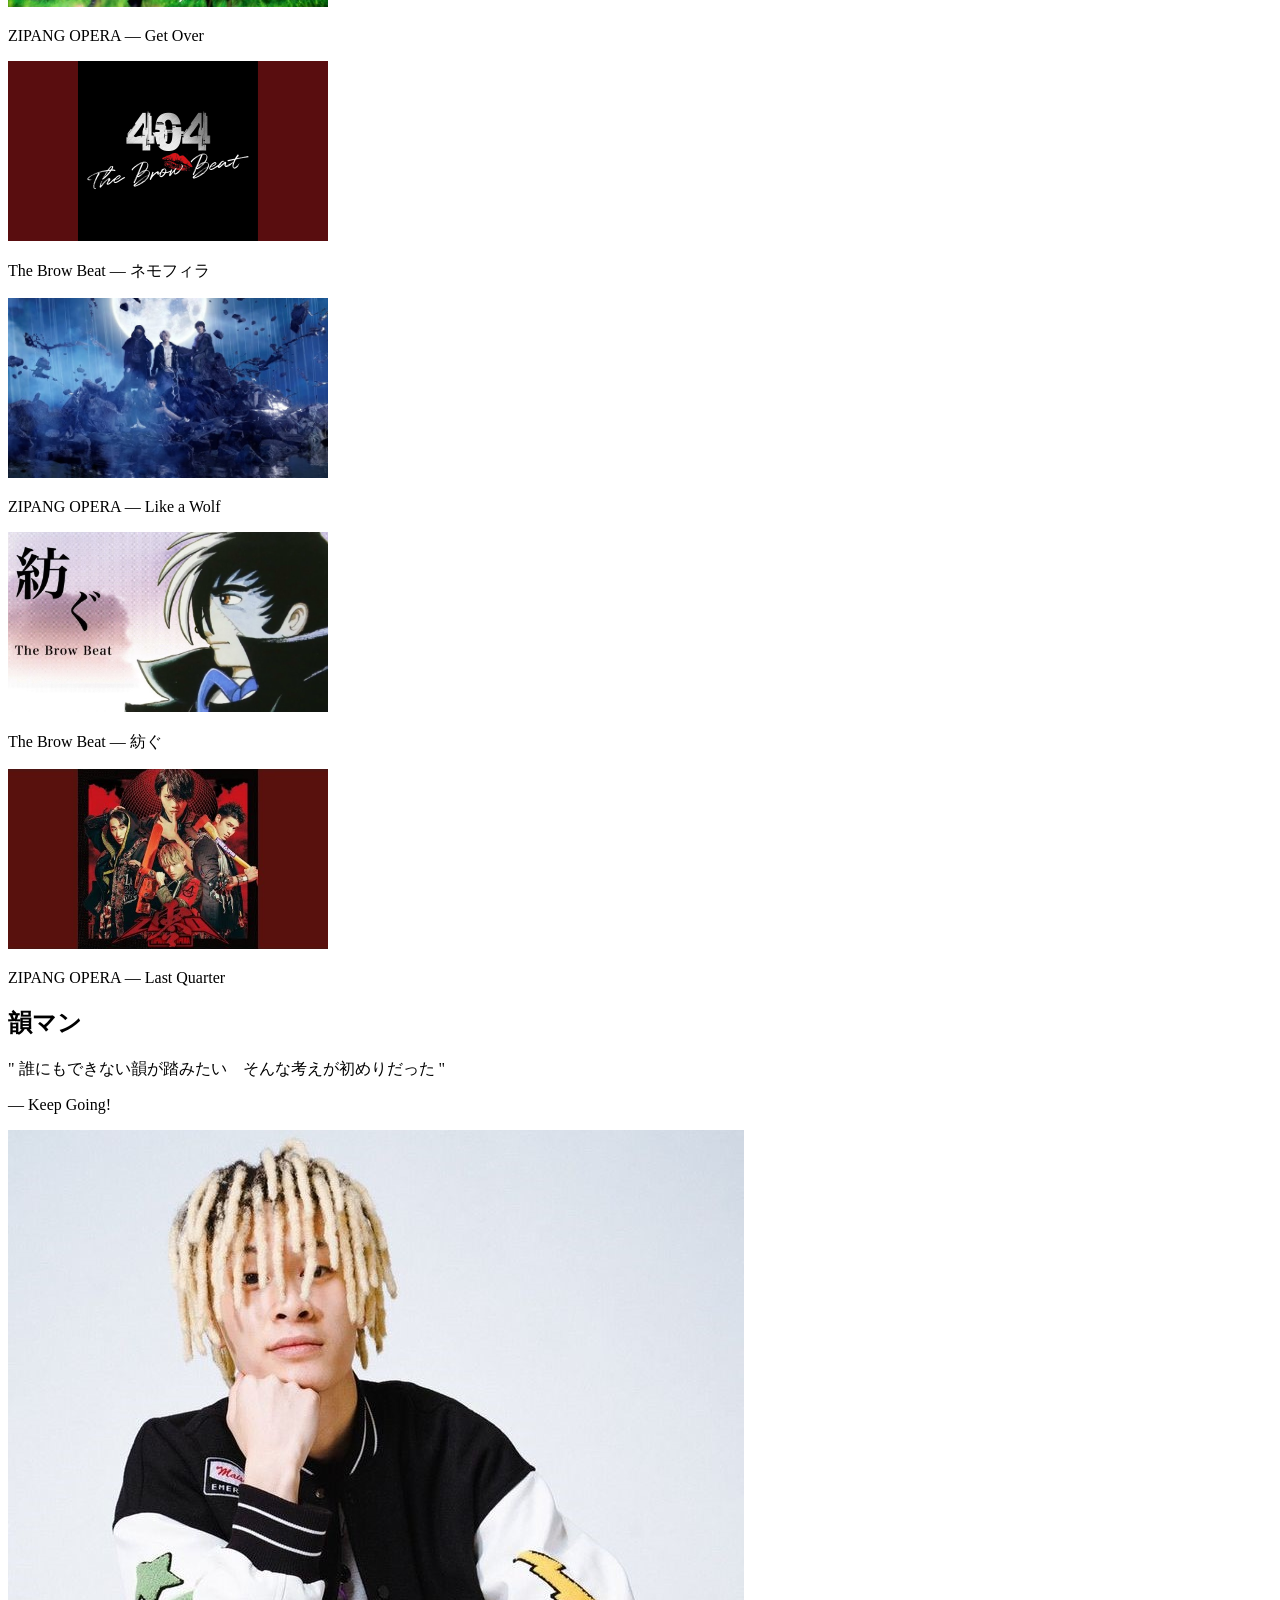
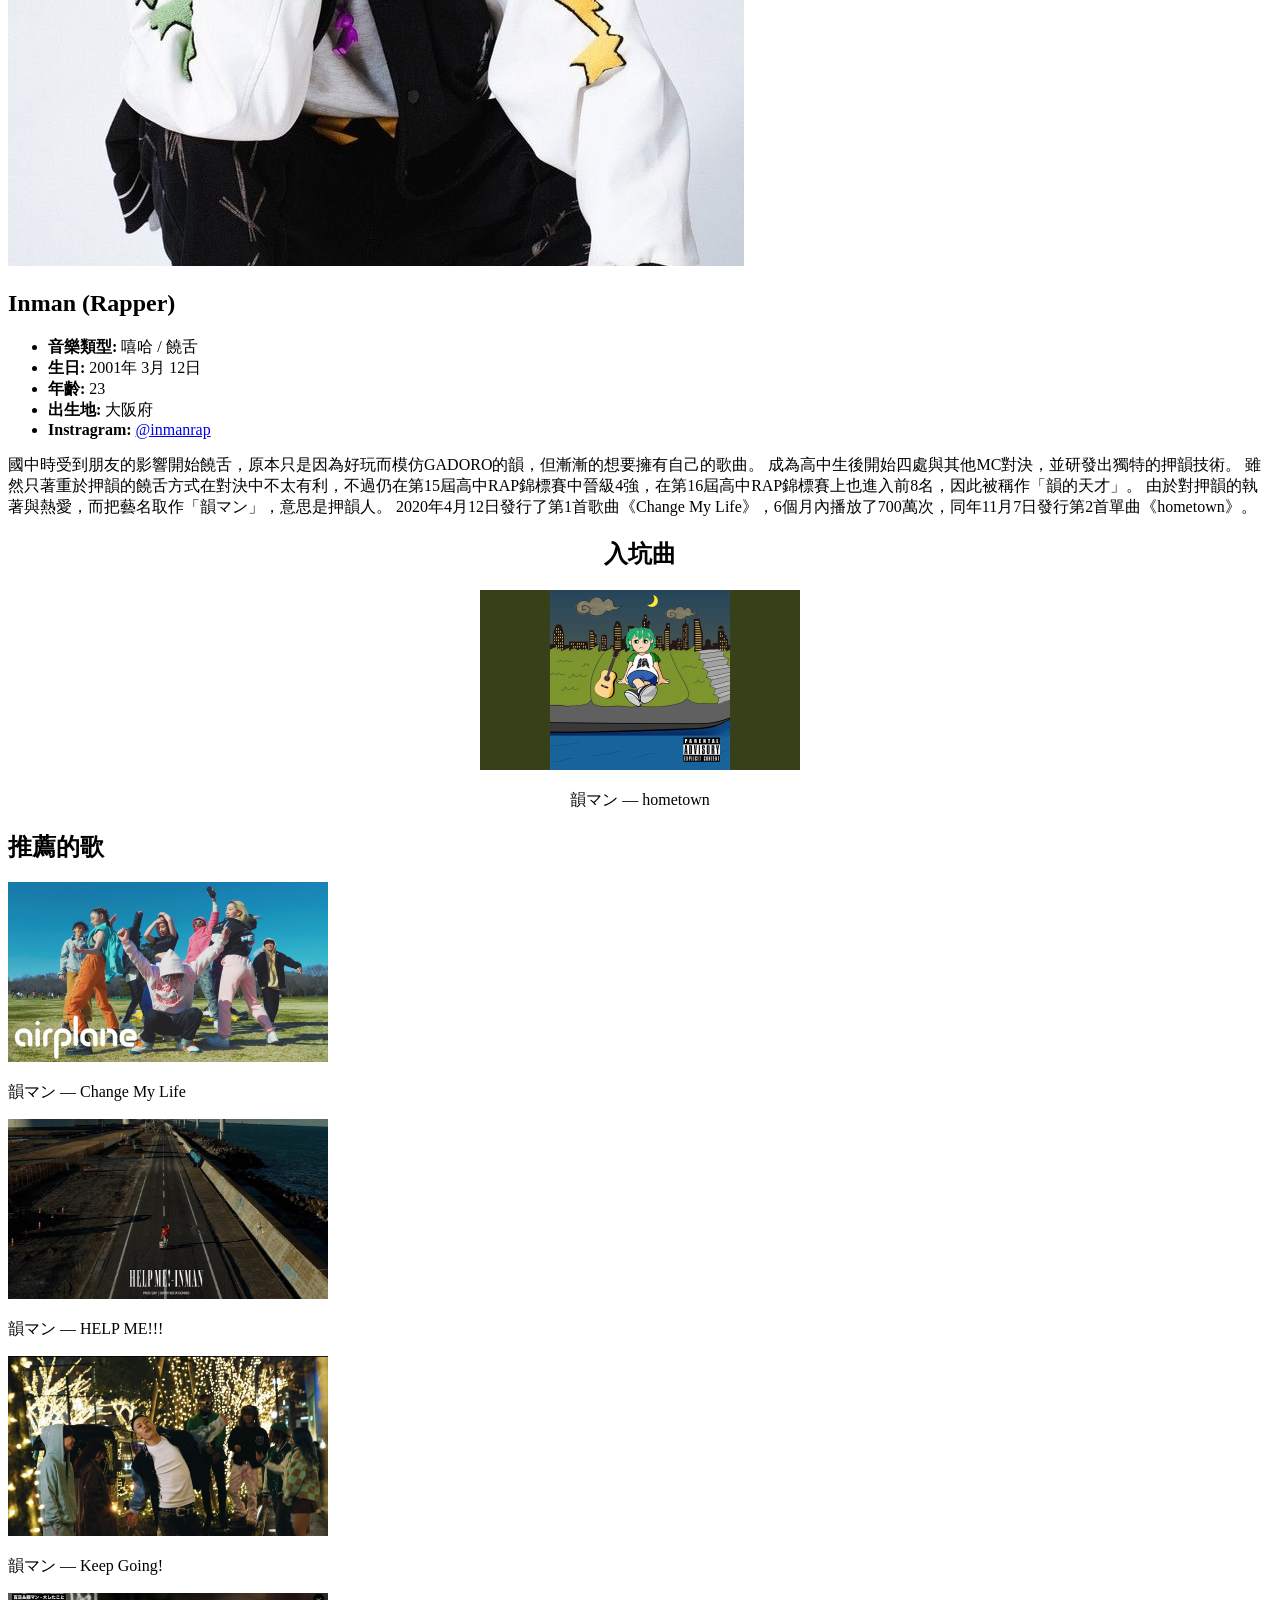
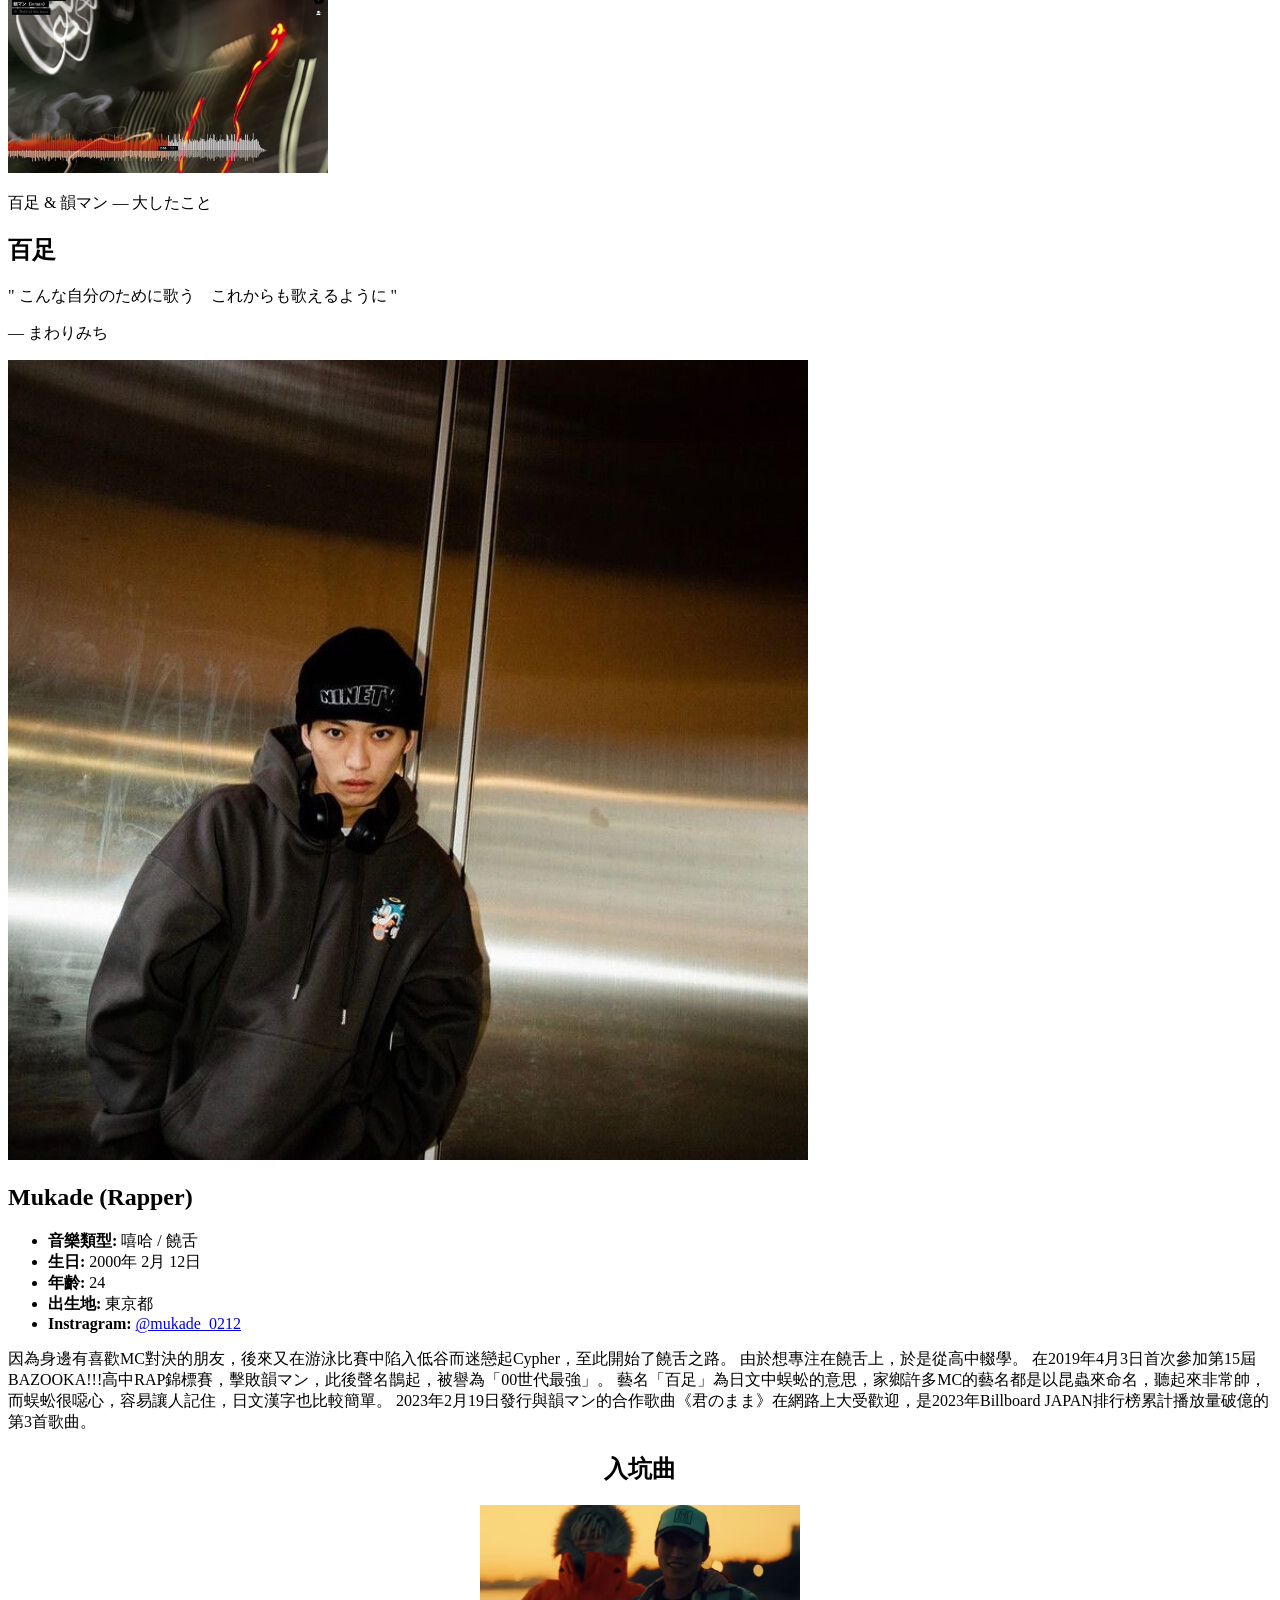
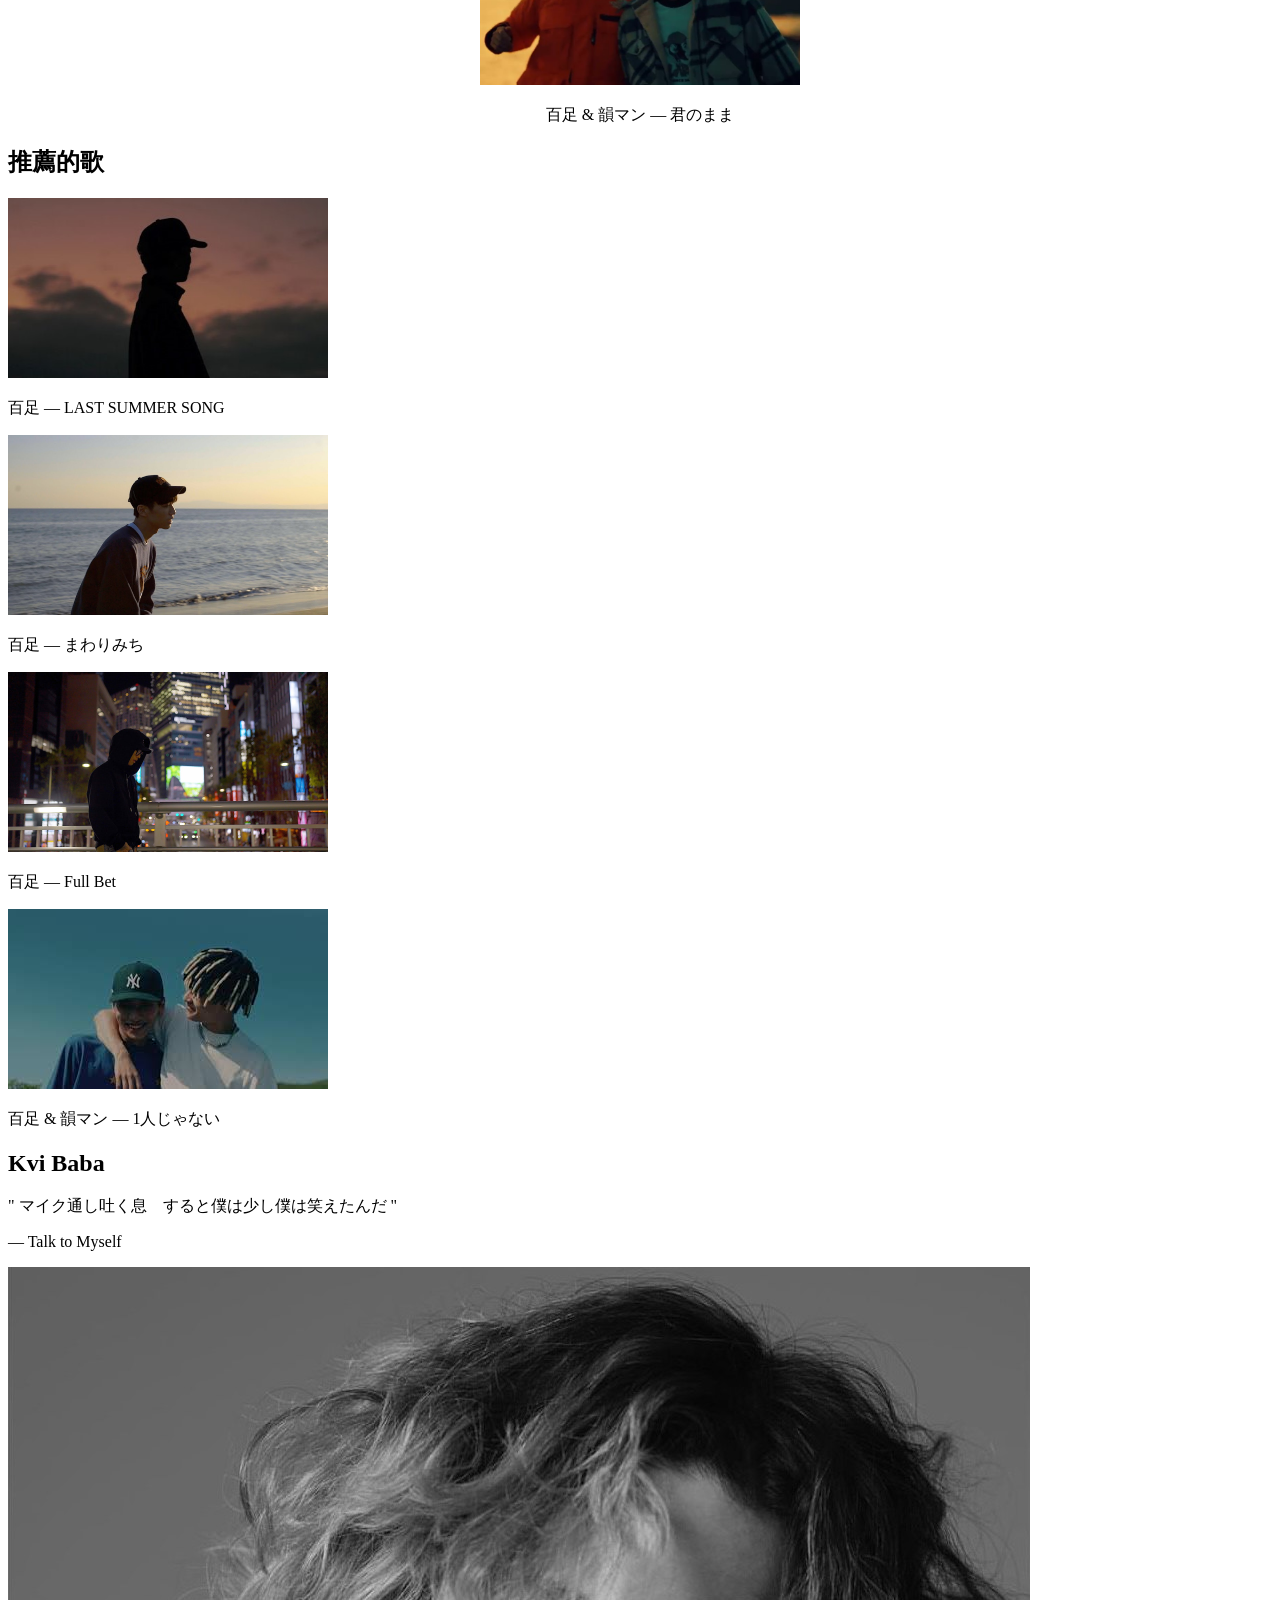
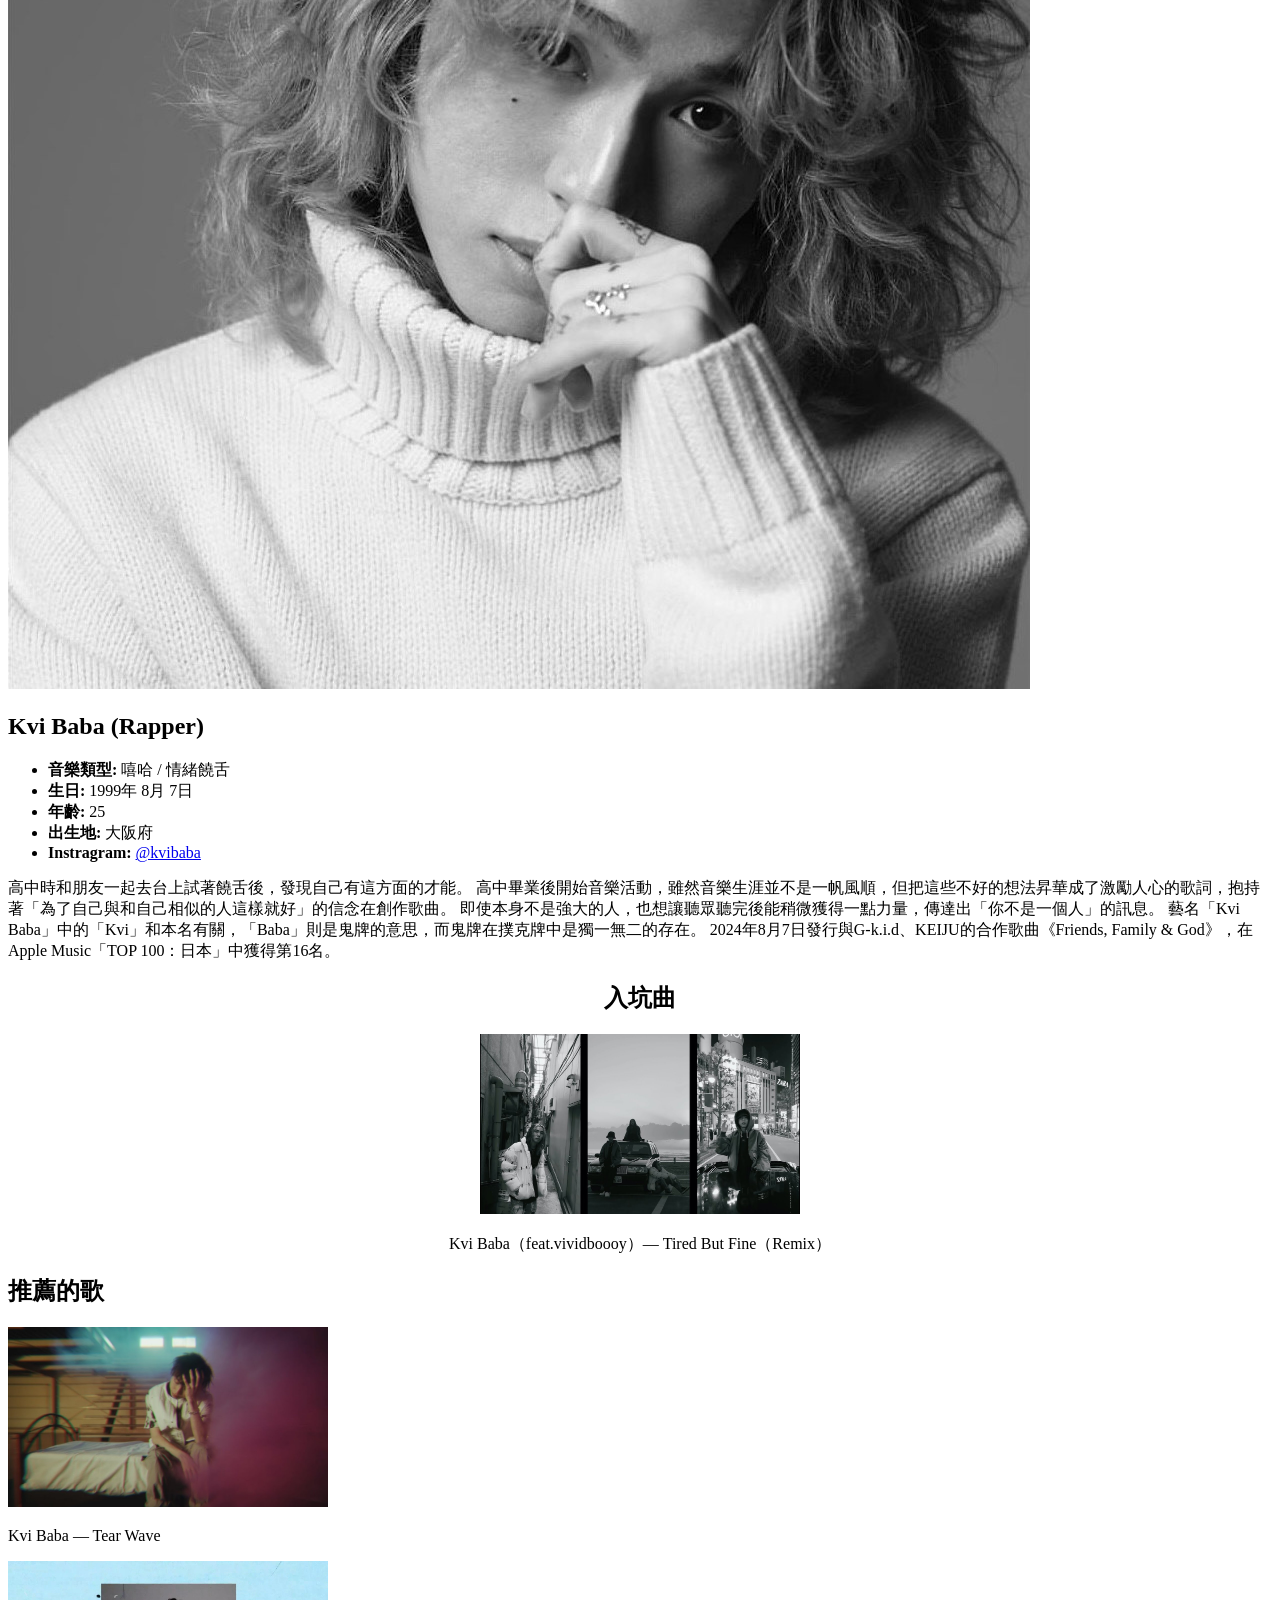
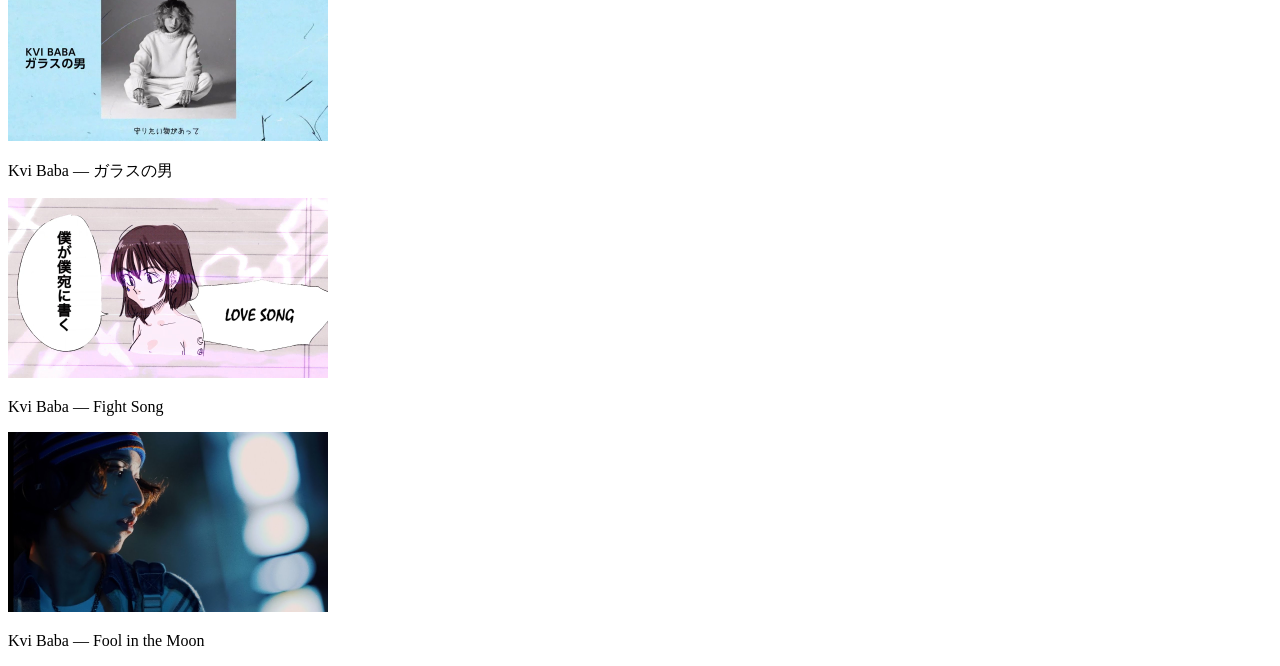
==== commit 2e9d29e6: "Update index.html" ====
--- a/kur0/index.html
+++ b/kur0/index.html
@@ -156,7 +156,7 @@
 		   </div>
 		 
 		   <div class="bob-2item">
-	       <a href="https://youtu.be/gE6hZQL54f0?si=BCRuEi7pS9Aa1Sy2"><img src="圖片/getover.jpg" width="320" height="180" title="YouTube_Get Over"></a>
+	       <a href="https://youtu.be/gE6hZQL54f0?si=BCRuEi7pS9Aa1Sy2"><img src="getover.jpg" width="320" height="180" title="YouTube_Get Over"></a>
 	       <p>ZIPANG OPERA — Get Over</p>
 		   </div>
 		   
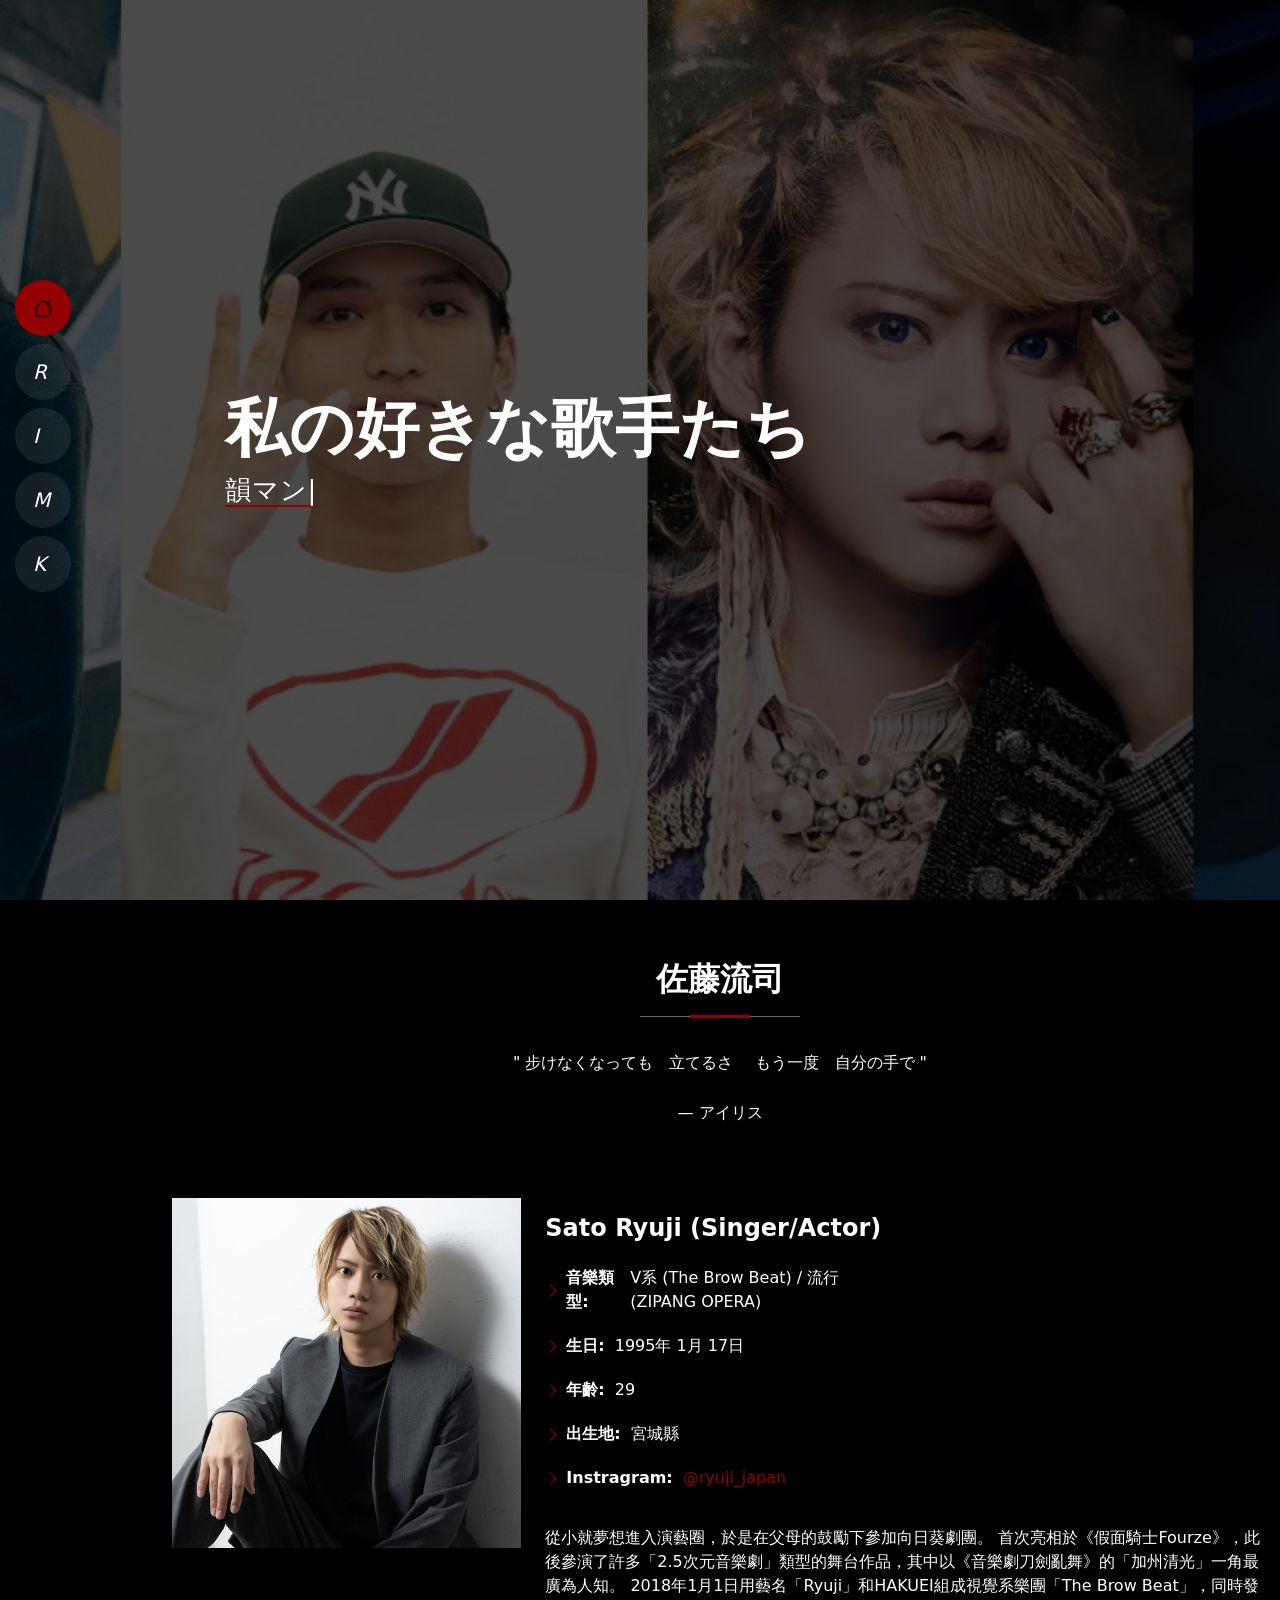
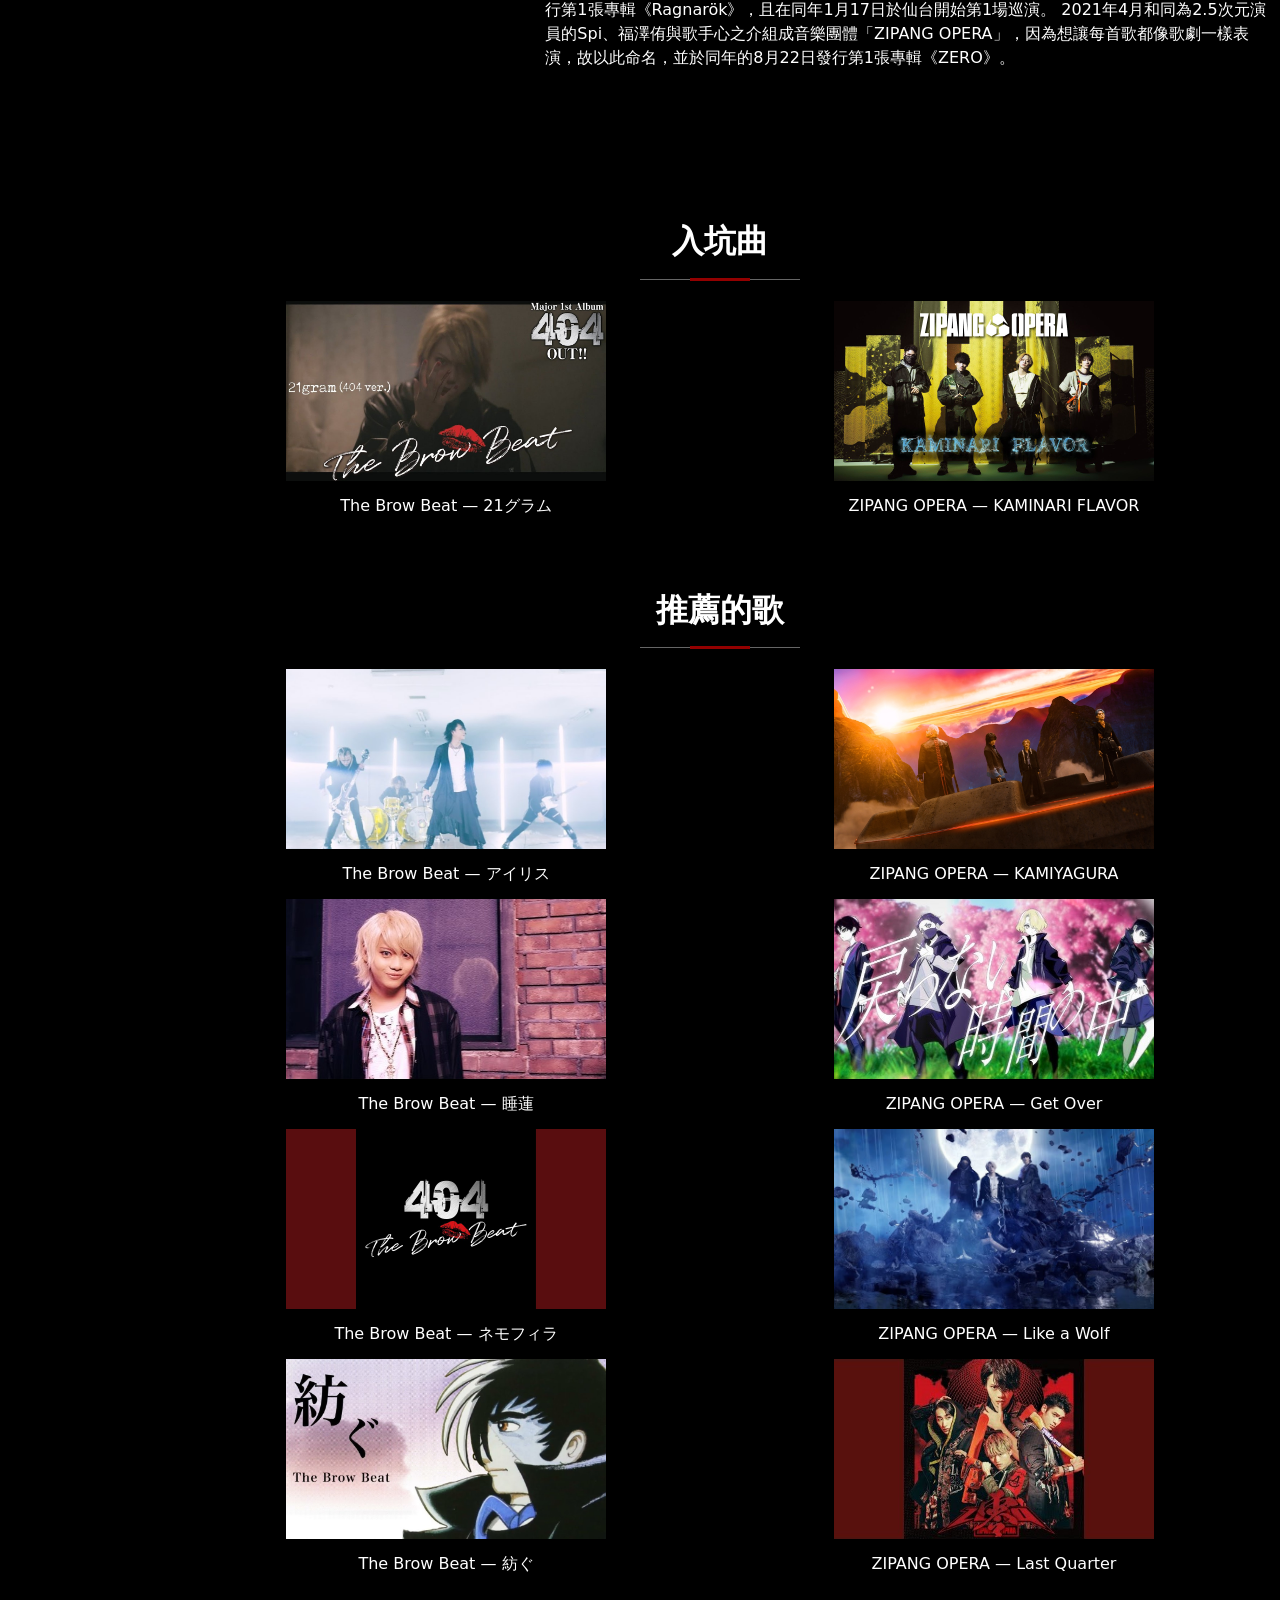
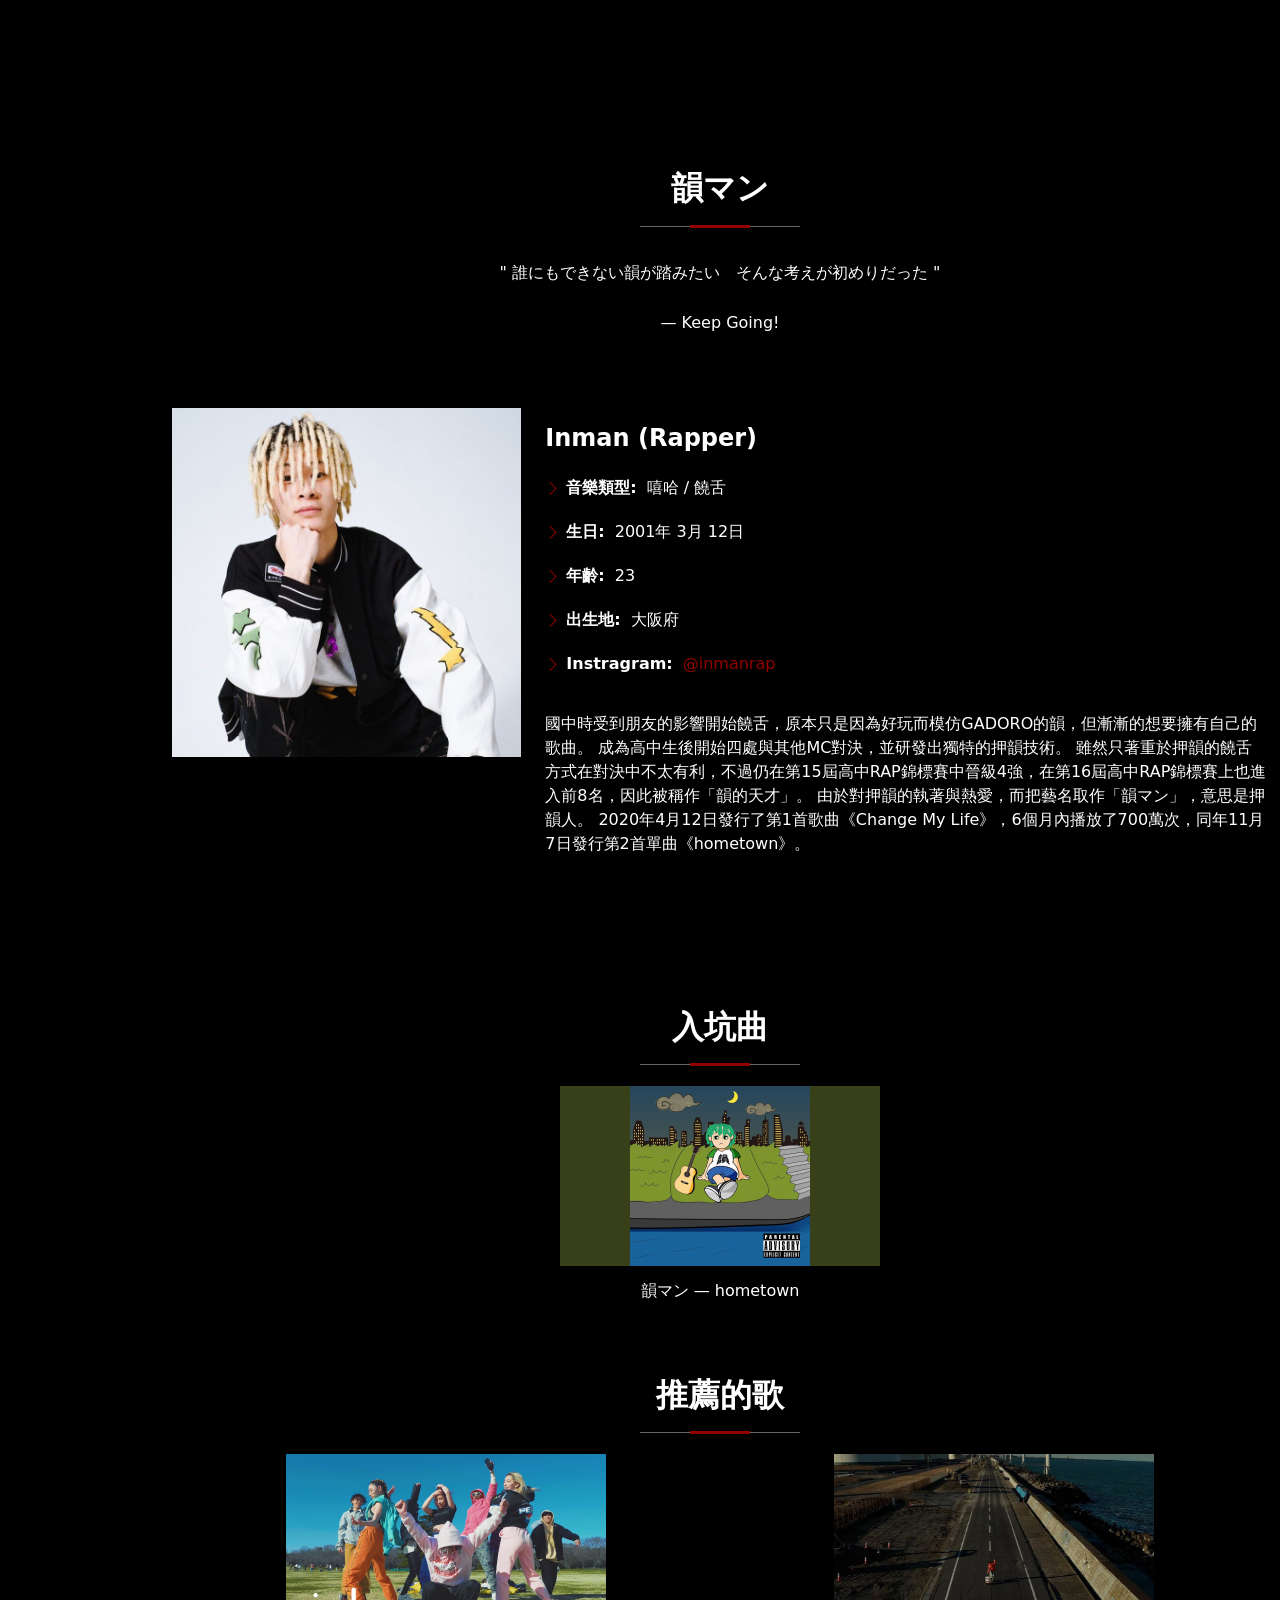
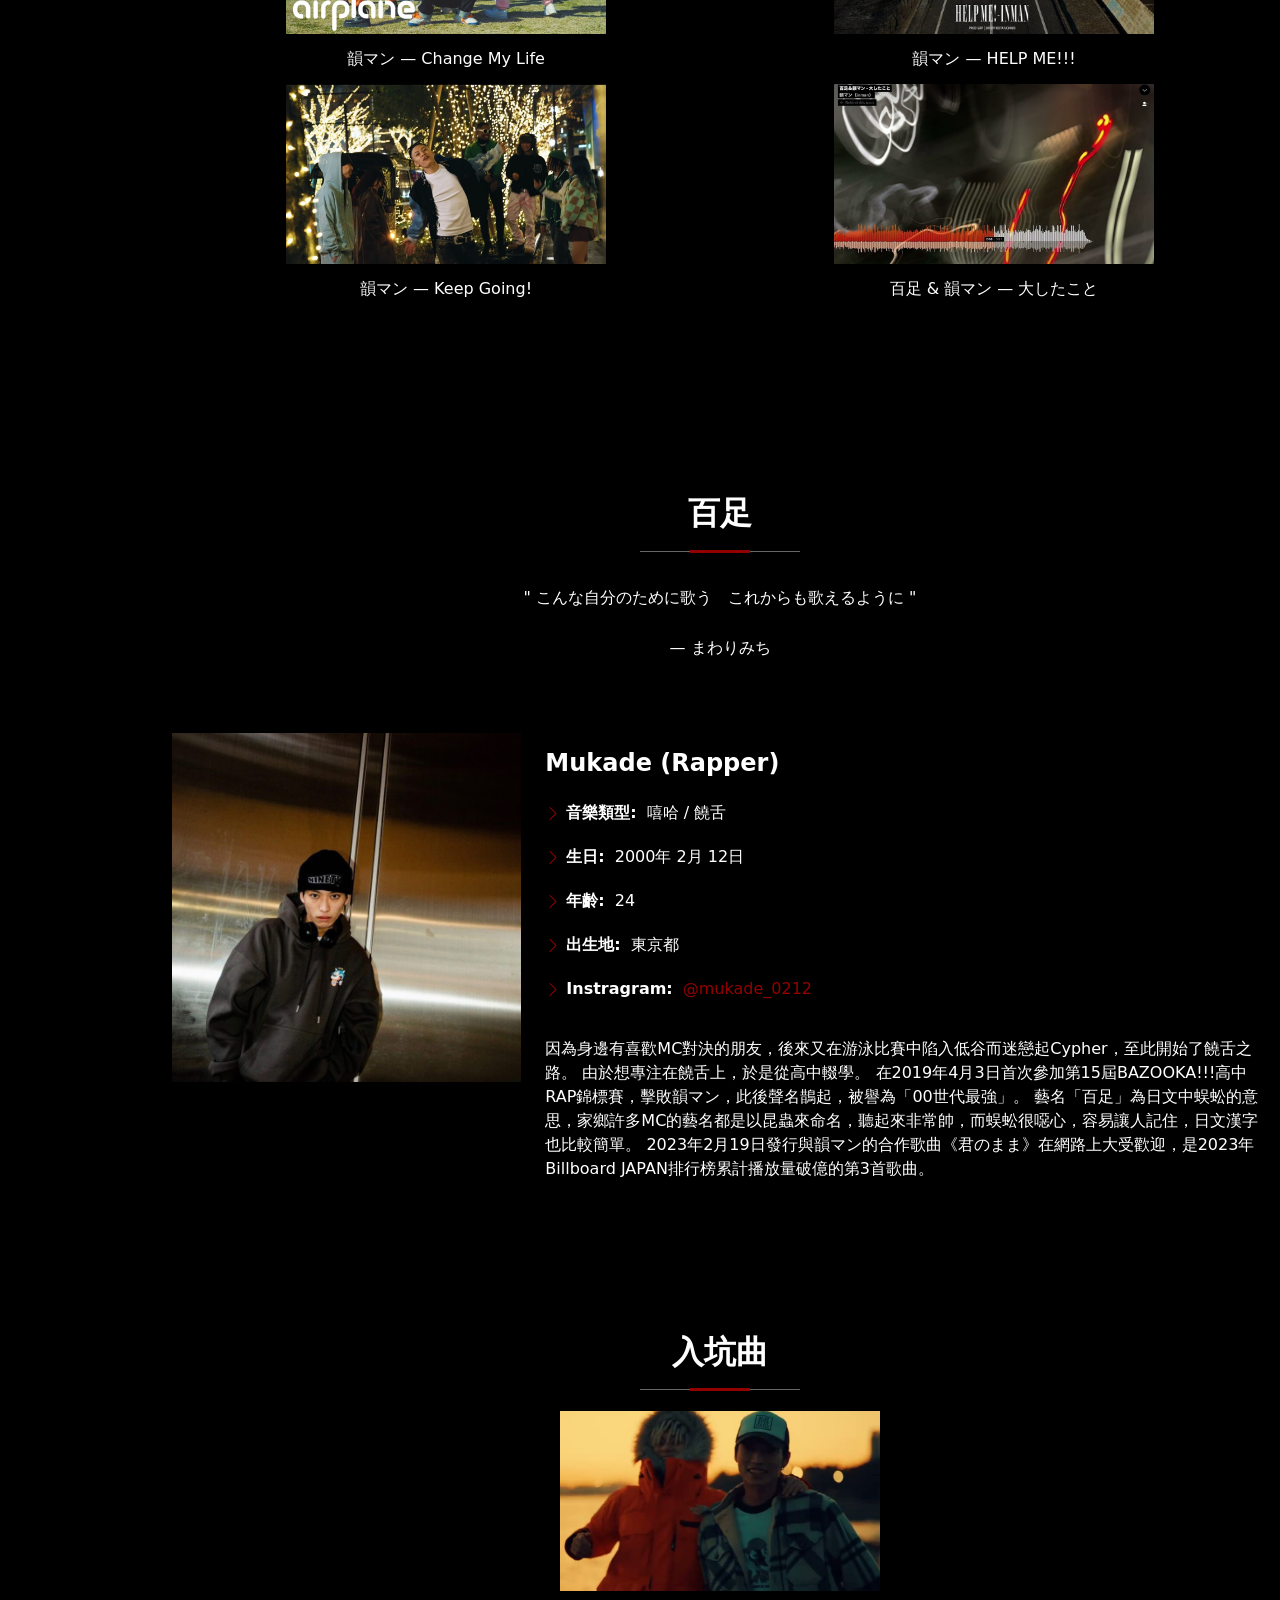
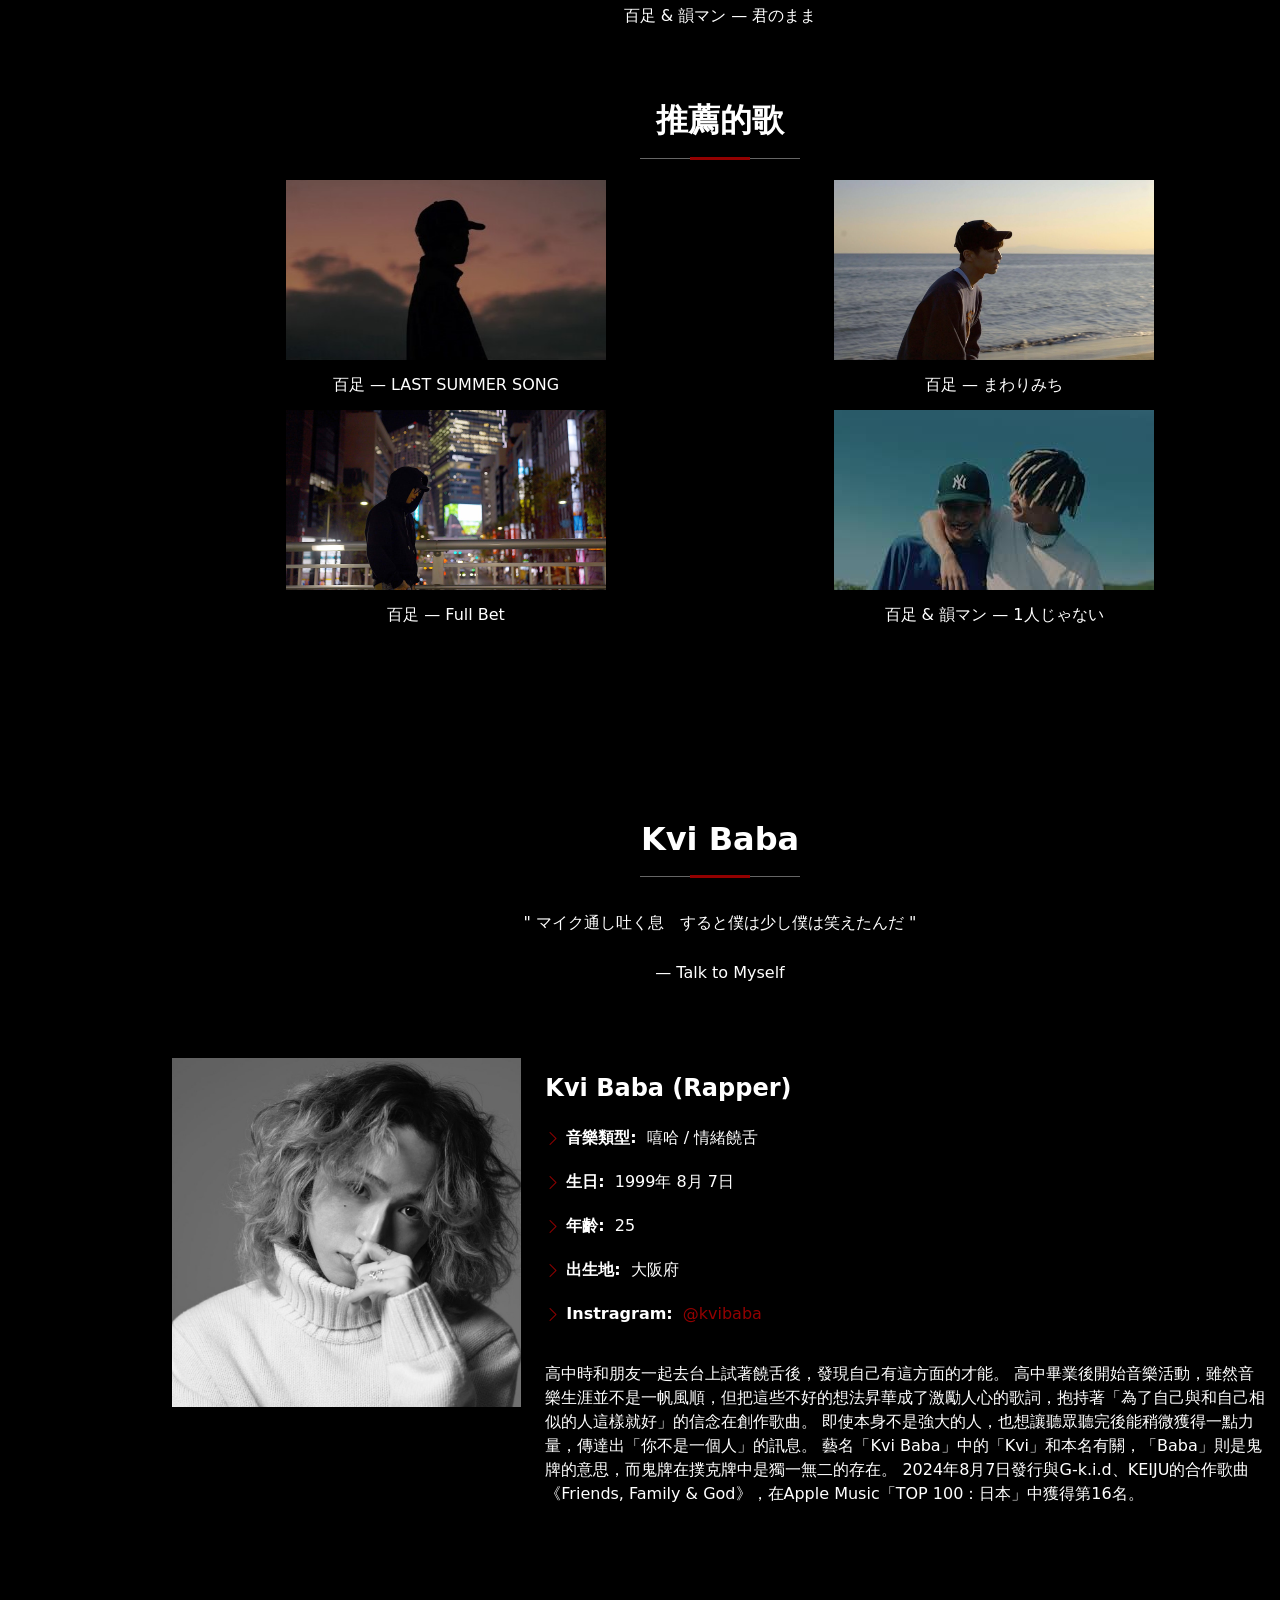
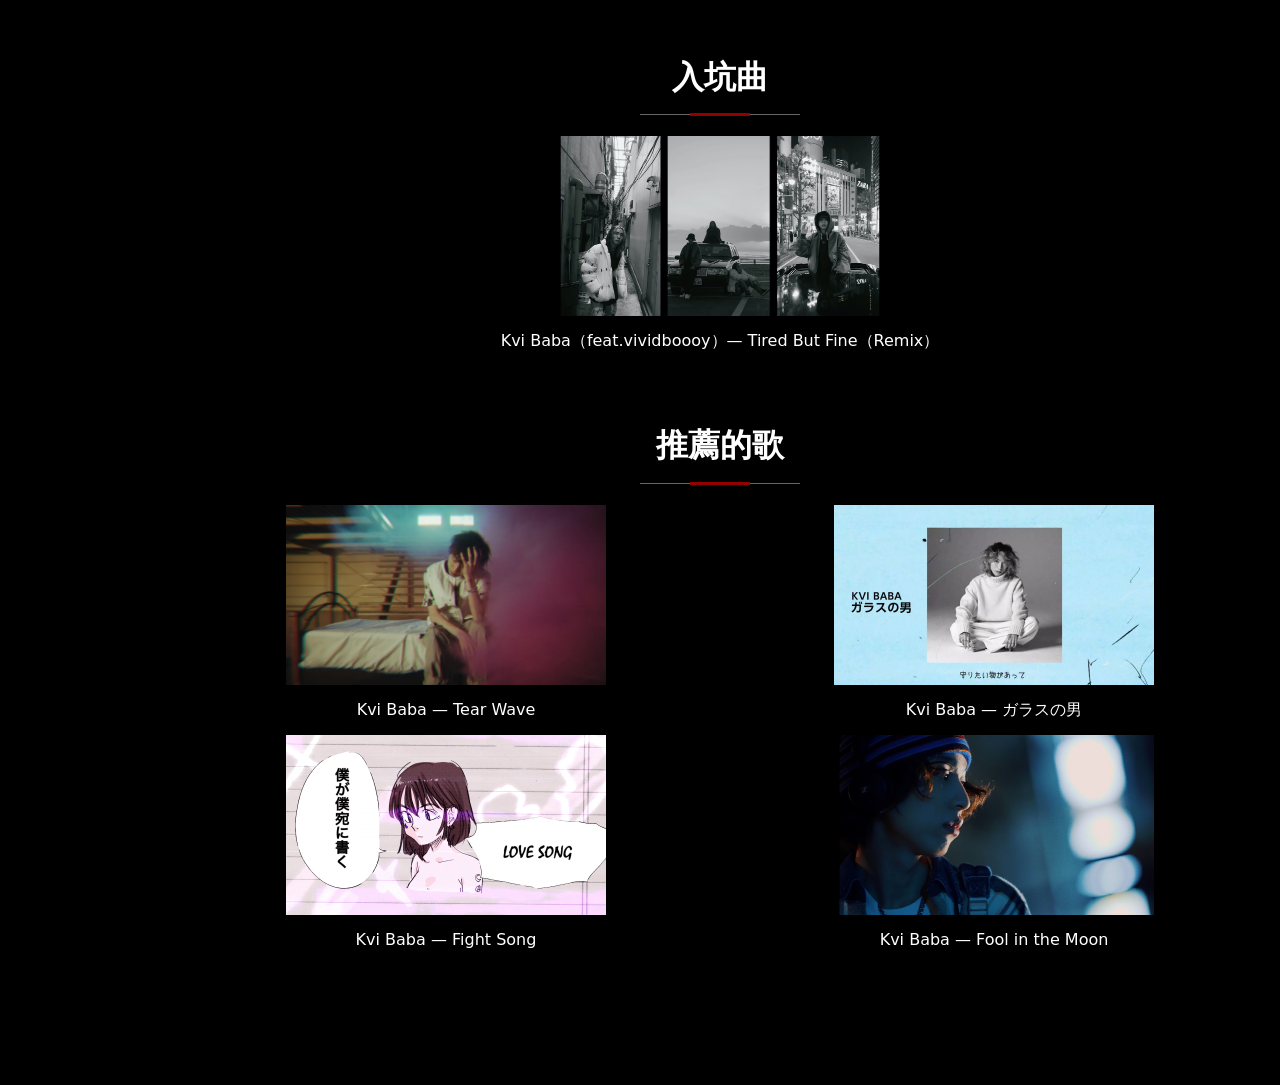
==== commit 67aba637: "Add files via upload" ====
--- a/kur0/index.html
+++ b/kur0/index.html
@@ -60,7 +60,7 @@
     <!-- Hero Section -->
     <section id="hero" class="hero section light-background">
 
-      <img src="封面.jpg" alt="">
+      <img src="圖片/封面.jpg" alt="">
 
       <div class="container" data-aos="zoom-out">
         <div class="row justify-content-center">
@@ -88,7 +88,7 @@
 
         <div class="row gy-4 justify-content-center">
           <div class="col-lg-4">
-            <img src="ryuji.jpg" class="img-fluid" alt="">
+            <img src="圖片/ryuji.jpg" class="img-fluid" alt="">
           </div>
           <div class="col-lg-8 content">
 		    <h2>Sato Ryuji (Singer/Actor)</h2>
@@ -124,12 +124,12 @@
 	   <div class="bob-container"> 
          <div class="bob-row">
 	       <div class="bob-2item">
-           <a href="https://youtu.be/sO1pQSdpwVs?si=7Y0TeQaxVw7oiFpg"><img src="21gram.jpg" width="320" height="180" title="YouTube_21グラム"></a>
+           <a href="https://youtu.be/sO1pQSdpwVs?si=7Y0TeQaxVw7oiFpg"><img src="圖片/21gram.jpg" width="320" height="180" title="YouTube_21グラム"></a>
 	       <p>The Brow Beat — 21グラム</p>
 		   </div>
 		 
 		   <div class="bob-2item">
-	       <a href="https://youtu.be/9e_Ceg-U6C4?si=V8ypOZevmpSWsGG5"><img src="kaminari.jpg" width="320" height="180" title="YouTube_KAMINARI FLAVOR"></a>
+	       <a href="https://youtu.be/9e_Ceg-U6C4?si=V8ypOZevmpSWsGG5"><img src="圖片/kaminari.jpg" width="320" height="180" title="YouTube_KAMINARI FLAVOR"></a>
 	       <p>ZIPANG OPERA — KAMINARI FLAVOR</p>
 		   </div>
 	     </div>
@@ -141,42 +141,42 @@
 	   <div class="bob-container"> 
          <div class="bob-row">
 		   <div class="bob-2item">
-           <a href="https://youtu.be/nCiV1ayBx7k?si=s75jqZYDnZ00Hesn"><img src="airisu.jpg" width="320" height="180" title="YouTube_アイリス"></a>
+           <a href="https://youtu.be/nCiV1ayBx7k?si=s75jqZYDnZ00Hesn"><img src="圖片/airisu.jpg" width="320" height="180" title="YouTube_アイリス"></a>
 	       <p>The Brow Beat — アイリス</p>
 		   </div>
 		 
 		   <div class="bob-2item">
-	       <a href="https://youtu.be/ZD3iT479gfs?si=RyxMLNI2hpl4SFhw"><img src="kamiyagura.jpg" width="320" height="180" title="YouTube_KAMIYAGURA"></a>
+	       <a href="https://youtu.be/ZD3iT479gfs?si=RyxMLNI2hpl4SFhw"><img src="圖片/kamiyagura.jpg" width="320" height="180" title="YouTube_KAMIYAGURA"></a>
 	       <p>ZIPANG OPERA — KAMIYAGURA</p>
 		   </div>
 		   
 		   <div class="bob-2item">
-           <a href="https://youtu.be/8JDPrjOzaaI?si=YvvHBMO-p8wdPbVl"><img src="surei.jpg" width="320" height="180" title="YouTube_睡蓮"></a>
+           <a href="https://youtu.be/8JDPrjOzaaI?si=YvvHBMO-p8wdPbVl"><img src="圖片/surei.jpg" width="320" height="180" title="YouTube_睡蓮"></a>
 	       <p>The Brow Beat — 睡蓮</p>
 		   </div>
 		 
 		   <div class="bob-2item">
-	       <a href="https://youtu.be/gE6hZQL54f0?si=BCRuEi7pS9Aa1Sy2"><img src="getover.jpg" width="320" height="180" title="YouTube_Get Over"></a>
+	       <a href="https://youtu.be/gE6hZQL54f0?si=BCRuEi7pS9Aa1Sy2"><img src="圖片/getover.jpg" width="320" height="180" title="YouTube_Get Over"></a>
 	       <p>ZIPANG OPERA — Get Over</p>
 		   </div>
 		   
 		   <div class="bob-2item">
-           <a href="https://youtu.be/I8rLOn-BqSk?si=p1I19AJAQFPYNp28"><img src="nemofila.jpg" width="320" height="180" title="YouTube_ネモフィラ"></a>
+           <a href="https://youtu.be/I8rLOn-BqSk?si=p1I19AJAQFPYNp28"><img src="圖片/nemofila.jpg" width="320" height="180" title="YouTube_ネモフィラ"></a>
 	       <p>The Brow Beat — ネモフィラ</p>
 		   </div>
 		 
 		   <div class="bob-2item">
-	       <a href="https://youtu.be/be7q35GI2vw?si=Da0YtISl1z94L7ge"><img src="likeawolf.jpg" width="320" height="180" title="YouTube_Like a Wolf"></a>
+	       <a href="https://youtu.be/be7q35GI2vw?si=Da0YtISl1z94L7ge"><img src="圖片/likeawolf.jpg" width="320" height="180" title="YouTube_Like a Wolf"></a>
 	       <p>ZIPANG OPERA — Like a Wolf</p>
 		   </div>
 		   
 		   <div class="bob-2item">
-           <a href="https://youtu.be/ftFzmwOzUXI?si=RlT82HJNJ4YwVrCB"><img src="tsumugu.jpg" width="320" height="180" title="YouTube_紡ぐ"></a>
+           <a href="https://youtu.be/ftFzmwOzUXI?si=RlT82HJNJ4YwVrCB"><img src="圖片/tsumugu.jpg" width="320" height="180" title="YouTube_紡ぐ"></a>
 	       <p>The Brow Beat — 紡ぐ</p>
 		   </div>
 		 
 		   <div class="bob-2item">
-	       <a href="https://youtu.be/AZ5bY__LIsg?si=GBHX8ShcPxCiyv6b"><img src="lastquarter.jpg" width="320" height="180" title="YouTube_Last Quarter"></a>
+	       <a href="https://youtu.be/AZ5bY__LIsg?si=GBHX8ShcPxCiyv6b"><img src="圖片/lastquarter.jpg" width="320" height="180" title="YouTube_Last Quarter"></a>
 	       <p>ZIPANG OPERA — Last Quarter</p>
 		   </div>
 	     </div>
@@ -198,7 +198,7 @@
 
         <div class="row gy-4 justify-content-center">
           <div class="col-lg-4">
-            <img src="inman.jpg" class="img-fluid" alt="">
+            <img src="圖片/inman.jpg" class="img-fluid" alt="">
           </div>
           <div class="col-lg-8 content">
 		    <h2>Inman (Rapper)</h2>
@@ -233,7 +233,7 @@
 	 <div class="container section-title" data-aos="fade-up">
 	 <center>
 	 <h2>入坑曲</h2>
-     <a href="https://youtu.be/96ZoBZN_Uwk?si=KApwkvgxAx4HPevF"><img src="hometown.jpg" width="320" height="180" title="YouTube_hometown"></a>
+     <a href="https://youtu.be/96ZoBZN_Uwk?si=KApwkvgxAx4HPevF"><img src="圖片/hometown.jpg" width="320" height="180" title="YouTube_hometown"></a>
 	 <p>韻マン — hometown</p>
 	 </center>
 	 </div> 
@@ -244,22 +244,22 @@
          <div class="bob-row">
 		 
 	       <div class="bob-2item">
-           <a href="https://youtu.be/EoHfIPa1zgA?si=Hy0gsrvQGrA5sqLs"><img src="changemylife.jpg" width="320" height="180" title="YouTube_Change My Life"></a>
+           <a href="https://youtu.be/EoHfIPa1zgA?si=Hy0gsrvQGrA5sqLs"><img src="圖片/changemylife.jpg" width="320" height="180" title="YouTube_Change My Life"></a>
 	       <p>韻マン — Change My Life</p>
 		   </div>
 		 
 		   <div class="bob-2item">
-	       <a href="https://youtu.be/UUr7FfGddA0?si=DgjNda9ETVnZYmpB"><img src="helpme.jpg" width="320" height="180" title="YouTube_HELP ME!!!"></a>
+	       <a href="https://youtu.be/UUr7FfGddA0?si=DgjNda9ETVnZYmpB"><img src="圖片/helpme.jpg" width="320" height="180" title="YouTube_HELP ME!!!"></a>
 	       <p>韻マン — HELP ME!!!</p>
 		   </div>
 		   
 		   <div class="bob-2item">
-           <a href="https://youtu.be/3nFinNzFO3k?si=ABDtZcv7a8CR8jGI"><img src="keepgoing.jpg" width="320" height="180" title="YouTube_Keep Going!"></a>
+           <a href="https://youtu.be/3nFinNzFO3k?si=ABDtZcv7a8CR8jGI"><img src="圖片/keepgoing.jpg" width="320" height="180" title="YouTube_Keep Going!"></a>
 	       <p>韻マン — Keep Going!</p>
 		   </div>
 		   
 		   <div class="bob-2item">
-           <a href="https://youtu.be/ZNoWptdoTFc?si=_gsX0iGMcffJU_T-"><img src="daishitakoto.jpg" width="320" height="180" title="YouTube_大したこと"></a>
+           <a href="https://youtu.be/ZNoWptdoTFc?si=_gsX0iGMcffJU_T-"><img src="圖片/daishitakoto.jpg" width="320" height="180" title="YouTube_大したこと"></a>
 	       <p>百足 & 韻マン — 大したこと</p>
 		   </div>
 		   
@@ -283,7 +283,7 @@
 
         <div class="row gy-4 justify-content-center">
           <div class="col-lg-4">
-            <img src="mukade.jpg" class="img-fluid" alt="">
+            <img src="圖片/mukade.jpg" class="img-fluid" alt="">
           </div>
           <div class="col-lg-8 content">
 		    <h2>Mukade (Rapper)</h2>
@@ -318,7 +318,7 @@
 	 <div class="container section-title" data-aos="fade-up">
 	 <center>
 	 <h2>入坑曲</h2>
-     <a href="https://youtu.be/u7rBhwaMGwM?si=lxyK_C8QKG5XFFkV"><img src="kiminomama.jpg" width="320" height="180" title="YouTube_君のまま"></a>
+     <a href="https://youtu.be/u7rBhwaMGwM?si=lxyK_C8QKG5XFFkV"><img src="圖片/kiminomama.jpg" width="320" height="180" title="YouTube_君のまま"></a>
 	 <p>百足 & 韻マン — 君のまま</p>
 	 </center>
 	 </div> 
@@ -328,22 +328,22 @@
 	   <div class="bob-container"> 
          <div class="bob-row">
 		   <div class="bob-2item">
-           <a href="https://youtu.be/hlyLetHuzAY?si=O9XpMRc7X3aVYV1G"><img src="last.jpg" width="320" height="180" title="YouTube_LAST SUMMER SONG"></a>
+           <a href="https://youtu.be/hlyLetHuzAY?si=O9XpMRc7X3aVYV1G"><img src="圖片/last.jpg" width="320" height="180" title="YouTube_LAST SUMMER SONG"></a>
 	       <p>百足 — LAST SUMMER SONG</p>
 		   </div>
 		 
 		   <div class="bob-2item">
-	       <a href="https://youtu.be/WajerW73iiw?si=PlPhkt6na1Dn0ZmL"><img src="mawarimichi.jpg" width="320" height="180" title="YouTube_まわりみち"></a>
+	       <a href="https://youtu.be/WajerW73iiw?si=PlPhkt6na1Dn0ZmL"><img src="圖片/mawarimichi.jpg" width="320" height="180" title="YouTube_まわりみち"></a>
 	       <p>百足 — まわりみち</p>
 		   </div>
 		   
 		   <div class="bob-2item">
-	       <a href="https://youtu.be/js3cIvaFJmM?si=fzO-dmZsCTuOTARh"><img src="fullbet.jpg" width="320" height="180" title="YouTube_Full Bet"></a>
+	       <a href="https://youtu.be/js3cIvaFJmM?si=fzO-dmZsCTuOTARh"><img src="圖片/fullbet.jpg" width="320" height="180" title="YouTube_Full Bet"></a>
 	       <p>百足 — Full Bet</p>
 		   </div>
 		   
 		   <div class="bob-2item">
-	       <a href="https://youtu.be/bEVP_YpSpls?si=k-AVNVnEOzC3Jgx0"><img src="hitorijyanai.jpg" width="320" height="180" title="YouTube_1人じゃない"></a>
+	       <a href="https://youtu.be/bEVP_YpSpls?si=k-AVNVnEOzC3Jgx0"><img src="圖片/hitorijyanai.jpg" width="320" height="180" title="YouTube_1人じゃない"></a>
 	       <p>百足 & 韻マン — 1人じゃない</p>
 		   </div>
 	     </div>
@@ -366,7 +366,7 @@
 
         <div class="row gy-4 justify-content-center">
           <div class="col-lg-4">
-            <img src="kvibaba.jpg" class="img-fluid" alt="">
+            <img src="圖片/kvibaba.jpg" class="img-fluid" alt="">
           </div>
           <div class="col-lg-8 content">
 		    <h2>Kvi Baba (Rapper)</h2>
@@ -401,7 +401,7 @@
 	 <div class="container section-title" data-aos="fade-up">
 	 <center>
 	 <h2>入坑曲</h2>
-     <a href="https://youtu.be/n3M27XKT3qs?si=SwQcXHKSEwX6kxsj"><img src="tiredbutfine.jpg" width="320" height="180" title="YouTube_Tired But Fine(Remix)"></a>
+     <a href="https://youtu.be/n3M27XKT3qs?si=SwQcXHKSEwX6kxsj"><img src="圖片/tiredbutfine.jpg" width="320" height="180" title="YouTube_Tired But Fine(Remix)"></a>
 	 <p>Kvi Baba（feat.vividboooy）— Tired But Fine（Remix）</p>
 	 </center>
 	 </div> 
@@ -411,22 +411,22 @@
 	   <div class="bob-container"> 
          <div class="bob-row">
 	       <div class="bob-2item">
-           <a href="https://youtu.be/zY4fTq2X7nQ?si=0zaW0mDqADYKsrZV"><img src="tearwave.jpg" width="320" height="180" title="YouTube_Tear Wave"></a>
+           <a href="https://youtu.be/zY4fTq2X7nQ?si=0zaW0mDqADYKsrZV"><img src="圖片/tearwave.jpg" width="320" height="180" title="YouTube_Tear Wave"></a>
 	       <p>Kvi Baba — Tear Wave</p>
 		   </div>
 		 
 		   <div class="bob-2item">
-	       <a href="https://youtu.be/CMWTRjvxzC8?si=YOxy-_pvBQqXOpul"><img src="garasunootoko.jpg" width="320" height="180" title="YouTube_ガラスの男"></a>
+	       <a href="https://youtu.be/CMWTRjvxzC8?si=YOxy-_pvBQqXOpul"><img src="圖片/garasunootoko.jpg" width="320" height="180" title="YouTube_ガラスの男"></a>
 	       <p>Kvi Baba — ガラスの男</p>
 		   </div>
 		   
 		   <div class="bob-2item">
-           <a href="https://youtu.be/CkTPFUVExv8?si=bAKpbIj7f8WdbMWL"><img src="fightsong.jpg" width="320" height="180" title="YouTube_Fight Song"></a>
+           <a href="https://youtu.be/CkTPFUVExv8?si=bAKpbIj7f8WdbMWL"><img src="圖片/fightsong.jpg" width="320" height="180" title="YouTube_Fight Song"></a>
 	       <p>Kvi Baba — Fight Song</p>
 		   </div>
 		 
 		   <div class="bob-2item">
-	       <a href="https://youtu.be/xBVEyaLyf68?si=mMsEigJxslAMtbuf"><img src="foolinthemoon.jpg" width="320" height="180" title="YouTube_Fool in the Moon"></a>
+	       <a href="https://youtu.be/xBVEyaLyf68?si=mMsEigJxslAMtbuf"><img src="圖片/foolinthemoon.jpg" width="320" height="180" title="YouTube_Fool in the Moon"></a>
 	       <p>Kvi Baba — Fool in the Moon</p>
 		   </div>
 	     </div>
@@ -462,4 +462,4 @@
 
 </body>
 
-</html>
+</html>
--- a/kur0/assets/css/main.css
+++ b/kur0/assets/css/main.css
@@ -0,0 +1,1504 @@
+/**
+* Template Name: MyResume
+* Template URL: https://bootstrapmade.com/free-html-bootstrap-template-my-resume/
+* Updated: Jun 29 2024 with Bootstrap v5.3.3
+* Author: BootstrapMade.com
+* License: https://bootstrapmade.com/license/
+*/
+
+/*--------------------------------------------------------------
+# Font & Color Variables
+# Help: https://bootstrapmade.com/color-system/
+--------------------------------------------------------------*/
+/* Fonts */
+:root {
+  --default-font: "Roboto",  system-ui, -apple-system, "Segoe UI", Roboto, "Helvetica Neue", Arial, "Noto Sans", "Liberation Sans", sans-serif, "Apple Color Emoji", "Segoe UI Emoji", "Segoe UI Symbol", "Noto Color Emoji";
+  --heading-font: "Raleway",  system-ui, -apple-system, "Segoe UI", Roboto, "Helvetica Neue", Arial, "Noto Sans", "Liberation Sans", sans-serif, "Apple Color Emoji", "Segoe UI Emoji", "Segoe UI Symbol", "Noto Color Emoji";
+  --nav-font: "Poppins",  system-ui, -apple-system, "Segoe UI", Roboto, "Helvetica Neue", Arial, "Noto Sans", "Liberation Sans", sans-serif, "Apple Color Emoji", "Segoe UI Emoji", "Segoe UI Symbol", "Noto Color Emoji";
+}
+
+/* Global Colors - The following color variables are used throughout the website. Updating them here will change the color scheme of the entire website */
+:root { 
+  --background-color: #000000; /* Background color for the entire website, including individual sections */
+  --default-color: 	#ffffff; /* Default color used for the majority of the text content across the entire website */
+  --heading-color: #ffffff; /* Color for headings, subheadings and title throughout the website */
+  --accent-color: #930000; /* Accent color that represents your brand on the website. It's used for buttons, links, and other elements that need to stand out */
+  --surface-color: #000000; /* The surface color is used as a background of boxed elements within sections, such as cards, icon boxes, or other elements that require a visual separation from the global background. */
+  --contrast-color: #000000; /* Contrast color for text, ensuring readability against backgrounds of accent, heading, or default colors. */
+}
+
+/* Nav Menu Colors - The following color variables are used specifically for the navigation menu. They are separate from the global colors to allow for more customization options */
+:root {
+  --nav-color: #ffffff;  /* The default color of the main navmenu links */
+  --nav-hover-color: #930000; /* Applied to main navmenu links when they are hovered over or active */
+  --nav-mobile-background-color: #000000; /* Used as the background color for mobile navigation menu */
+  --nav-dropdown-background-color: #000000; /* Used as the background color for dropdown items that appear when hovering over primary navigation items */
+  --nav-dropdown-color: #212529; /* Used for navigation links of the dropdown items in the navigation menu. */
+  --nav-dropdown-hover-color: #0563bb; /* Similar to --nav-hover-color, this color is applied to dropdown navigation links when they are hovered over. */
+}
+
+/* Color Presets - These classes override global colors when applied to any section or element, providing reuse of the sam color scheme. */
+
+.light-background {
+  --background-color: #ffffff;
+  --surface-color: #000000;
+}
+
+.dark-background {
+  --background-color: #ffffff;
+  --default-color: #ffffff;
+  --heading-color: #ffffff;
+  --surface-color: #252525;
+  --contrast-color: #ffffff;
+}
+
+/* Smooth scroll */
+:root {
+  scroll-behavior: smooth;
+}
+
+/*--------------------------------------------------------------
+# General Styling & Shared Classes
+--------------------------------------------------------------*/
+body {
+  color: var(--default-color);
+  background-color: var(--background-color);
+  font-family: var(--default-font);
+}
+
+a {
+  color: var(--accent-color);
+  text-decoration: none;
+  transition: 0.3s;
+}
+
+a:hover {
+  color: color-mix(in srgb, var(--accent-color), transparent 25%);
+  text-decoration: none;
+}
+
+h1,
+h2,
+h3,
+h4,
+h5,
+h6 {
+  color: var(--heading-color);
+  font-family: var(--heading-font);
+}
+
+/* PHP Email Form Messages
+------------------------------*/
+.php-email-form .error-message {
+  display: none;
+  background: #df1529;
+  color: #ffffff;
+  text-align: left;
+  padding: 15px;
+  margin-bottom: 24px;
+  font-weight: 600;
+}
+
+.php-email-form .sent-message {
+  display: none;
+  color: #ffffff;
+  background: #059652;
+  text-align: center;
+  padding: 15px;
+  margin-bottom: 24px;
+  font-weight: 600;
+}
+
+.php-email-form .loading {
+  display: none;
+  background: var(--surface-color);
+  text-align: center;
+  padding: 15px;
+  margin-bottom: 24px;
+}
+
+.php-email-form .loading:before {
+  content: "";
+  display: inline-block;
+  border-radius: 50%;
+  width: 24px;
+  height: 24px;
+  margin: 0 10px -6px 0;
+  border: 3px solid var(--accent-color);
+  border-top-color: var(--surface-color);
+  animation: php-email-form-loading 1s linear infinite;
+}
+
+@keyframes php-email-form-loading {
+  0% {
+    transform: rotate(0deg);
+  }
+
+  100% {
+    transform: rotate(360deg);
+  }
+}
+
+/*--------------------------------------------------------------
+# Global Header
+--------------------------------------------------------------*/
+.header {
+  color: var(--default-color);
+  position: fixed;
+  top: 0;
+  left: 0;
+  bottom: 0;
+  padding: 0 15px;
+  transition: all ease-in-out 0.3s;
+  overflow-y: auto;
+  z-index: 997;
+  min-width: 200px;
+}
+
+@media (max-width: 1199px) {
+  .header {
+    background-color: var(--background-color);
+    border-right: 1px solid color-mix(in srgb, var(--default-color), transparent 90%);
+    width: 300px;
+    left: -100%;
+  }
+}
+
+@media (min-width: 1200px) and (max-width: 1600px) {
+  .header~main {
+    margin-left: 160px;
+  }
+
+  .header~main .hero {
+    margin-left: -160px;
+    width: 100vw;
+  }
+}
+
+.header.header-show {
+  left: 0;
+}
+
+.header .header-toggle {
+  color: var(--contrast-color);
+  background-color: var(--accent-color);
+  font-size: 22px;
+  display: flex;
+  align-items: center;
+  justify-content: center;
+  width: 40px;
+  height: 40px;
+  border-radius: 50%;
+  cursor: pointer;
+  position: fixed;
+  top: 15px;
+  right: 15px;
+  z-index: 9999;
+  transition: background-color 0.3s;
+}
+
+.header .header-toggle:hover {
+  color: var(--contrast-color);
+  background-color: color-mix(in srgb, var(--accent-color) 90%, white 15%);
+}
+
+/*--------------------------------------------------------------
+# Navigation Menu
+--------------------------------------------------------------*/
+.navmenu {
+  padding: 0;
+  z-index: 9997;
+}
+
+.navmenu ul {
+  list-style: none;
+  padding: 0 0 20px 0;
+  margin: 0;
+  width: 140px;
+}
+
+.navmenu a,
+.navmenu a:focus {
+  color: var(--nav-color);
+  font-family: var(--nav-font);
+  display: flex;
+  align-items: center;
+  padding: 10px 18px;
+  margin-bottom: 8px;
+  font-size: 15px;
+  border-radius: 50px;
+  background: color-mix(in srgb, var(--default-color), transparent 92%);
+  height: 56px;
+  width: 100%;
+  overflow: hidden;
+  transition: 0.3s;
+}
+
+.navmenu a i,
+.navmenu a:focus i {
+  font-size: 20px;
+}
+
+.navmenu a span,
+.navmenu a:focus span {
+  padding: 0 5px 0 7px;
+}
+
+@media (min-width: 992px) {
+
+  .navmenu a,
+  .navmenu a:focus {
+    max-width: 56px;
+  }
+
+  .navmenu a span,
+  .navmenu a:focus span {
+    display: none;
+  }
+}
+
+.navmenu a:hover,
+.navmenu .active,
+.navmenu .active:focus,
+.navmenu li:hover>a {
+  color: var(--contrast-color);
+  background: var(--nav-hover-color);
+}
+
+.navmenu a:hover,
+.navmenu li:hover>a {
+  max-width: 100%;
+  color: var(--contrast-color);
+}
+
+.navmenu a:hover span,
+.navmenu li:hover>a span {
+  display: block;
+}
+
+/*--------------------------------------------------------------
+# Global Footer
+--------------------------------------------------------------*/
+.footer {
+  color: var(--default-color);
+  background-color: var(--background-color);
+  font-size: 14px;
+  text-align: center;
+  padding: 30px 0;
+  position: relative;
+}
+
+.footer h3 {
+  font-size: 36px;
+  font-weight: 700;
+  position: relative;
+  padding: 0;
+  margin: 0 0 15px 0;
+}
+
+.footer p {
+  font-size: 15;
+  font-style: italic;
+  padding: 0;
+  margin: 0 0 30px 0;
+}
+
+.footer .social-links {
+  margin: 0 0 30px 0;
+}
+
+.footer .social-links a {
+  font-size: 16px;
+  display: flex;
+  align-items: center;
+  justify-content: center;
+  background: var(--accent-color);
+  color: var(--contrast-color);
+  line-height: 1;
+  margin: 0 4px;
+  border-radius: 50%;
+  text-align: center;
+  width: 36px;
+  height: 36px;
+  transition: 0.3s;
+}
+
+.footer .social-links a:hover {
+  background: color-mix(in srgb, var(--accent-color), transparent 20%);
+  text-decoration: none;
+}
+
+.footer .copyright {
+  padding-top: 25px;
+  border-top: 1px solid color-mix(in srgb, var(--default-color), transparent 90%);
+}
+
+.footer .credits {
+  font-size: 13px;
+  padding-top: 5px;
+}
+
+/*--------------------------------------------------------------
+# Preloader
+--------------------------------------------------------------*/
+#preloader {
+  position: fixed;
+  inset: 0;
+  z-index: 999999;
+  overflow: hidden;
+  background: var(--background-color);
+  transition: all 0.6s ease-out;
+}
+
+#preloader:before {
+  content: "";
+  position: fixed;
+  top: calc(50% - 30px);
+  left: calc(50% - 30px);
+  border: 6px solid #ffffff;
+  border-color: var(--accent-color) transparent var(--accent-color) transparent;
+  border-radius: 50%;
+  width: 60px;
+  height: 60px;
+  animation: animate-preloader 1.5s linear infinite;
+}
+
+@keyframes animate-preloader {
+  0% {
+    transform: rotate(0deg);
+  }
+
+  100% {
+    transform: rotate(360deg);
+  }
+}
+
+/*--------------------------------------------------------------
+# Scroll Top Button
+--------------------------------------------------------------*/
+.scroll-top {
+  position: fixed;
+  visibility: hidden;
+  opacity: 0;
+  right: 15px;
+  bottom: -15px;
+  z-index: 99999;
+  background-color: var(--accent-color);
+  width: 44px;
+  height: 44px;
+  border-radius: 50px;
+  transition: all 0.4s;
+}
+
+.scroll-top i {
+  font-size: 24px;
+  color: var(--contrast-color);
+  line-height: 0;
+}
+
+.scroll-top:hover {
+  background-color: color-mix(in srgb, var(--accent-color), transparent 20%);
+  color: var(--contrast-color);
+}
+
+.scroll-top.active {
+  visibility: visible;
+  opacity: 1;
+  bottom: 15px;
+}
+
+/*--------------------------------------------------------------
+# Disable aos animation delay on mobile devices
+--------------------------------------------------------------*/
+@media screen and (max-width: 768px) {
+  [data-aos-delay] {
+    transition-delay: 0 !important;
+  }
+}
+
+/*--------------------------------------------------------------
+# Global Page Titles & Breadcrumbs
+--------------------------------------------------------------*/
+.page-title {
+  --background-color: color-mix(in srgb, var(--default-color), transparent 96%);
+  color: var(--default-color);
+  background-color: var(--background-color);
+  padding: 20px 0;
+  position: relative;
+}
+
+.page-title h1 {
+  font-size: 28px;
+  font-weight: 700;
+  margin: 0;
+}
+
+.page-title .breadcrumbs ol {
+  display: flex;
+  flex-wrap: wrap;
+  list-style: none;
+  padding: 0 0 10px 0;
+  margin: 0;
+  font-size: 14px;
+  font-weight: 400;
+}
+
+.page-title .breadcrumbs ol li+li {
+  padding-left: 10px;
+}
+
+.page-title .breadcrumbs ol li+li::before {
+  content: "/";
+  display: inline-block;
+  padding-right: 10px;
+  color: color-mix(in srgb, var(--default-color), transparent 70%);
+}
+
+/*--------------------------------------------------------------
+# Global Sections
+--------------------------------------------------------------*/
+section,
+.section {
+  color: var(--default-color);
+  background-color: var(--background-color);
+  padding: 60px 0;
+  overflow: clip;
+}
+
+/*--------------------------------------------------------------
+# Global Section Titles
+--------------------------------------------------------------*/
+.section-title {
+  text-align: center;
+  padding-bottom: 60px;
+  position: relative;
+  line-height: 50px;
+}
+
+.section-title h2 {
+  font-size: 32px;
+  font-weight: 700;
+  margin-bottom: 20px;
+  padding-bottom: 20px;
+  position: relative;
+}
+
+.section-title h2:before {
+  content: "";
+  position: absolute;
+  display: block;
+  width: 160px;
+  height: 1px;
+  background: color-mix(in srgb, var(--default-color), transparent 60%);
+  left: 0;
+  right: 0;
+  bottom: 1px;
+  margin: auto;
+}
+
+.section-title h2::after {
+  content: "";
+  position: absolute;
+  display: block;
+  width: 60px;
+  height: 3px;
+  background: var(--accent-color);
+  left: 0;
+  right: 0;
+  bottom: 0;
+  margin: auto;
+}
+
+.section-title p {
+  margin-bottom: 0;
+}
+
+/*--------------------------------------------------------------
+# Hero Section
+--------------------------------------------------------------*/
+.hero {
+  width: 100%;
+  min-height: 100vh;
+  position: relative;
+  padding: 80px 0;
+  display: flex;
+  align-items: center;
+  justify-content: center;
+}
+
+.hero img {
+  position: absolute;
+  inset: 0;
+  display: block;
+  width: 100%;
+  height: 100%;
+  object-fit: cover;
+  z-index: 1;
+}
+
+.hero:before {
+  content: "";
+  background: color-mix(in srgb, black, transparent 30%);
+  position: absolute;
+  inset: 0;
+  z-index: 2;
+}
+
+.hero .container {
+  position: relative;
+  z-index: 3;
+}
+
+.hero h2 {
+  margin: 0;
+  font-size: 64px;
+  font-weight: 700;
+}
+
+.hero p {
+  margin: 5px 0 0 0;
+  font-size: 26px;
+}
+
+.hero p span {
+  letter-spacing: 1px;
+  border-bottom: 2px solid var(--accent-color);
+}
+
+.hero .social-links {
+  margin-top: 25px;
+}
+
+.hero .social-links a {
+  font-size: 20px;
+  display: inline-block;
+  color: color-mix(in srgb, var(--default-color), transparent 30%);
+  line-height: 1;
+  margin-right: 20px;
+  transition: 0.3s;
+}
+
+.hero .social-links a:hover {
+  color: var(--accent-color);
+}
+
+@media (max-width: 768px) {
+  .hero h2 {
+    font-size: 32px;
+  }
+
+  .hero p {
+    font-size: 20px;
+  }
+}
+
+/*--------------------------------------------------------------
+# About Section
+--------------------------------------------------------------*/
+.about .content h2 {
+  font-weight: 700;
+  font-size: 24px;
+  line-height: 2.5;
+}
+
+.about .content ul {
+  list-style: none;
+  padding: 0;
+}
+
+.about .content ul li {
+  margin-bottom: 20px;
+  display: flex;
+  align-items: center;
+}
+
+.about .content ul strong {
+  margin-right: 10px;
+}
+
+.about .content ul i {
+  font-size: 16px;
+  margin-right: 5px;
+  color: var(--accent-color);
+  line-height: 0;
+}
+
+/*--------------------------------------------------------------
+# Stats Section
+--------------------------------------------------------------*/
+.stats i {
+  background-color: var(--accent-color);
+  color: var(--contrast-color);
+  width: 54px;
+  height: 54px;
+  font-size: 24px;
+  border-radius: 50px;
+  display: inline-flex;
+  align-items: center;
+  justify-content: center;
+  position: relative;
+  z-index: 1;
+}
+
+.stats .stats-item {
+  margin-top: 10px;
+  width: 100%;
+  position: relative;
+  text-align: center;
+  z-index: 0;
+}
+
+.stats .stats-item span {
+  font-size: 36px;
+  display: block;
+  font-weight: 700;
+  color: color-mix(in srgb, var(--default-color), transparent 20%);
+}
+
+.stats .stats-item p {
+  padding: 0;
+  margin: 0;
+  color: color-mix(in srgb, var(--default-color), transparent 50%);
+  font-size: 16px;
+}
+
+/*--------------------------------------------------------------
+# Skills Section
+--------------------------------------------------------------*/
+.skills .progress {
+  height: 60px;
+  display: block;
+  background: none;
+  border-radius: 0;
+}
+
+.skills .progress .skill {
+  color: var(--heading-color);
+  padding: 0;
+  margin: 0 0 6px 0;
+  text-transform: uppercase;
+  display: block;
+  font-weight: 600;
+  font-family: var(--heading-font);
+}
+
+.skills .progress .skill .val {
+  float: right;
+  font-style: normal;
+}
+
+.skills .progress-bar-wrap {
+  background: color-mix(in srgb, var(--default-color), transparent 90%);
+  height: 10px;
+}
+
+.skills .progress-bar {
+  width: 1px;
+  height: 10px;
+  transition: 0.9s;
+  background-color: var(--accent-color);
+}
+
+/*--------------------------------------------------------------
+# Resume Section
+--------------------------------------------------------------*/
+.resume .resume-title {
+  color: var(--heading-color);
+  font-size: 26px;
+  font-weight: 700;
+  margin-top: 20px;
+  margin-bottom: 20px;
+}
+
+.resume .resume-item {
+  padding: 0 0 20px 20px;
+  margin-top: -2px;
+  border-left: 2px solid var(--accent-color);
+  position: relative;
+}
+
+.resume .resume-item h4 {
+  line-height: 18px;
+  font-size: 18px;
+  font-weight: 600;
+  text-transform: uppercase;
+  color: color-mix(in srgb, var(--default-color), transparent 20%);
+  margin-bottom: 10px;
+}
+
+.resume .resume-item h5 {
+  font-size: 16px;
+  padding: 5px 15px;
+  display: inline-block;
+  font-weight: 600;
+  margin-bottom: 10px;
+}
+
+.resume .resume-item ul {
+  padding-left: 20px;
+}
+
+.resume .resume-item ul li {
+  padding-bottom: 10px;
+}
+
+.resume .resume-item:last-child {
+  padding-bottom: 0;
+}
+
+.resume .resume-item::before {
+  content: "";
+  position: absolute;
+  width: 16px;
+  height: 16px;
+  border-radius: 50px;
+  left: -9px;
+  top: 0;
+  background: var(--background-color);
+  border: 2px solid var(--accent-color);
+}
+
+/*--------------------------------------------------------------
+# Portfolio Section
+--------------------------------------------------------------*/
+.portfolio .portfolio-filters {
+  padding: 0;
+  margin: 0 auto 20px auto;
+  list-style: none;
+  text-align: center;
+}
+
+.portfolio .portfolio-filters li {
+  cursor: pointer;
+  display: inline-block;
+  padding: 8px 20px 10px 20px;
+  margin: 0;
+  font-size: 15px;
+  font-weight: 500;
+  line-height: 1;
+  margin-bottom: 5px;
+  border-radius: 50px;
+  transition: all 0.3s ease-in-out;
+  font-family: var(--heading-font);
+}
+
+.portfolio .portfolio-filters li:hover,
+.portfolio .portfolio-filters li.filter-active {
+  color: var(--contrast-color);
+  background-color: var(--accent-color);
+}
+
+.portfolio .portfolio-filters li:first-child {
+  margin-left: 0;
+}
+
+.portfolio .portfolio-filters li:last-child {
+  margin-right: 0;
+}
+
+@media (max-width: 575px) {
+  .portfolio .portfolio-filters li {
+    font-size: 14px;
+    margin: 0 0 10px 0;
+  }
+}
+
+.portfolio .portfolio-item {
+  position: relative;
+  overflow: hidden;
+}
+
+.portfolio .portfolio-item .portfolio-info {
+  opacity: 0;
+  position: absolute;
+  left: 12px;
+  right: 12px;
+  bottom: -100%;
+  z-index: 3;
+  transition: all ease-in-out 0.5s;
+  background: color-mix(in srgb, var(--background-color), transparent 10%);
+  padding: 15px;
+}
+
+.portfolio .portfolio-item .portfolio-info h4 {
+  font-size: 18px;
+  font-weight: 600;
+  padding-right: 50px;
+}
+
+.portfolio .portfolio-item .portfolio-info p {
+  color: color-mix(in srgb, var(--default-color), transparent 30%);
+  font-size: 14px;
+  margin-bottom: 0;
+  padding-right: 50px;
+}
+
+.portfolio .portfolio-item .portfolio-info .preview-link,
+.portfolio .portfolio-item .portfolio-info .details-link {
+  position: absolute;
+  right: 50px;
+  font-size: 24px;
+  top: calc(50% - 14px);
+  color: color-mix(in srgb, var(--default-color), transparent 30%);
+  transition: 0.3s;
+  line-height: 0;
+}
+
+.portfolio .portfolio-item .portfolio-info .preview-link:hover,
+.portfolio .portfolio-item .portfolio-info .details-link:hover {
+  color: var(--accent-color);
+}
+
+.portfolio .portfolio-item .portfolio-info .details-link {
+  right: 14px;
+  font-size: 28px;
+}
+
+.portfolio .portfolio-item:hover .portfolio-info {
+  opacity: 1;
+  bottom: 0;
+}
+
+/*--------------------------------------------------------------
+# Services Section
+--------------------------------------------------------------*/
+.services .service-item {
+  background-color: var(--surface-color);
+  box-shadow: 0px 5px 90px 0px rgba(0, 0, 0, 0.1);
+  height: 100%;
+  padding: 60px 30px;
+  text-align: center;
+  transition: 0.3s;
+  border-radius: 5px;
+}
+
+.services .service-item .icon {
+  margin: 0 auto;
+  width: 100px;
+  height: 100px;
+  display: flex;
+  align-items: center;
+  justify-content: center;
+  transition: ease-in-out 0.3s;
+  position: relative;
+}
+
+.services .service-item .icon i {
+  font-size: 36px;
+  transition: 0.5s;
+  position: relative;
+}
+
+.services .service-item .icon svg {
+  position: absolute;
+  top: 0;
+  left: 0;
+}
+
+.services .service-item .icon svg path {
+  transition: 0.5s;
+  fill: color-mix(in srgb, var(--default-color), transparent 95%);
+}
+
+.services .service-item h3 {
+  font-weight: 700;
+  margin: 10px 0 15px 0;
+  font-size: 22px;
+}
+
+.services .service-item p {
+  line-height: 24px;
+  font-size: 14px;
+  margin-bottom: 0;
+}
+
+.services .service-item:hover {
+  box-shadow: 0px 5px 35px 0px rgba(0, 0, 0, 0.1);
+}
+
+.services .service-item.item-cyan i {
+  color: #0dcaf0;
+}
+
+.services .service-item.item-cyan:hover .icon i {
+  color: #fff;
+}
+
+.services .service-item.item-cyan:hover .icon path {
+  fill: #0dcaf0;
+}
+
+.services .service-item.item-orange i {
+  color: #fd7e14;
+}
+
+.services .service-item.item-orange:hover .icon i {
+  color: #fff;
+}
+
+.services .service-item.item-orange:hover .icon path {
+  fill: #fd7e14;
+}
+
+.services .service-item.item-teal i {
+  color: #20c997;
+}
+
+.services .service-item.item-teal:hover .icon i {
+  color: #fff;
+}
+
+.services .service-item.item-teal:hover .icon path {
+  fill: #20c997;
+}
+
+.services .service-item.item-red i {
+  color: #df1529;
+}
+
+.services .service-item.item-red:hover .icon i {
+  color: #fff;
+}
+
+.services .service-item.item-red:hover .icon path {
+  fill: #df1529;
+}
+
+.services .service-item.item-indigo i {
+  color: #6610f2;
+}
+
+.services .service-item.item-indigo:hover .icon i {
+  color: #fff;
+}
+
+.services .service-item.item-indigo:hover .icon path {
+  fill: #6610f2;
+}
+
+.services .service-item.item-pink i {
+  color: #f3268c;
+}
+
+.services .service-item.item-pink:hover .icon i {
+  color: #fff;
+}
+
+.services .service-item.item-pink:hover .icon path {
+  fill: #f3268c;
+}
+
+/*--------------------------------------------------------------
+# Testimonials Section
+--------------------------------------------------------------*/
+.testimonials .testimonials-carousel,
+.testimonials .testimonials-slider {
+  overflow: hidden;
+}
+
+.testimonials .testimonial-item .testimonial-content {
+  border-left: 3px solid var(--accent-color);
+  padding-left: 30px;
+}
+
+.testimonials .testimonial-item .testimonial-img {
+  border-radius: 50%;
+  border: 4px solid var(--background-color);
+  margin: 0 auto;
+}
+
+.testimonials .testimonial-item h3 {
+  font-size: 20px;
+  font-weight: bold;
+  margin: 10px 0 5px 0;
+}
+
+.testimonials .testimonial-item h4 {
+  font-size: 14px;
+  color: color-mix(in srgb, var(--default-color), transparent 40%);
+  margin: 0 0 10px 0;
+}
+
+.testimonials .testimonial-item .stars i {
+  color: #ffc107;
+  margin: 0 1px;
+}
+
+.testimonials .testimonial-item .quote-icon-left,
+.testimonials .testimonial-item .quote-icon-right {
+  color: color-mix(in srgb, var(--accent-color), transparent 50%);
+  font-size: 26px;
+  line-height: 0;
+}
+
+.testimonials .testimonial-item .quote-icon-left {
+  display: inline-block;
+  left: -5px;
+  position: relative;
+}
+
+.testimonials .testimonial-item .quote-icon-right {
+  display: inline-block;
+  right: -5px;
+  position: relative;
+  top: 10px;
+  transform: scale(-1, -1);
+}
+
+.testimonials .testimonial-item p {
+  font-style: italic;
+}
+
+.testimonials .swiper-wrapper {
+  height: auto;
+}
+
+.testimonials .swiper-pagination {
+  margin-top: 30px;
+  position: relative;
+}
+
+.testimonials .swiper-pagination .swiper-pagination-bullet {
+  width: 12px;
+  height: 12px;
+  background-color: color-mix(in srgb, var(--default-color), transparent 85%);
+  opacity: 1;
+}
+
+.testimonials .swiper-pagination .swiper-pagination-bullet-active {
+  background-color: var(--accent-color);
+}
+
+/*--------------------------------------------------------------
+# Contact Section
+--------------------------------------------------------------*/
+.contact .info-item+.info-item {
+  margin-top: 40px;
+}
+
+.contact .info-item i {
+  color: var(--accent-color);
+  background: color-mix(in srgb, var(--accent-color), transparent 92%);
+  font-size: 20px;
+  width: 44px;
+  height: 44px;
+  display: flex;
+  justify-content: center;
+  align-items: center;
+  border-radius: 50px;
+  transition: all 0.3s ease-in-out;
+  margin-right: 15px;
+}
+
+.contact .info-item h3 {
+  padding: 0;
+  font-size: 18px;
+  font-weight: 700;
+  margin-bottom: 5px;
+}
+
+.contact .info-item p {
+  padding: 0;
+  margin-bottom: 0;
+  font-size: 14px;
+}
+
+.contact .info-item:hover i {
+  background: var(--accent-color);
+  color: var(--contrast-color);
+}
+
+.contact .php-email-form {
+  height: 100%;
+}
+
+.contact .php-email-form input[type=text],
+.contact .php-email-form input[type=email],
+.contact .php-email-form textarea {
+  font-size: 14px;
+  padding: 10px 15px;
+  box-shadow: none;
+  border-radius: 0;
+  color: var(--default-color);
+  background-color: color-mix(in srgb, var(--background-color), transparent 50%);
+  border-color: color-mix(in srgb, var(--default-color), transparent 80%);
+}
+
+.contact .php-email-form input[type=text]:focus,
+.contact .php-email-form input[type=email]:focus,
+.contact .php-email-form textarea:focus {
+  border-color: var(--accent-color);
+}
+
+.contact .php-email-form input[type=text]::placeholder,
+.contact .php-email-form input[type=email]::placeholder,
+.contact .php-email-form textarea::placeholder {
+  color: color-mix(in srgb, var(--default-color), transparent 70%);
+}
+
+.contact .php-email-form button[type=submit] {
+  color: var(--contrast-color);
+  background: var(--accent-color);
+  border: 0;
+  padding: 10px 30px;
+  transition: 0.4s;
+  border-radius: 50px;
+}
+
+.contact .php-email-form button[type=submit]:hover {
+  background: color-mix(in srgb, var(--accent-color), transparent 25%);
+}
+
+/*--------------------------------------------------------------
+# Portfolio Details Section
+--------------------------------------------------------------*/
+.portfolio-details .portfolio-details-slider img {
+  width: 100%;
+}
+
+.portfolio-details .swiper-wrapper {
+  height: auto;
+}
+
+.portfolio-details .swiper-button-prev,
+.portfolio-details .swiper-button-next {
+  width: 48px;
+  height: 48px;
+}
+
+.portfolio-details .swiper-button-prev:after,
+.portfolio-details .swiper-button-next:after {
+  color: rgba(255, 255, 255, 0.8);
+  background-color: rgba(0, 0, 0, 0.15);
+  font-size: 24px;
+  border-radius: 50%;
+  width: 48px;
+  height: 48px;
+  display: flex;
+  align-items: center;
+  justify-content: center;
+  transition: 0.3s;
+}
+
+.portfolio-details .swiper-button-prev:hover:after,
+.portfolio-details .swiper-button-next:hover:after {
+  background-color: rgba(0, 0, 0, 0.3);
+}
+
+@media (max-width: 575px) {
+
+  .portfolio-details .swiper-button-prev,
+  .portfolio-details .swiper-button-next {
+    display: none;
+  }
+}
+
+.portfolio-details .swiper-pagination {
+  margin-top: 20px;
+  position: relative;
+}
+
+.portfolio-details .swiper-pagination .swiper-pagination-bullet {
+  width: 10px;
+  height: 10px;
+  background-color: color-mix(in srgb, var(--default-color), transparent 85%);
+  opacity: 1;
+}
+
+.portfolio-details .swiper-pagination .swiper-pagination-bullet-active {
+  background-color: var(--accent-color);
+}
+
+.portfolio-details .portfolio-info h3 {
+  font-size: 22px;
+  font-weight: 700;
+  margin-bottom: 20px;
+  padding-bottom: 20px;
+  position: relative;
+}
+
+.portfolio-details .portfolio-info h3:after {
+  content: "";
+  position: absolute;
+  display: block;
+  width: 50px;
+  height: 3px;
+  background: var(--accent-color);
+  left: 0;
+  bottom: 0;
+}
+
+.portfolio-details .portfolio-info ul {
+  list-style: none;
+  padding: 0;
+  font-size: 15px;
+}
+
+.portfolio-details .portfolio-info ul li {
+  display: flex;
+  flex-direction: column;
+  padding-bottom: 15px;
+}
+
+.portfolio-details .portfolio-info ul strong {
+  text-transform: uppercase;
+  font-weight: 400;
+  color: color-mix(in srgb, var(--default-color), transparent 50%);
+  font-size: 14px;
+}
+
+.portfolio-details .portfolio-info .btn-visit {
+  padding: 8px 40px;
+  background: var(--accent-color);
+  color: var(--contrast-color);
+  border-radius: 50px;
+  transition: 0.3s;
+}
+
+.portfolio-details .portfolio-info .btn-visit:hover {
+  background: color-mix(in srgb, var(--accent-color), transparent 20%);
+}
+
+.portfolio-details .portfolio-description h2 {
+  font-size: 26px;
+  font-weight: 700;
+  margin-bottom: 20px;
+}
+
+.portfolio-details .portfolio-description p {
+  padding: 0;
+}
+
+.portfolio-details .portfolio-description .testimonial-item {
+  padding: 30px 30px 0 30px;
+  position: relative;
+  background: color-mix(in srgb, var(--default-color), transparent 97%);
+  margin-bottom: 50px;
+}
+
+.portfolio-details .portfolio-description .testimonial-item .testimonial-img {
+  width: 90px;
+  border-radius: 50px;
+  border: 6px solid var(--background-color);
+  float: left;
+  margin: 0 10px 0 0;
+}
+
+.portfolio-details .portfolio-description .testimonial-item h3 {
+  font-size: 18px;
+  font-weight: bold;
+  margin: 15px 0 5px 0;
+  padding-top: 20px;
+}
+
+.portfolio-details .portfolio-description .testimonial-item h4 {
+  font-size: 14px;
+  color: #6c757d;
+  margin: 0;
+}
+
+.portfolio-details .portfolio-description .testimonial-item .quote-icon-left,
+.portfolio-details .portfolio-description .testimonial-item .quote-icon-right {
+  color: color-mix(in srgb, var(--accent-color), transparent 50%);
+  font-size: 26px;
+  line-height: 0;
+}
+
+.portfolio-details .portfolio-description .testimonial-item .quote-icon-left {
+  display: inline-block;
+  left: -5px;
+  position: relative;
+}
+
+.portfolio-details .portfolio-description .testimonial-item .quote-icon-right {
+  display: inline-block;
+  right: -5px;
+  position: relative;
+  top: 10px;
+  transform: scale(-1, -1);
+}
+
+.portfolio-details .portfolio-description .testimonial-item p {
+  font-style: italic;
+  margin: 0 0 15px 0 0 0;
+  padding: 0;
+}
+
+/*--------------------------------------------------------------
+# Service Details Section
+--------------------------------------------------------------*/
+.service-details .service-box {
+  padding: 20px;
+  box-shadow: 0px 2px 20px rgba(0, 0, 0, 0.1);
+}
+
+.service-details .service-box+.service-box {
+  margin-top: 30px;
+}
+
+.service-details .service-box h4 {
+  font-size: 20px;
+  font-weight: 700;
+  border-bottom: 2px solid color-mix(in srgb, var(--default-color), transparent 92%);
+  padding-bottom: 15px;
+  margin-bottom: 15px;
+}
+
+.service-details .services-list a {
+  color: color-mix(in srgb, var(--default-color), transparent 20%);
+  background-color: color-mix(in srgb, var(--default-color), transparent 96%);
+  display: flex;
+  align-items: center;
+  padding: 12px 15px;
+  margin-top: 15px;
+  transition: 0.3s;
+}
+
+.service-details .services-list a:first-child {
+  margin-top: 0;
+}
+
+.service-details .services-list a i {
+  font-size: 16px;
+  margin-right: 8px;
+  color: var(--accent-color);
+}
+
+.service-details .services-list a.active {
+  color: var(--contrast-color);
+  background-color: var(--accent-color);
+}
+
+.service-details .services-list a.active i {
+  color: var(--contrast-color);
+}
+
+.service-details .services-list a:hover {
+  background-color: color-mix(in srgb, var(--accent-color), transparent 95%);
+  color: var(--accent-color);
+}
+
+.service-details .download-catalog a {
+  color: var(--default-color);
+  display: flex;
+  align-items: center;
+  padding: 10px 0;
+  transition: 0.3s;
+  border-top: 1px solid color-mix(in srgb, var(--default-color), transparent 90%);
+}
+
+.service-details .download-catalog a:first-child {
+  border-top: 0;
+  padding-top: 0;
+}
+
+.service-details .download-catalog a:last-child {
+  padding-bottom: 0;
+}
+
+.service-details .download-catalog a i {
+  font-size: 24px;
+  margin-right: 8px;
+  color: var(--accent-color);
+}
+
+.service-details .download-catalog a:hover {
+  color: var(--accent-color);
+}
+
+.service-details .help-box {
+  background-color: var(--accent-color);
+  color: var(--contrast-color);
+  margin-top: 30px;
+  padding: 30px 15px;
+}
+
+.service-details .help-box .help-icon {
+  font-size: 48px;
+}
+
+.service-details .help-box h4,
+.service-details .help-box a {
+  color: var(--contrast-color);
+}
+
+.service-details .services-img {
+  margin-bottom: 20px;
+}
+
+.service-details h3 {
+  font-size: 26px;
+  font-weight: 700;
+}
+
+.service-details p {
+  font-size: 15px;
+}
+
+.service-details ul {
+  list-style: none;
+  padding: 0;
+  font-size: 15px;
+}
+
+.service-details ul li {
+  padding: 5px 0;
+  display: flex;
+  align-items: center;
+}
+
+.service-details ul i {
+  font-size: 20px;
+  margin-right: 8px;
+  color: var(--accent-color);
+}
+
+/*--------------------------------------------------------------
+# Starter Section Section
+--------------------------------------------------------------*/
+.starter-section {
+  /* Add your styles here */
+}
+
+body{ 
+    padding: 0;
+    margin: 0;
+}
+
+*{
+    -webkit-box-sizing: border-box;
+    -moz-box-sizing: border-box;
+     box-sizing: border-box;
+}
+
+.bob-container{
+  margin: 0 auto;
+  padding-left: 15px;
+  padding-right: 15px;
+}
+
+.bob-row{
+  margin-right: -15px;
+  margin-left: -15px;
+}
+
+.bob-row:before,.bob-row:after{
+  display: table;
+  content: " ";  
+}
+
+.bob-row:after{
+  clear: both;
+}
+
+.bob-2item{
+  width:50%;
+}
+
+.bob-2item,.bob-3item,.bob-4item{
+  position: relative;
+  min-height: 1px;
+  padding-right: 15px;
+  padding-left: 15px;
+  float:left;
+}
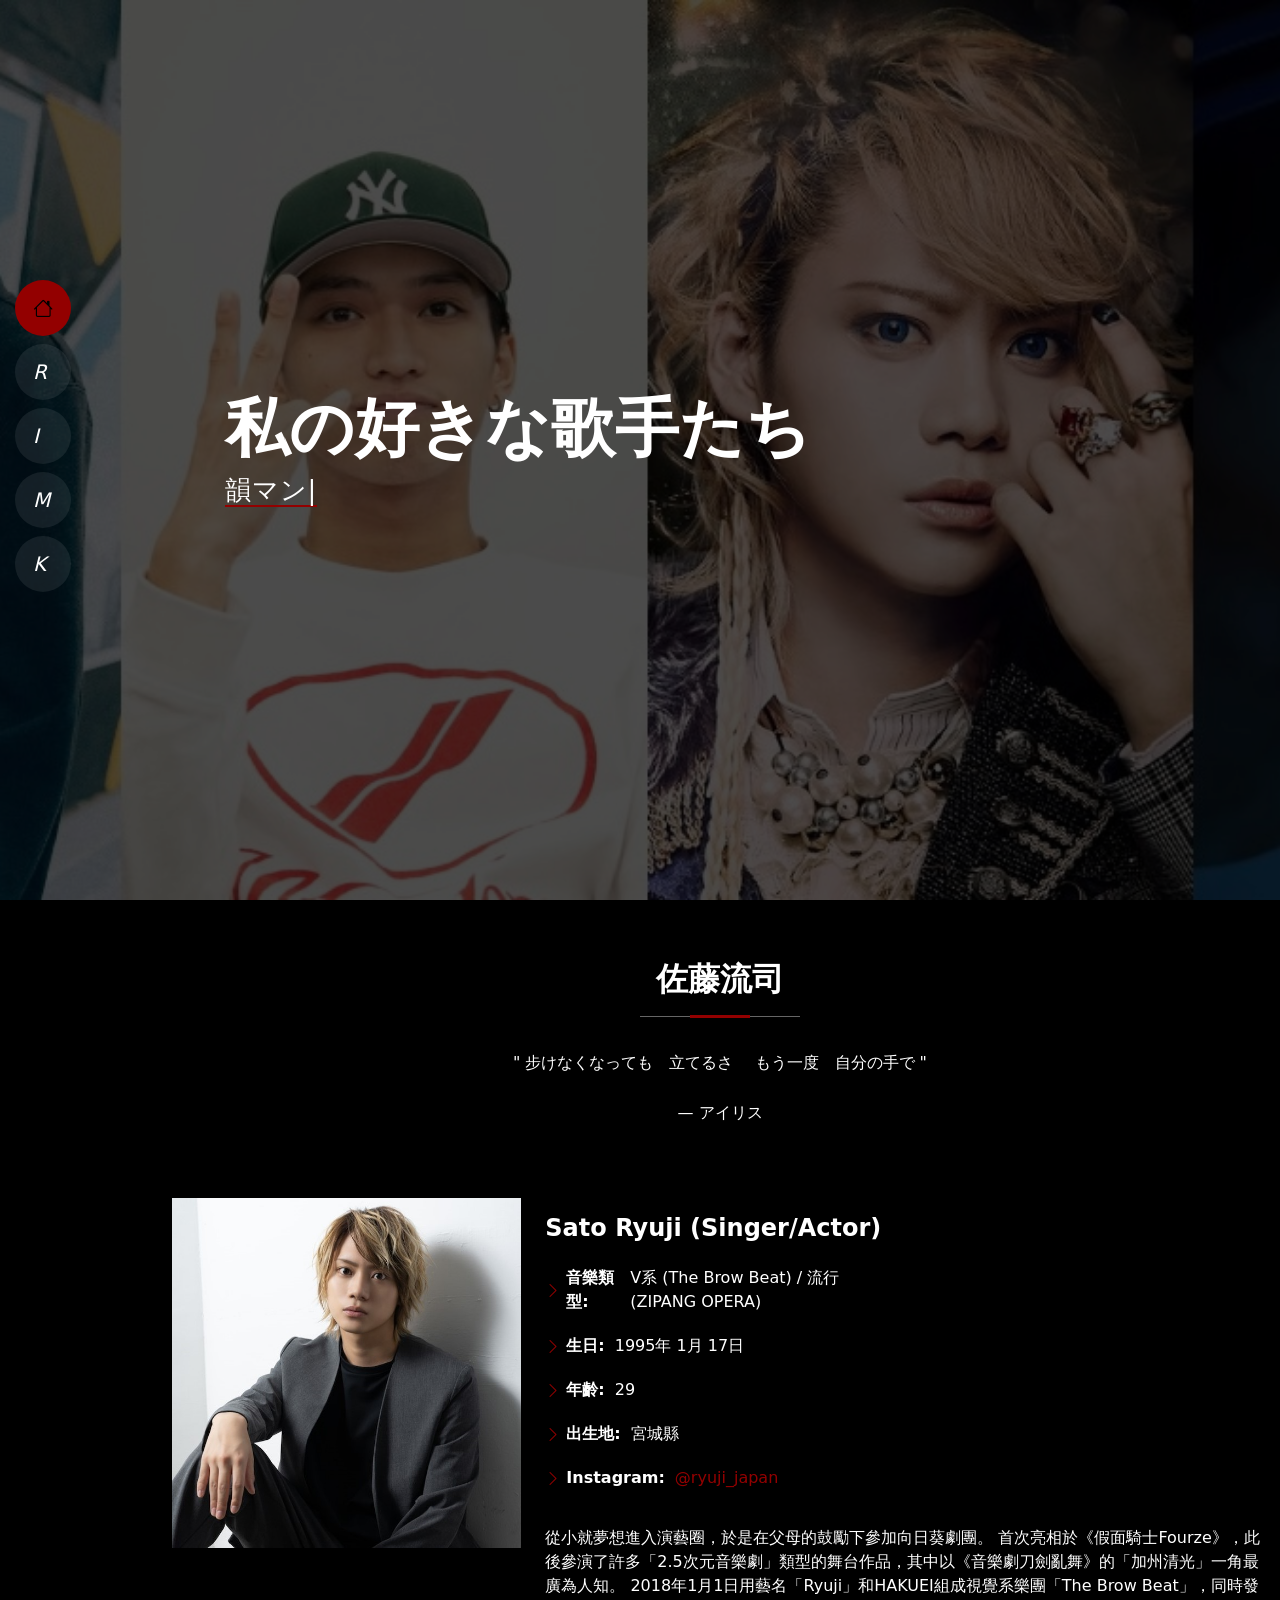
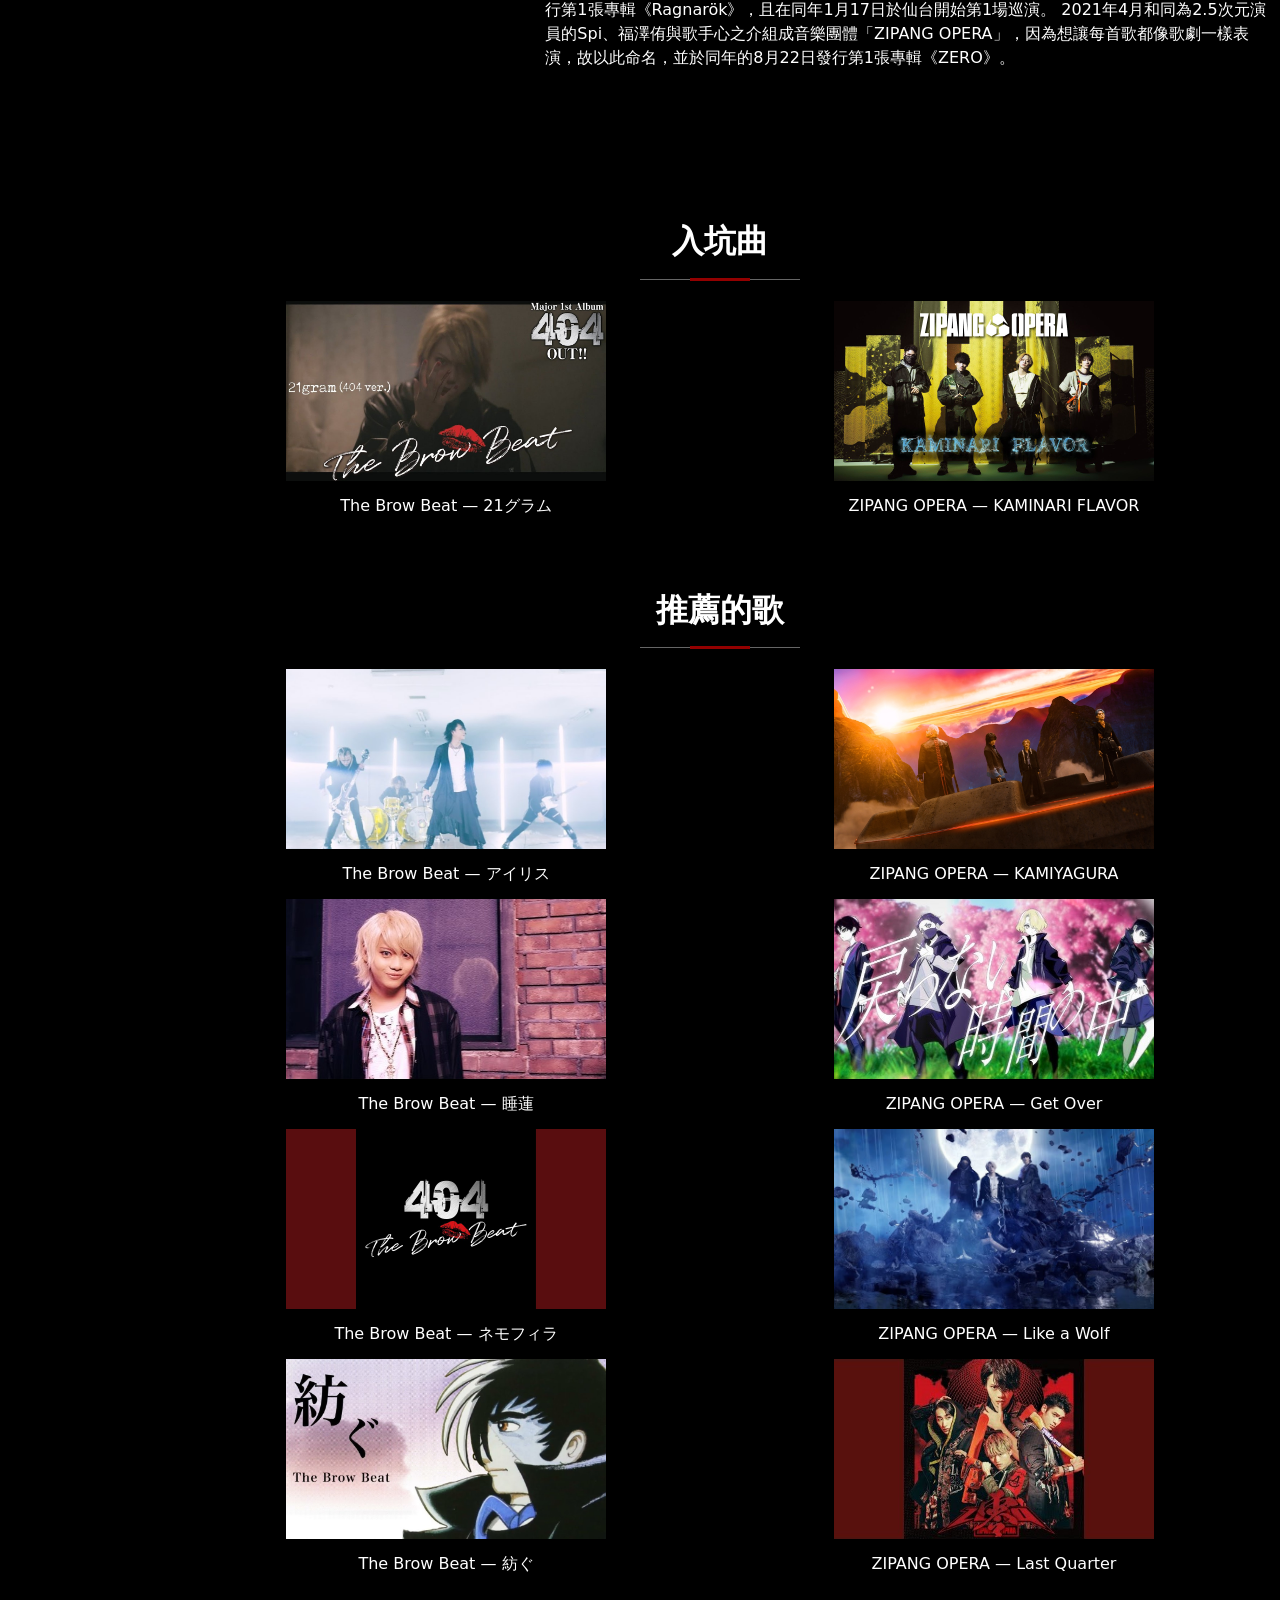
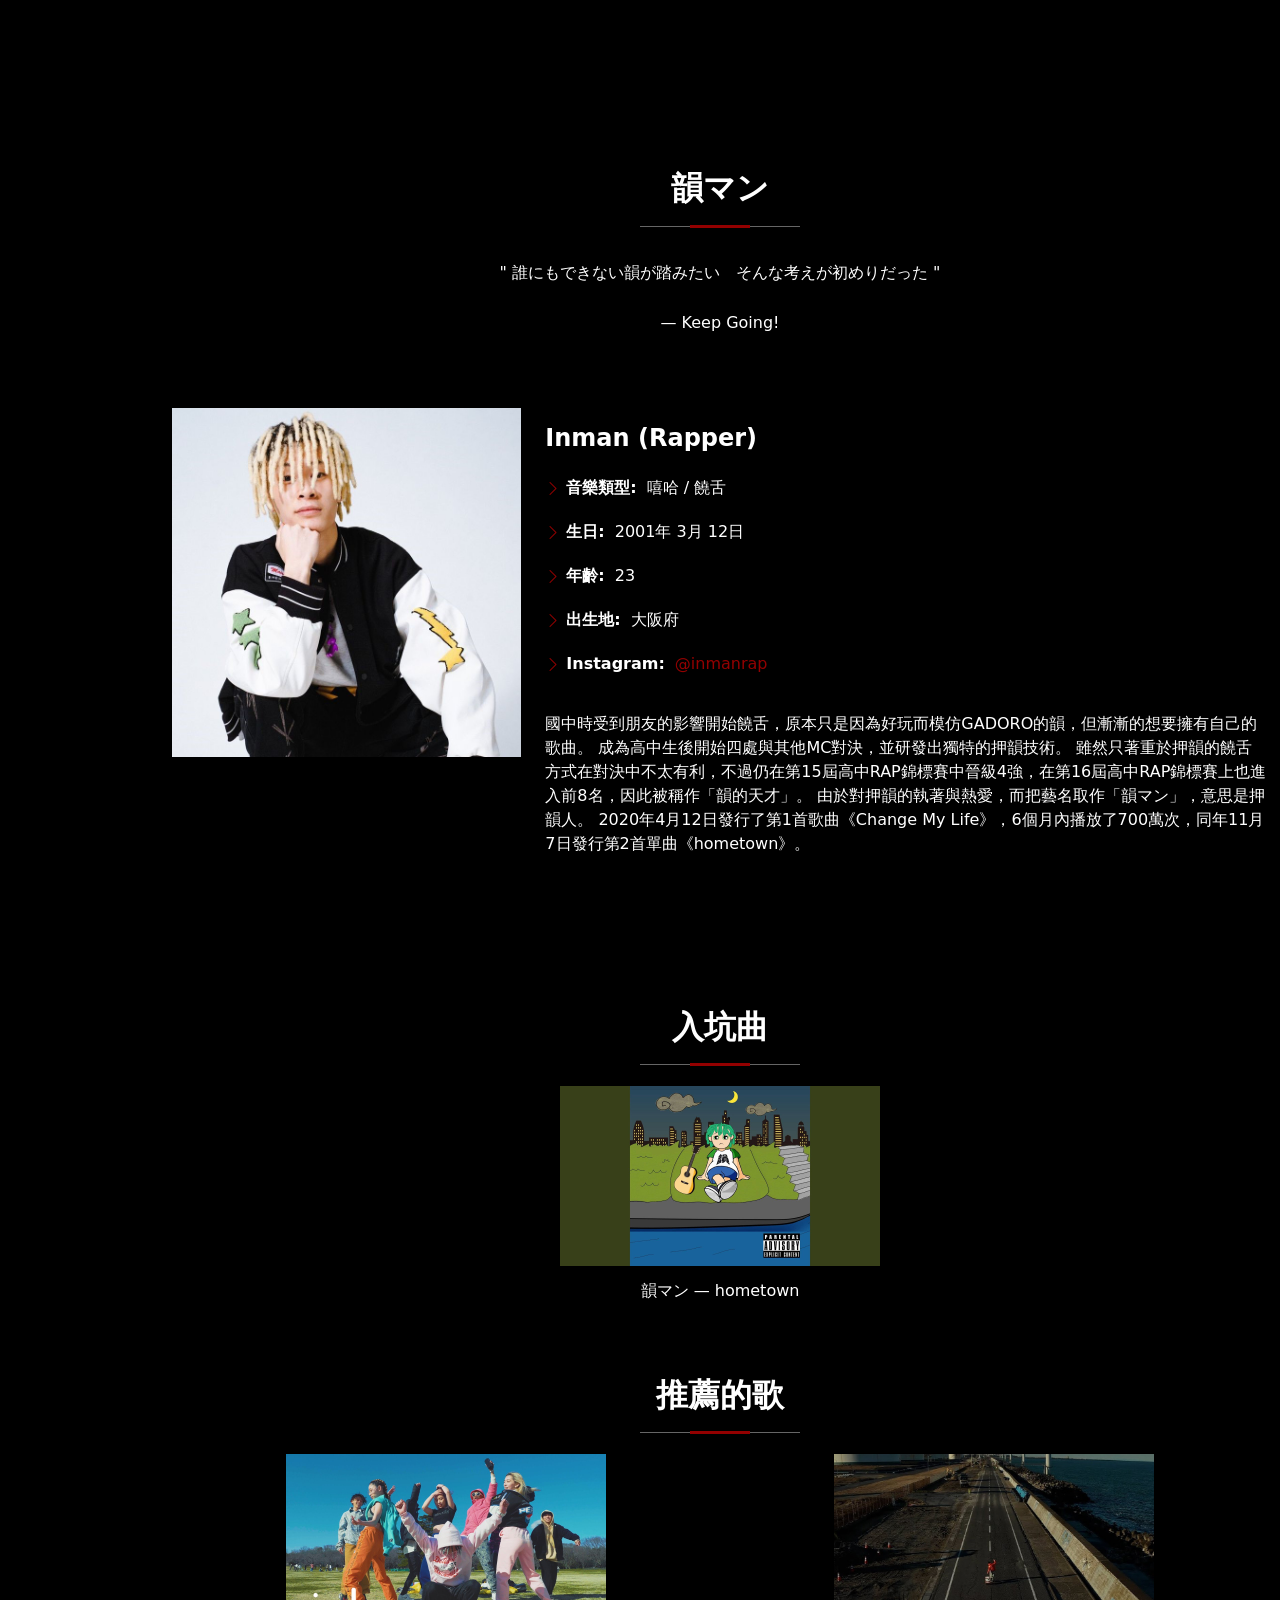
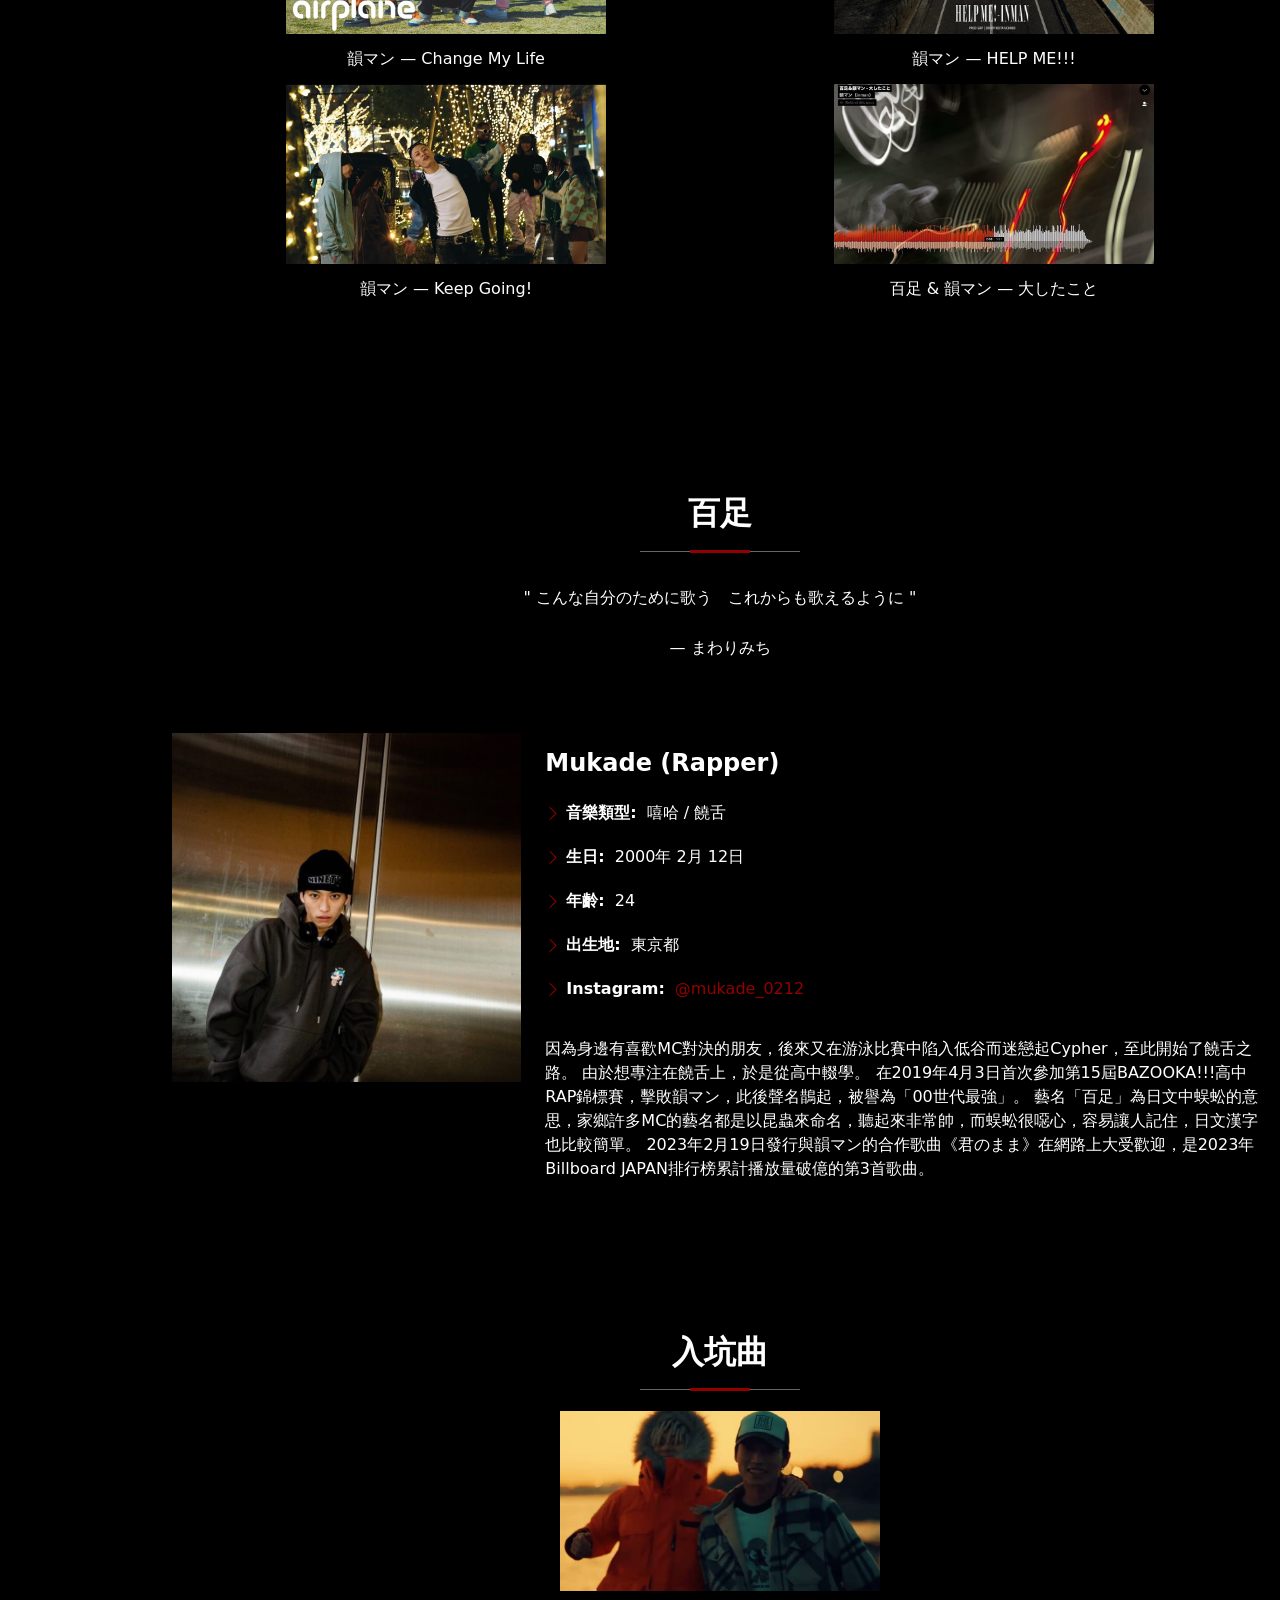
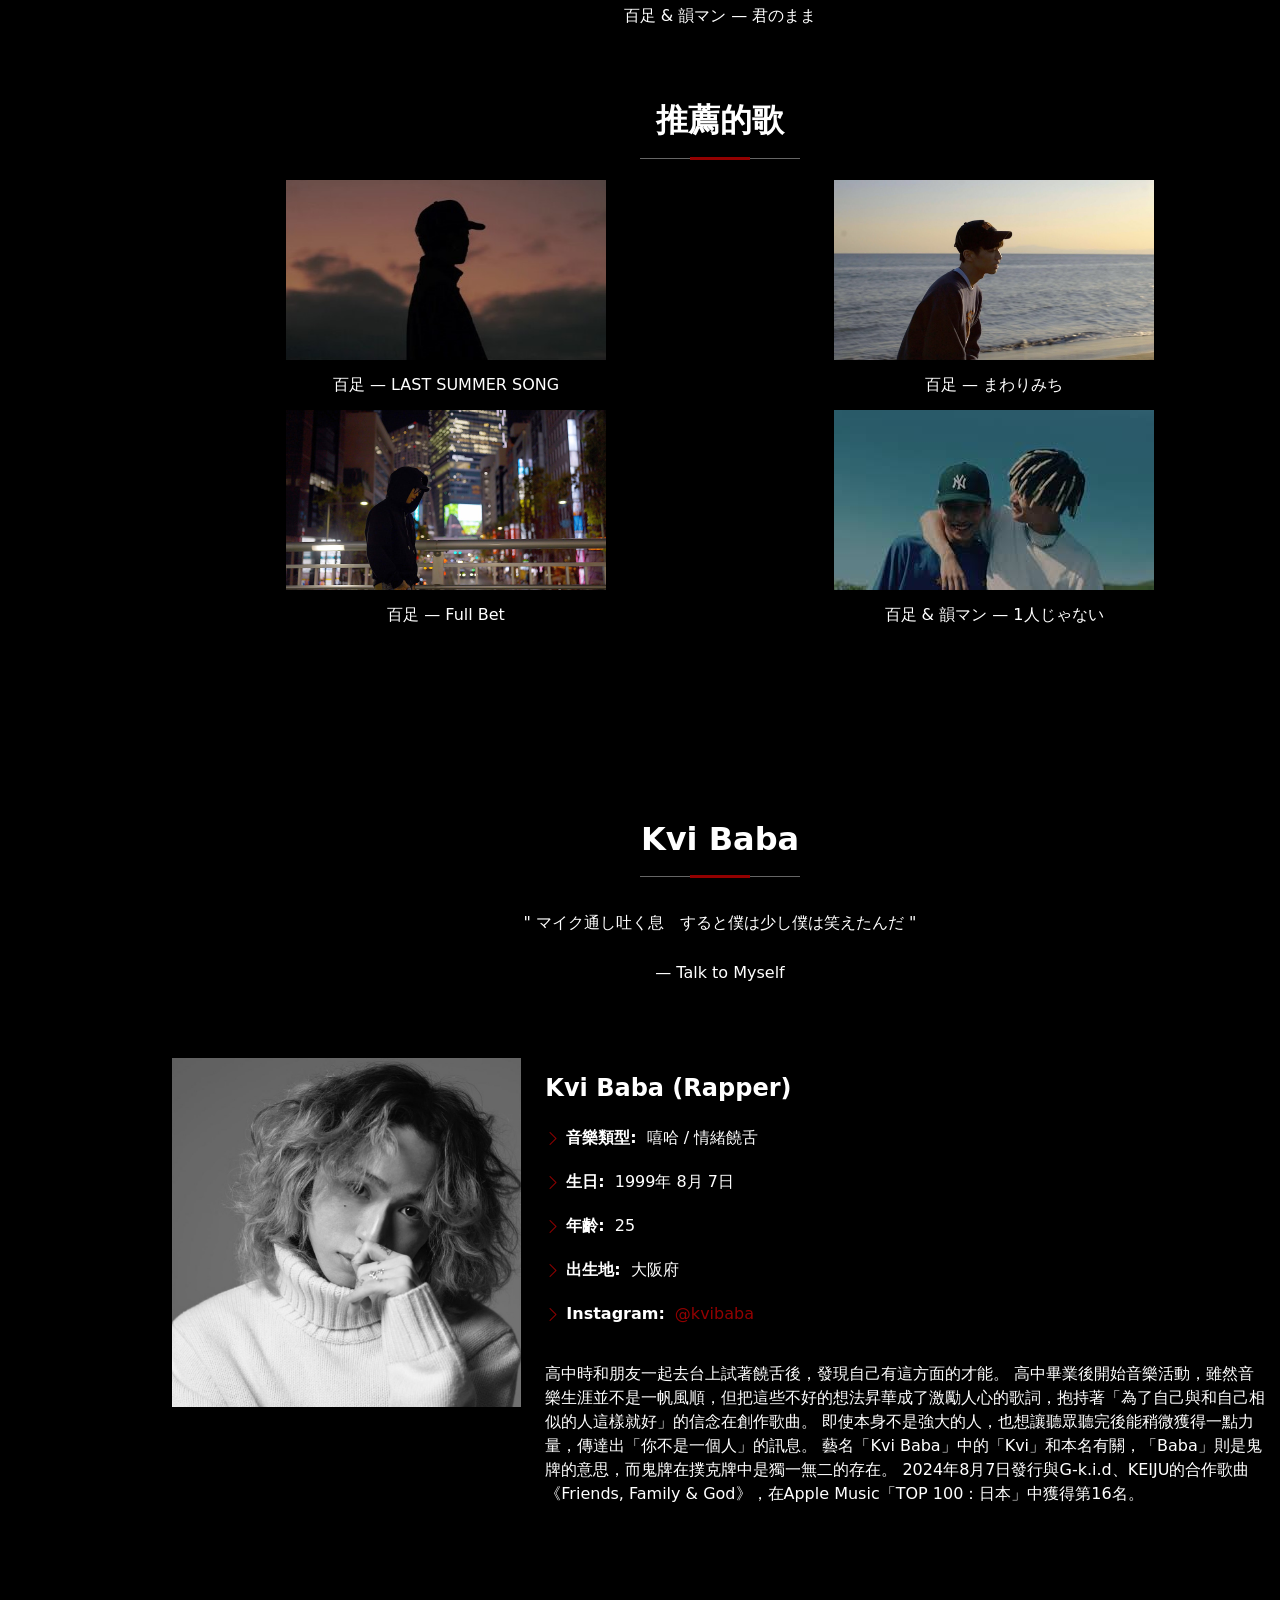
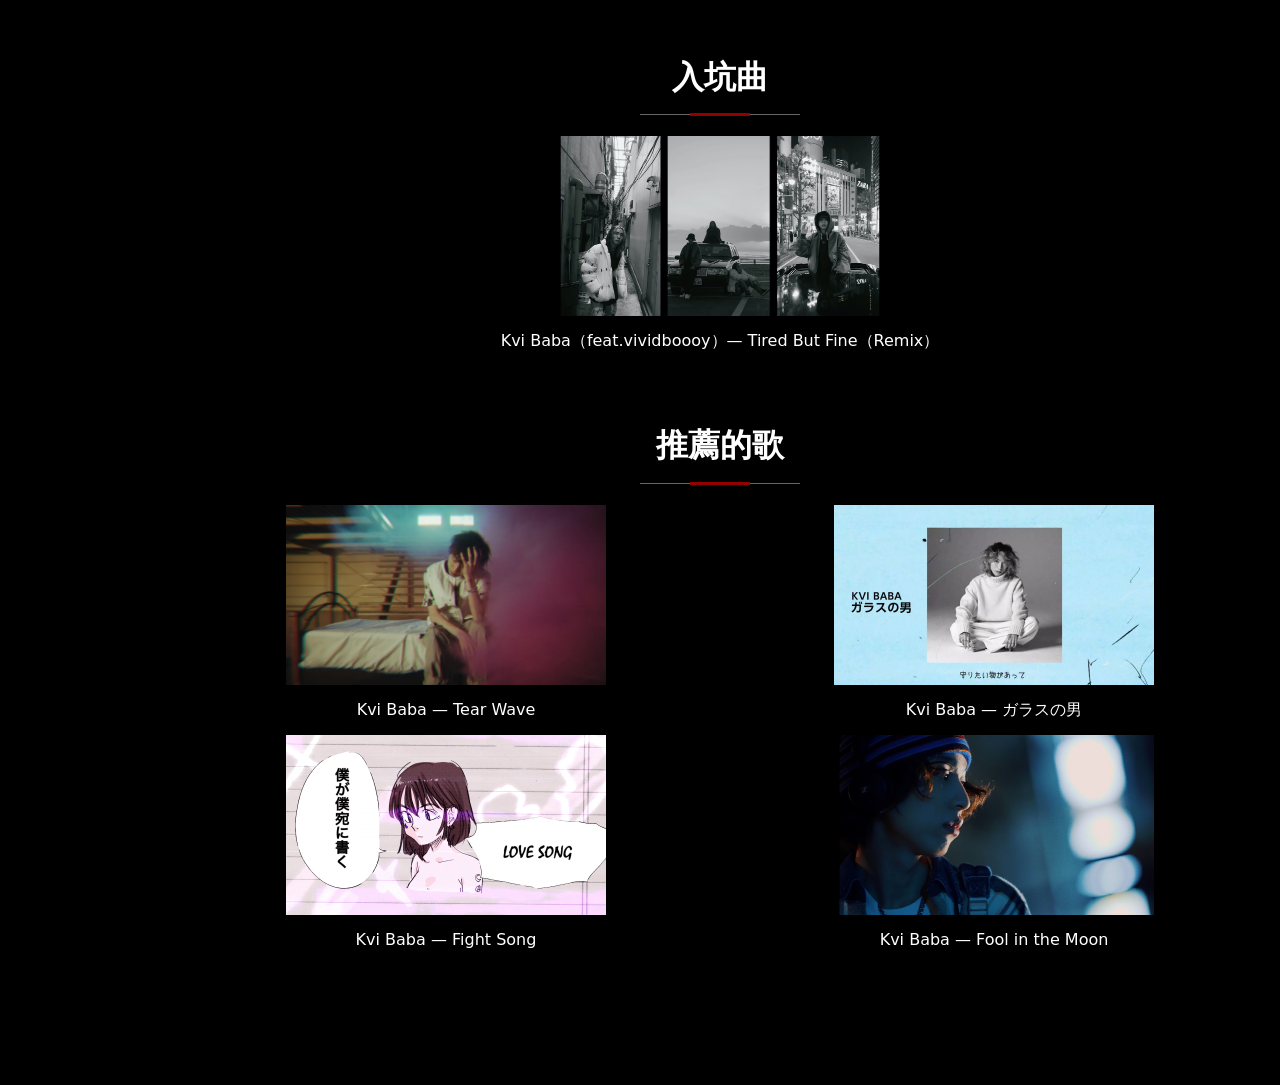
==== commit 5e2933f7: "Update index.html" ====
--- a/kur0/index.html
+++ b/kur0/index.html
@@ -100,7 +100,7 @@
 				  <li><i class="bi bi-chevron-right"></i> <strong>生日:</strong> <span>1995年 1月 17日</span></li>
 				  <li><i class="bi bi-chevron-right"></i> <strong>年齡:</strong> <span>29</span></li>
                   <li><i class="bi bi-chevron-right"></i> <strong>出生地:</strong> <span>宮城縣</span></li>
-				  <li><i class="bi bi-chevron-right"></i> <strong>Instragram:</strong> <a href = "https://www.instagram.com/ryuji_japan?utm_source=ig_web_button_share_sheet&igsh=ZDNlZDc0MzIxNw=="><span>@ryuji_japan</span></a></li>
+				  <li><i class="bi bi-chevron-right"></i> <strong>Instagram:</strong> <a href = "https://www.instagram.com/ryuji_japan?utm_source=ig_web_button_share_sheet&igsh=ZDNlZDc0MzIxNw=="><span>@ryuji_japan</span></a></li>
 				</ul>
               </div>
             </div>
@@ -210,7 +210,7 @@
 				  <li><i class="bi bi-chevron-right"></i> <strong>生日:</strong> <span>2001年 3月 12日</span></li>
 				  <li><i class="bi bi-chevron-right"></i> <strong>年齡:</strong> <span>23</span></li>
                   <li><i class="bi bi-chevron-right"></i> <strong>出生地:</strong> <span>大阪府</span></li>
-				  <li><i class="bi bi-chevron-right"></i> <strong>Instragram:</strong> <a href = "https://www.instagram.com/inmanrap?utm_source=ig_web_button_share_sheet&igsh=ZDNlZDc0MzIxNw=="><span>@inmanrap</span></a></li>
+				  <li><i class="bi bi-chevron-right"></i> <strong>Instagram:</strong> <a href = "https://www.instagram.com/inmanrap?utm_source=ig_web_button_share_sheet&igsh=ZDNlZDc0MzIxNw=="><span>@inmanrap</span></a></li>
 				</ul>
               </div>
             </div>
@@ -295,7 +295,7 @@
 				  <li><i class="bi bi-chevron-right"></i> <strong>生日:</strong> <span>2000年 2月 12日</span></li>
 				  <li><i class="bi bi-chevron-right"></i> <strong>年齡:</strong> <span>24</span></li>
                   <li><i class="bi bi-chevron-right"></i> <strong>出生地:</strong> <span>東京都</span></li>
-				  <li><i class="bi bi-chevron-right"></i> <strong>Instragram:</strong> <a href = "https://www.instagram.com/mukade_0212?utm_source=ig_web_button_share_sheet&igsh=ZDNlZDc0MzIxNw==https://www.instagram.com/inmanrap?utm_source=ig_web_button_share_sheet&igsh=ZDNlZDc0MzIxNw=="><span>@mukade_0212</span></a></li>
+				  <li><i class="bi bi-chevron-right"></i> <strong>Instagram:</strong> <a href = "https://www.instagram.com/mukade_0212?utm_source=ig_web_button_share_sheet&igsh=ZDNlZDc0MzIxNw==https://www.instagram.com/inmanrap?utm_source=ig_web_button_share_sheet&igsh=ZDNlZDc0MzIxNw=="><span>@mukade_0212</span></a></li>
 				</ul>
               </div>
             </div>
@@ -378,7 +378,7 @@
 				  <li><i class="bi bi-chevron-right"></i> <strong>生日:</strong> <span>1999年 8月 7日</span></li>
 				  <li><i class="bi bi-chevron-right"></i> <strong>年齡:</strong> <span>25</span></li>
                   <li><i class="bi bi-chevron-right"></i> <strong>出生地:</strong> <span>大阪府</span></li>
-				  <li><i class="bi bi-chevron-right"></i> <strong>Instragram:</strong> <a href = "https://www.instagram.com/kvibaba?utm_source=ig_web_button_share_sheet&igsh=ZDNlZDc0MzIxNw=="><span>@kvibaba</span></a></li>
+				  <li><i class="bi bi-chevron-right"></i> <strong>Instagram:</strong> <a href = "https://www.instagram.com/kvibaba?utm_source=ig_web_button_share_sheet&igsh=ZDNlZDc0MzIxNw=="><span>@kvibaba</span></a></li>
 				</ul>
               </div>
             </div>
@@ -462,4 +462,4 @@
 
 </body>
 
-</html>+</html>
